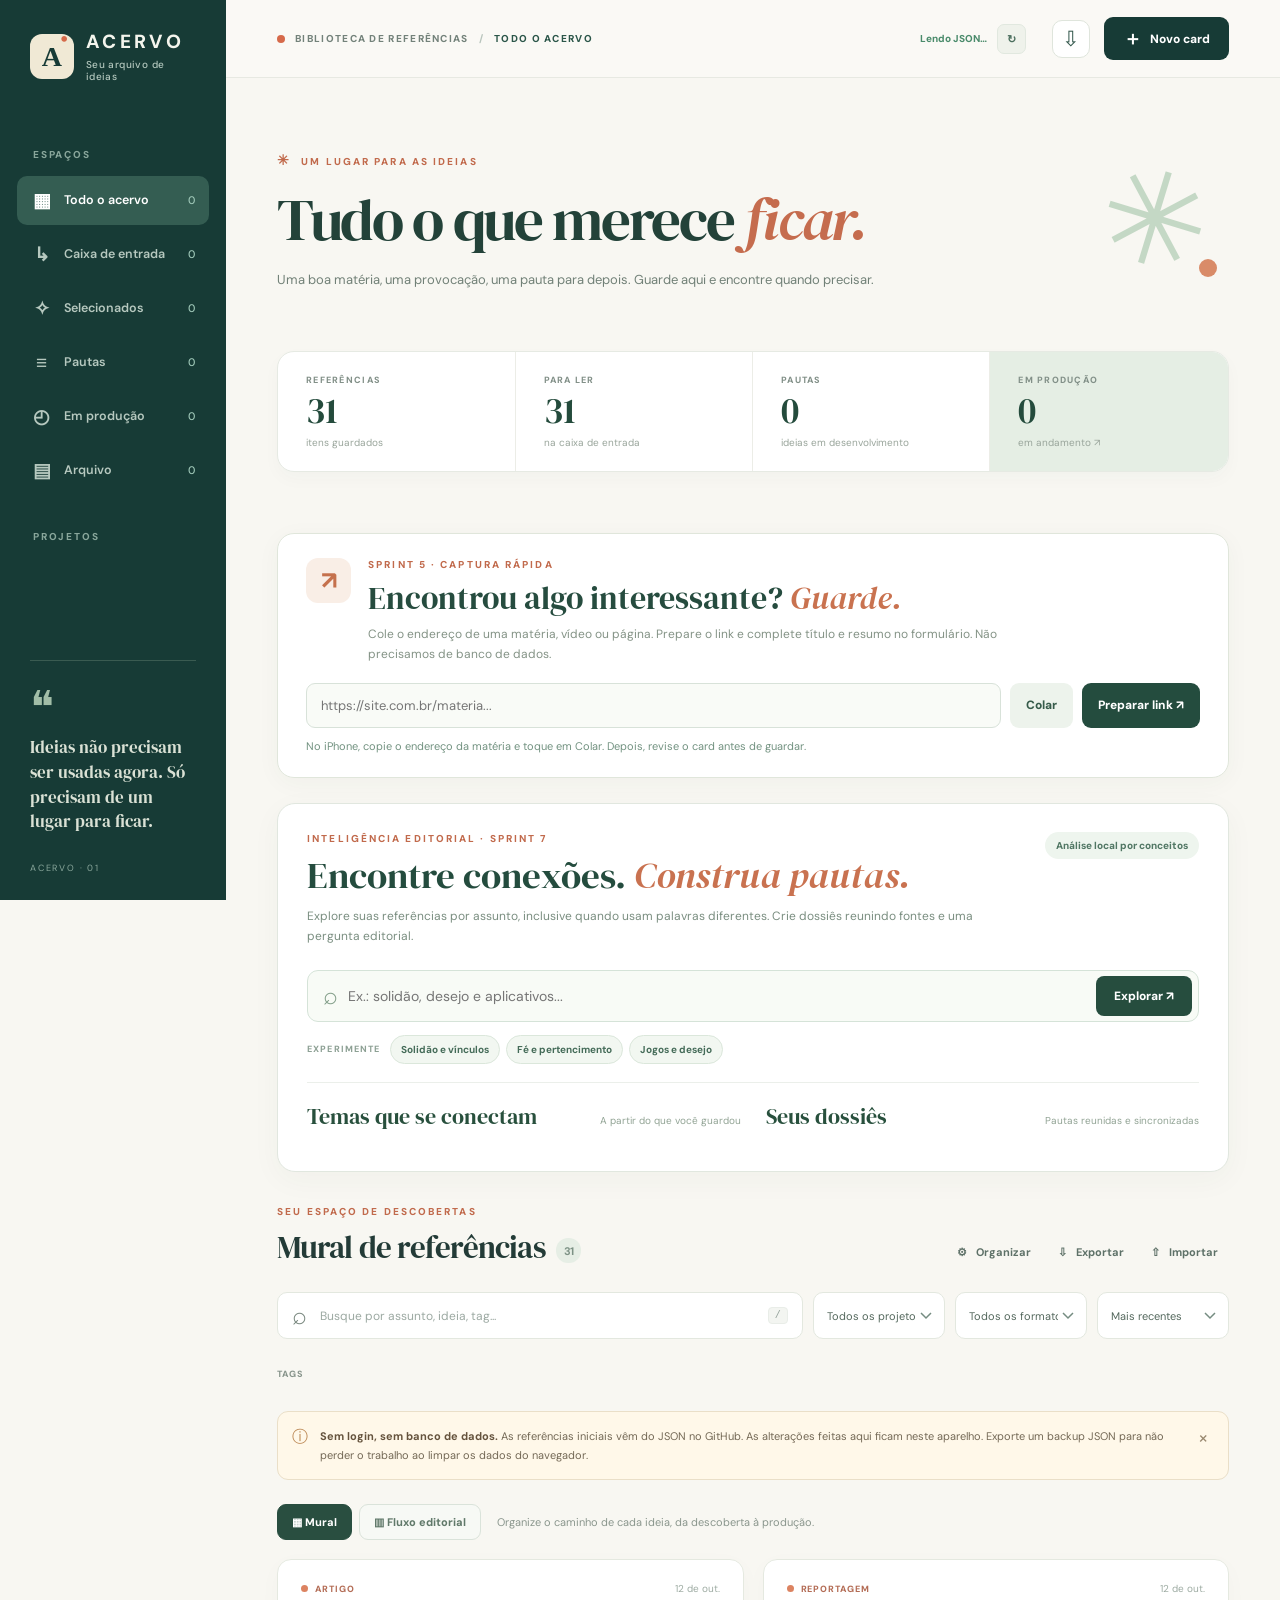
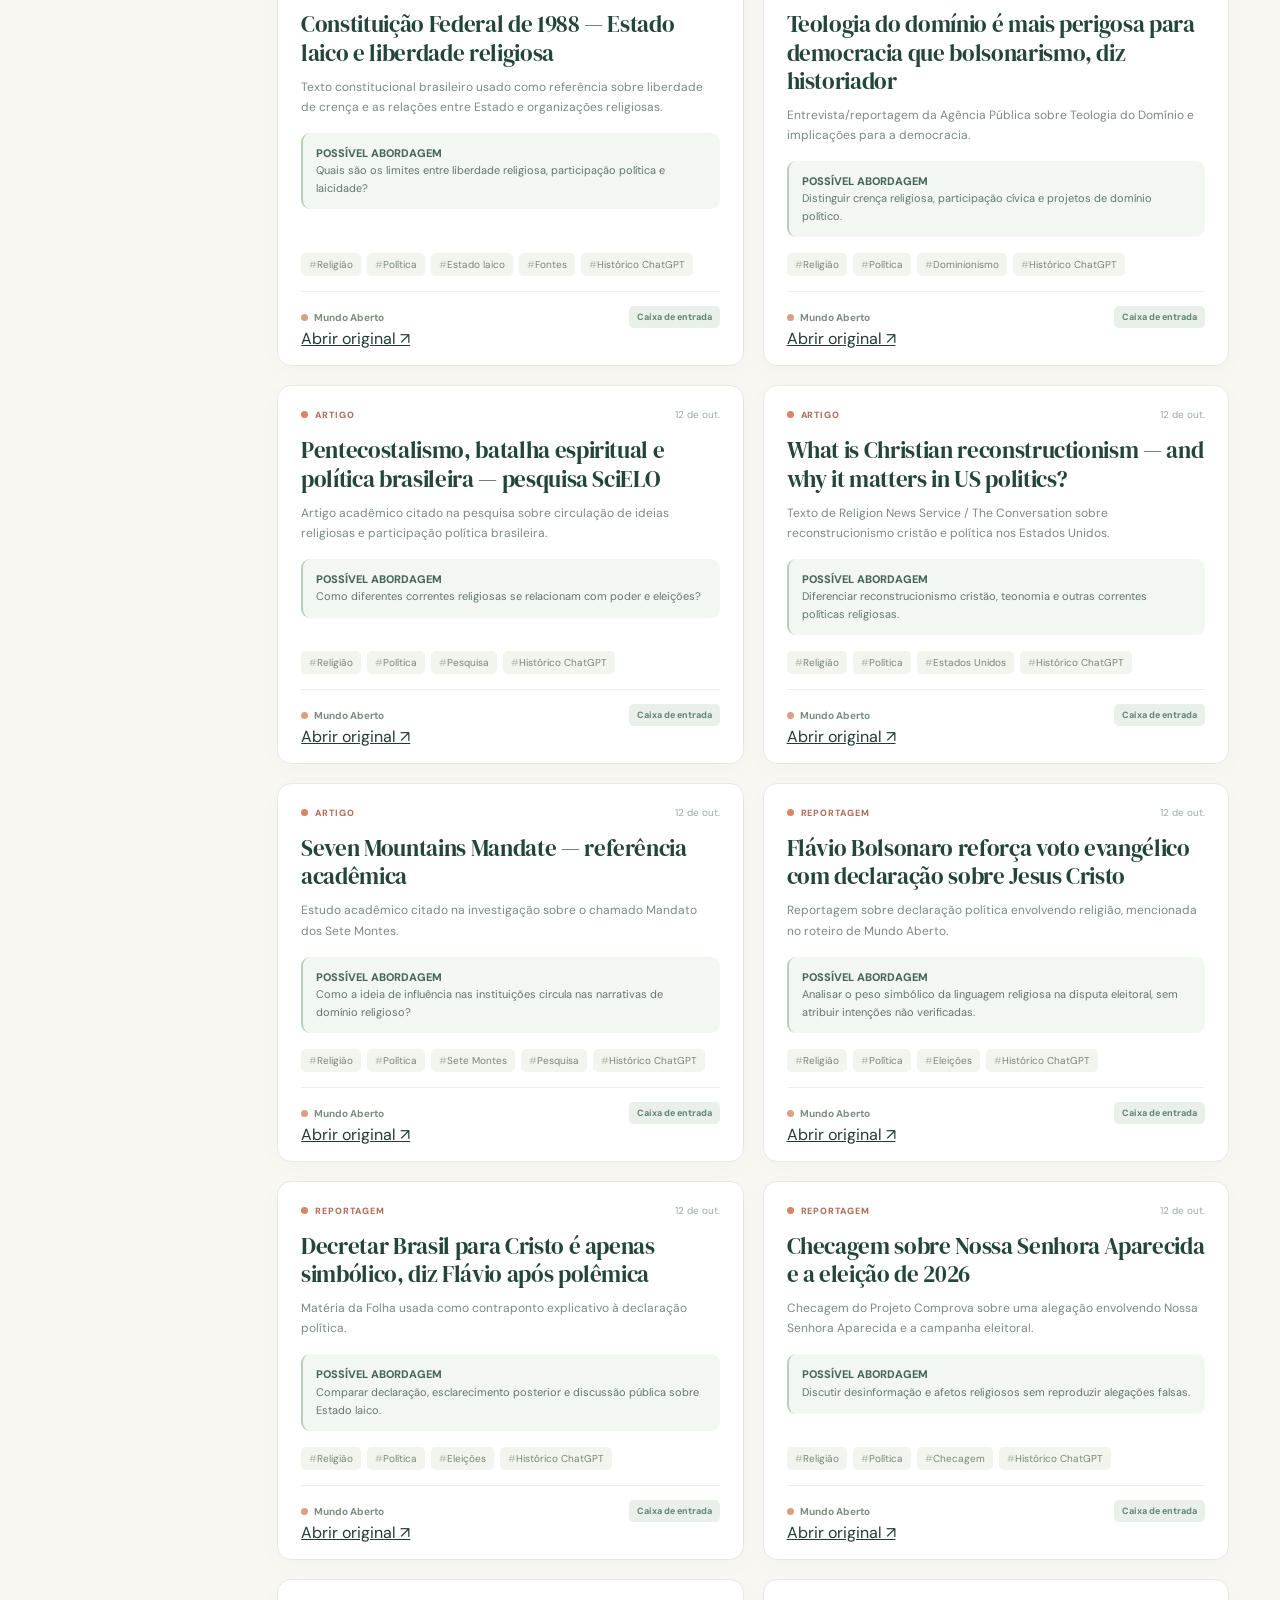
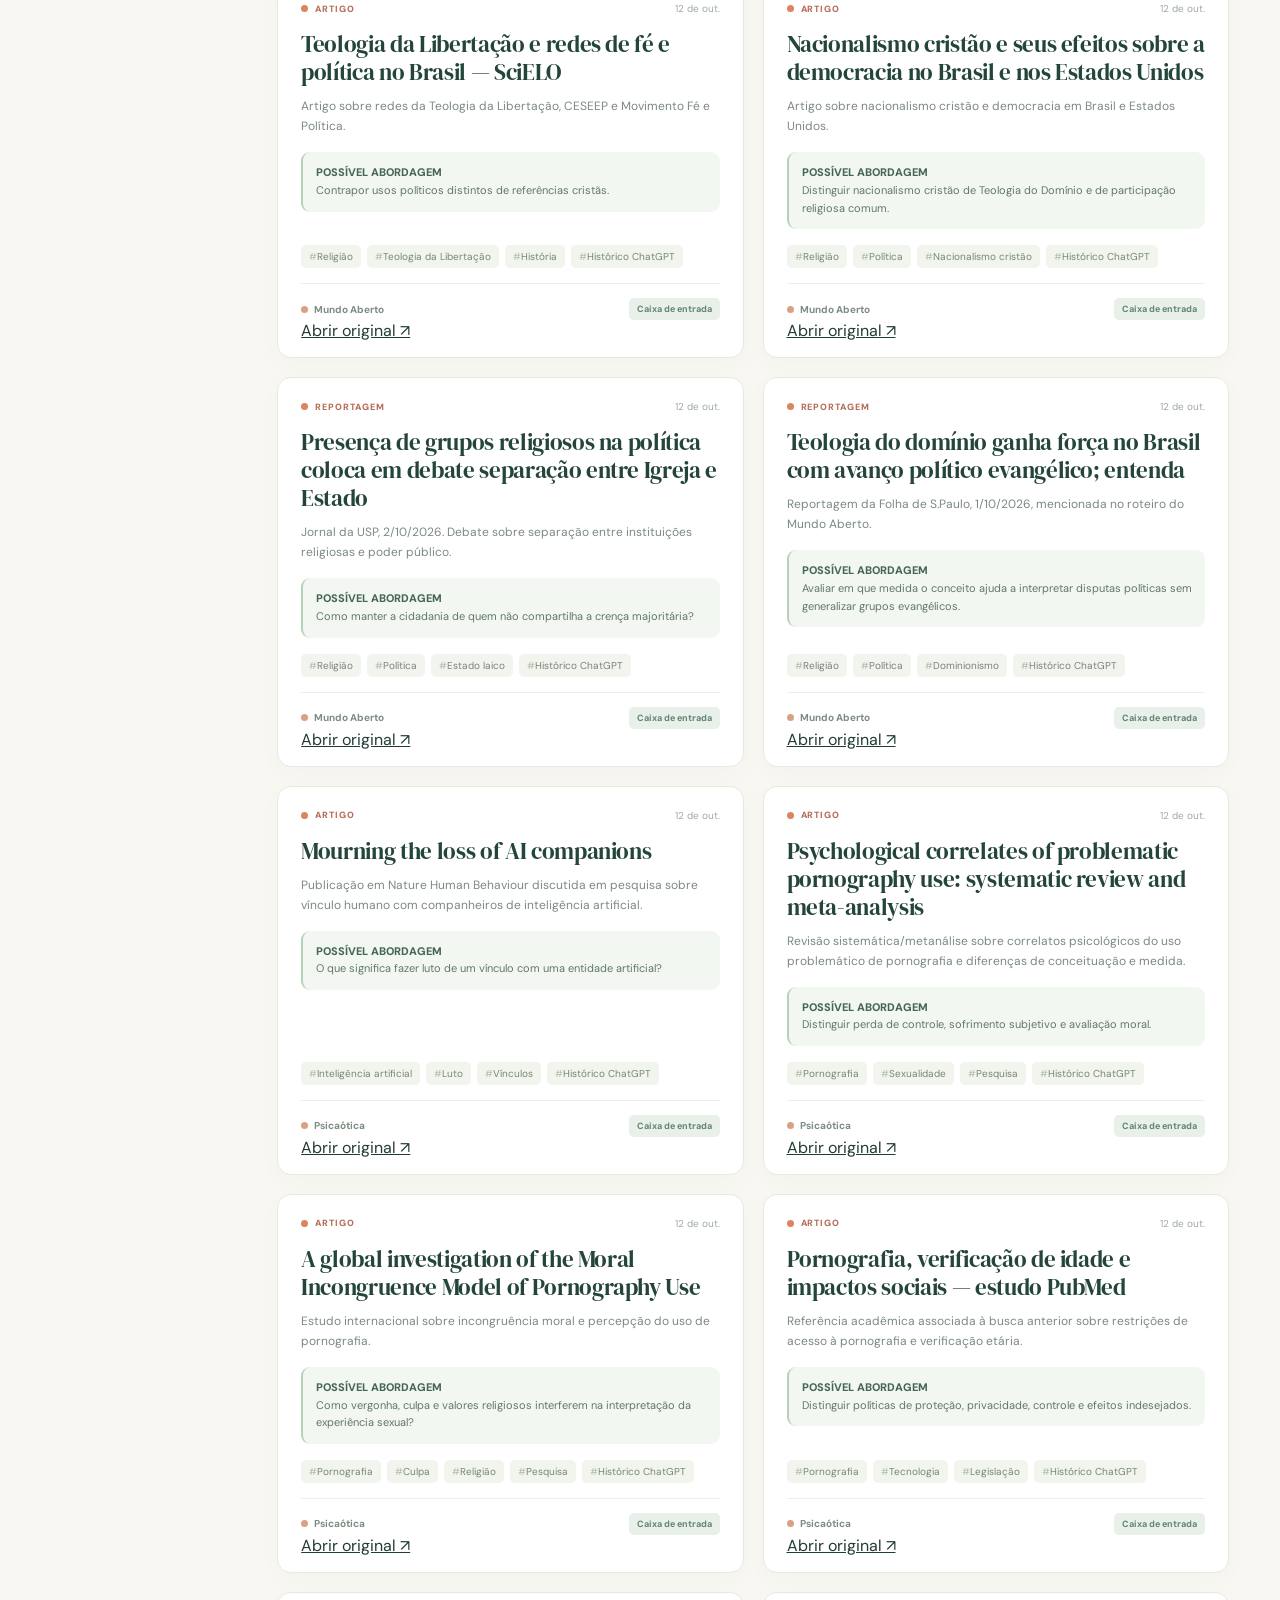
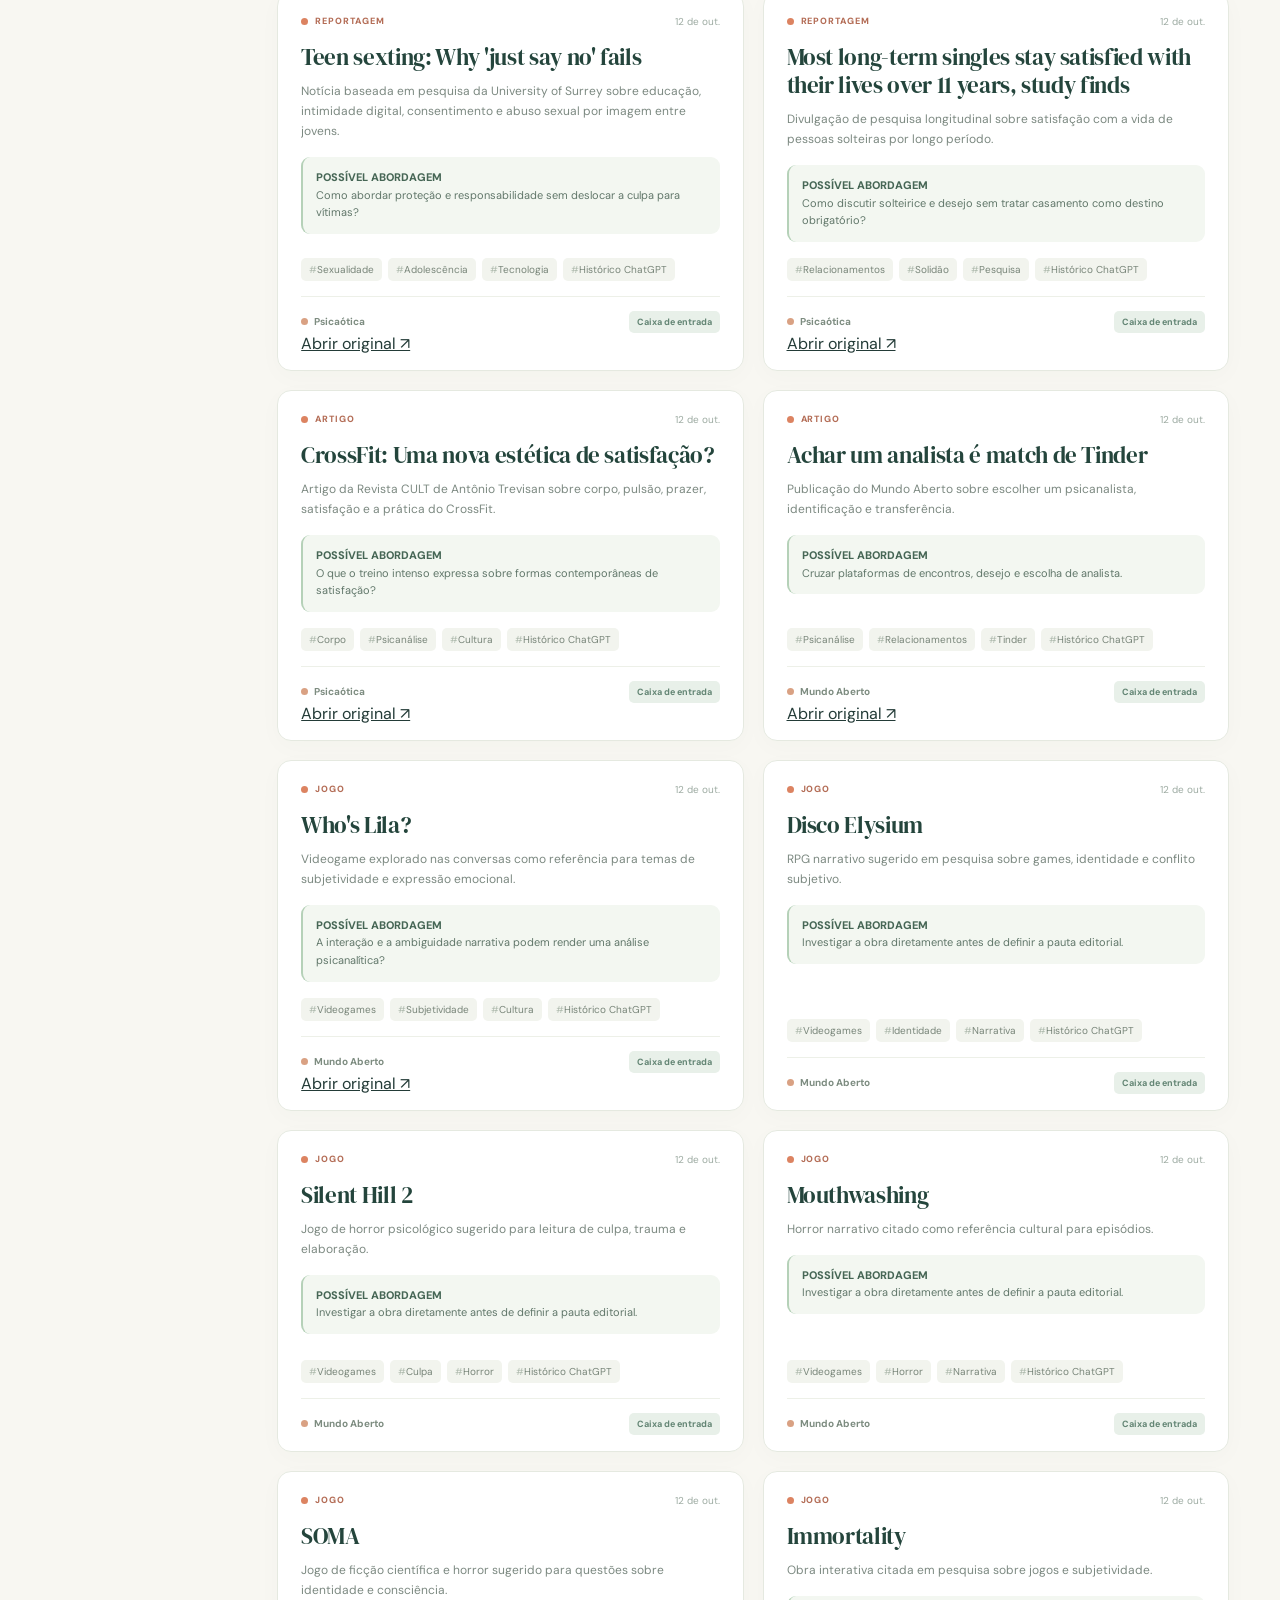
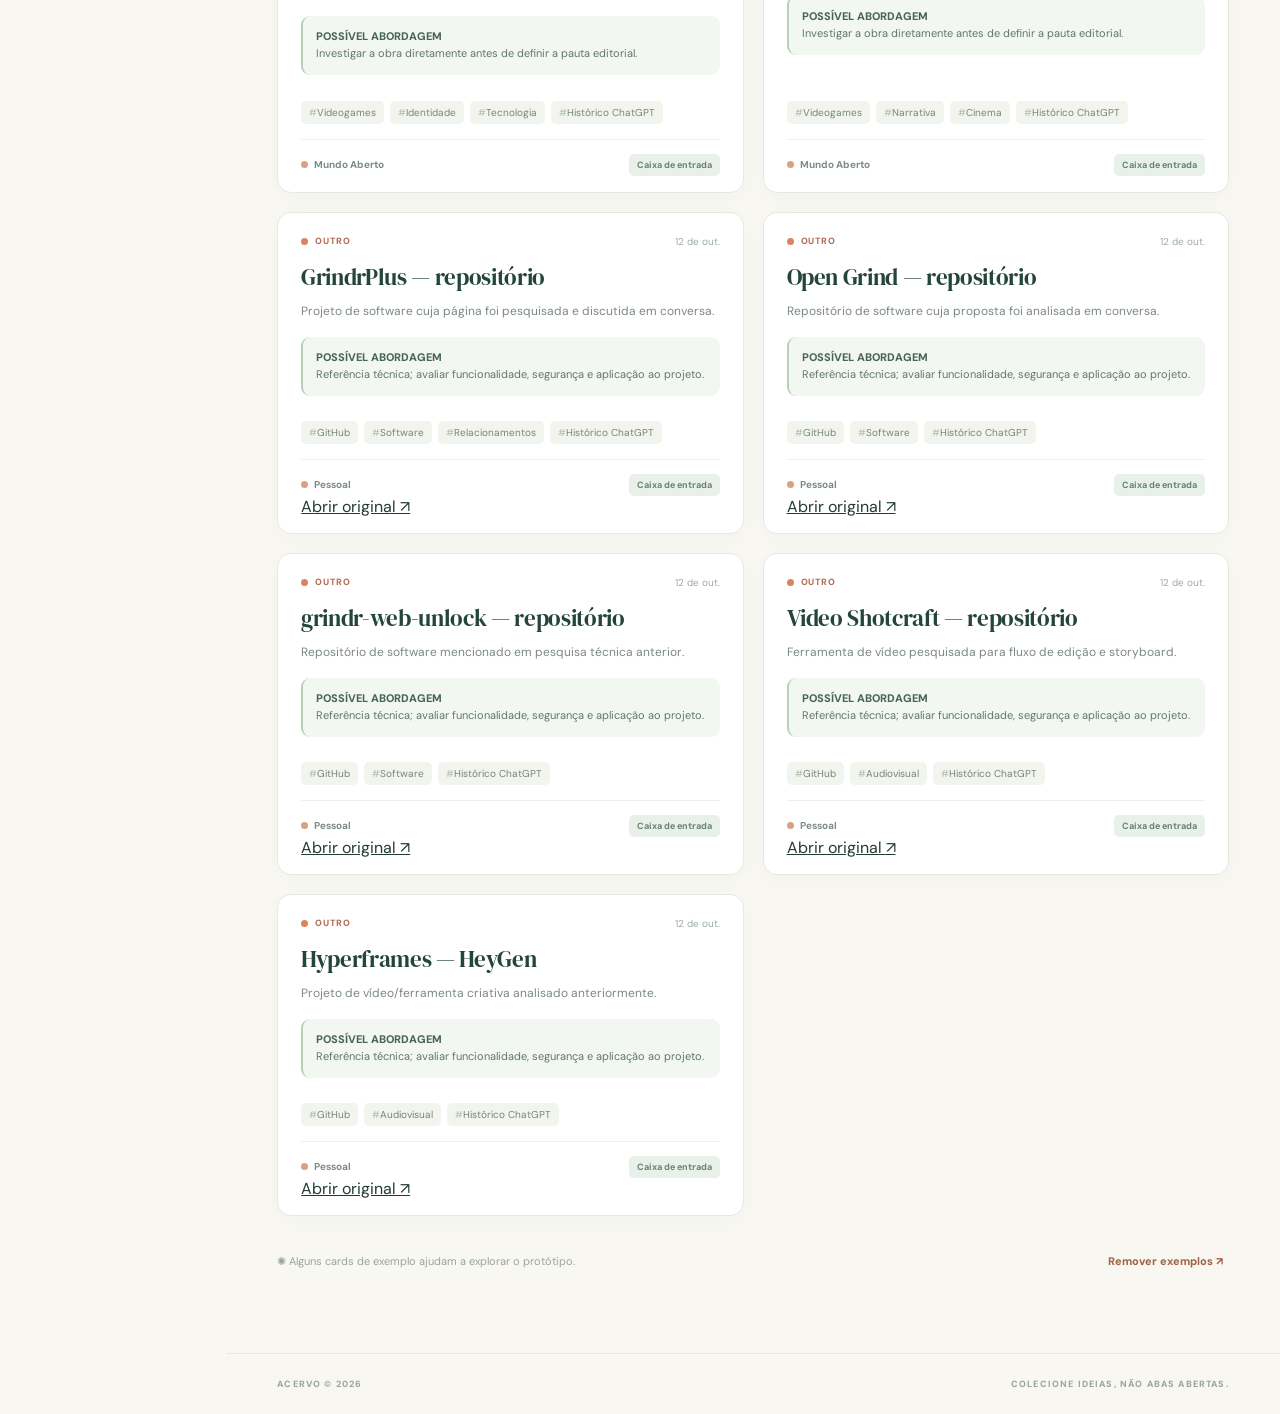
==== acervo-direto.html @ b4fad9f6 "fix: app standalone de página única com 31 cards pré-renderizados, sem login nem dependências extern" ====
<!doctype html>
<html lang="pt-BR">
<head>
  <meta charset="utf-8">
  <meta name="viewport" content="width=device-width,initial-scale=1,viewport-fit=cover">
  <meta name="theme-color" content="#173b36">
  <meta name="color-scheme" content="light">
  <meta name="apple-mobile-web-app-capable" content="yes">
  <meta name="apple-mobile-web-app-status-bar-style" content="default">
  <meta name="apple-mobile-web-app-title" content="ACERVO">
  <meta name="mobile-web-app-capable" content="yes">
  <link rel="icon" type="image/svg+xml" href="./icons/icon.svg">
  <link rel="apple-touch-icon" sizes="180x180" href="./icons/icon-180.png">
  <meta name="description" content="ACERVO — um lugar para guardar referências, organizar ideias e acompanhar pautas.">
  <title>ACERVO — Edição direta</title>
  <style>@import url('https://fonts.googleapis.com/css2?family=DM+Sans:wght@400;500;600;700;800&family=DM+Serif+Display:ital@0;1&display=swap');
:root{--dark:#173b36;--dark-2:#234840;--ink:#233b37;--muted:#75817d;--cream:#f8f7f2;--line:#e7e9e2;--terracotta:#d66a4a;--mint:#dfece4;--white:#fff;--radius:17px}*{box-sizing:border-box}html{scroll-behavior:smooth}body{margin:0;background:var(--cream);font-family:'DM Sans',Arial,sans-serif;color:var(--ink);-webkit-font-smoothing:antialiased}button,input,select,textarea{font:inherit}button{cursor:pointer}button:focus-visible,input:focus-visible,select:focus-visible,textarea:focus-visible{outline:3px solid #f1ae7e;outline-offset:3px}a{color:inherit}.app-shell{display:flex;min-height:100vh}.sidebar{width:250px;flex:0 0 250px;background:var(--dark);color:#f4f5ed;min-height:100vh;display:flex;flex-direction:column;padding:31px 17px 24px;position:sticky;top:0;height:100vh}.brand{display:flex;align-items:center;gap:12px;margin:0 13px 65px}.brand-symbol{height:45px;width:45px;display:grid;place-items:center;background:#f0e9d5;color:var(--dark);border-radius:12px;font-family:Georgia,serif;font-size:28px;position:relative;font-weight:bold}.brand-symbol span{position:absolute;font-size:21px;right:6px;top:-7px;color:var(--terracotta)}.brand-text{font-size:19px;font-weight:800;letter-spacing:.18em;line-height:1.2}.brand-text small{font-size:10px;letter-spacing:.04em;font-weight:500;display:block;color:#b5c9bf;margin-top:5px}.sidebar-label{font-size:10px;letter-spacing:.18em;font-weight:800;color:#89a69b;padding:0 16px;margin-bottom:15px}.sidebar-section{margin-bottom:35px}.side-nav{display:grid;gap:5px}.nav-item{width:100%;border:0;color:#b6c8bf;background:transparent;display:flex;align-items:center;gap:12px;text-align:left;padding:12px 14px;border-radius:10px;font-size:12.5px;font-weight:600;transition:background .2s}.nav-item:hover{background:#295049;color:#fff}.nav-item.is-active{background:#345d52;color:#fff}.nav-item .nav-icon{font-size:19px;display:inline-grid;place-items:center;width:21px;flex-shrink:0}.nav-item b{font-weight:500;margin-left:auto;color:#9fc8b8;font-size:11px}.project-list{padding:0 12px;display:grid;gap:7px}.project-link{background:transparent;border:0;padding:8px 4px;display:flex;align-items:center;gap:11px;text-align:left;color:#c5d3ce;font-size:12px}.project-link:hover,.project-link.selected{color:#fff}.project-dot{width:7px;height:7px;border-radius:50%;background:#df8e70;flex-shrink:0}.project-link:nth-child(2) .project-dot{background:#c5bd82}.project-link:nth-child(3) .project-dot{background:#9fbfa8}.project-link:nth-child(4) .project-dot{background:#a2aada}.sidebar-bottom{margin-top:auto;margin-inline:13px;border-top:1px solid #3a5b51;padding-top:25px}.bottom-decor{font-family:Georgia,serif;font-size:45px;line-height:1;color:#a1bda7}.sidebar-bottom p{font-family:'DM Serif Display',Georgia,serif;font-size:17px;font-weight:400;line-height:1.45;max-width:195px;margin:4px 0 21px;color:#dae1d5}.sidebar-bottom>span{font-size:9px;letter-spacing:.2em;color:#89a69b}.content-shell{flex:1;min-width:0;display:flex;flex-direction:column}.topbar{height:78px;border-bottom:1px solid var(--line);display:flex;align-items:center;justify-content:space-between;padding:0 clamp(22px,4vw,67px);background:#faf9f5;gap:20px}.topbar-path{display:flex;align-items:center;gap:10px;font-size:10px;font-weight:800;letter-spacing:.13em;color:#73827a}.topbar-dot{height:8px;width:8px;display:inline-block;border-radius:50%;background:var(--terracotta)}.topbar-path .divider{color:#b9c5bd}.topbar-path #breadcrumb{color:#2b5649}.topbar-actions{display:flex;align-items:center;gap:14px}.icon-button{height:38px;width:38px;border:1px solid #dfe5dc;background:#fff;border-radius:10px;font-size:21px;color:#33584c}.button{border:0;display:inline-flex;align-items:center;justify-content:center;gap:8px;padding:11px 19px;border-radius:9px;font-size:12px;font-weight:800;min-height:43px;white-space:nowrap;transition:transform .15s,filter .15s}.button:hover{filter:brightness(1.07);transform:translateY(-1px)}.button-primary{background:var(--dark);color:#fff}.button-primary span{font-size:19px;line-height:0}.button-light{background:#f4f5f0;color:#455a51;border:1px solid #dfe4dd}.main-content{width:100%;max-width:1550px;margin:auto;padding:0 clamp(22px,4vw,67px) 70px;flex:1}.hero{display:flex;align-items:center;justify-content:space-between;padding:65px 0 52px;min-height:273px}.eyebrow,.section-overline{font-size:10px;letter-spacing:.21em;color:#c16a4c;font-weight:800}.small-spark{font-size:14px;padding-right:6px}.hero h1{font-family:'DM Serif Display',Georgia,serif;font-size:clamp(38px,4.6vw,64px);font-weight:400;letter-spacing:-.04em;line-height:1.12;margin:18px 0 15px;color:#234239}.hero h1 em{color:#c56c4e;font-weight:400}.hero p{max-width:620px;font-size:13px;line-height:1.8;color:#718077;margin:0}.hero-mark{position:relative;flex:0 0 150px;height:135px;display:grid;place-items:center}.hero-mark span{font-size:130px;line-height:1;color:#c4d8c5;font-weight:400;transform:rotate(17deg)}.hero-mark i{position:absolute;width:18px;height:18px;border-radius:50%;background:#d98b68;right:12px;bottom:12px}.metrics{display:grid;grid-template-columns:repeat(4,minmax(0,1fr));background:#fff;border:1px solid #e6eae3;border-radius:17px;overflow:hidden;box-shadow:0 7px 18px #26413807;margin-bottom:61px}.metric{min-height:119px;display:flex;flex-direction:column;justify-content:center;padding:22px 28px;border-right:1px solid #ecede7}.metric:last-child{border:0}.metric>span{font-size:9px;letter-spacing:.14em;font-weight:800;color:#829088}.metric strong{font-family:'DM Serif Display',Georgia,serif;font-size:36px;font-weight:400;color:#244b3c;line-height:1.2;margin:3px 0}.metric small{font-size:10px;color:#99a59b}.metric-accent{background:#e5eee4}.board-heading{display:flex;justify-content:space-between;align-items:flex-end;gap:20px;margin-bottom:24px}.board-heading h2{font-family:'DM Serif Display',Georgia,serif;font-weight:400;font-size:31px;letter-spacing:-.03em;margin:8px 0 0}.board-heading h2 span{display:inline-flex;align-items:center;justify-content:center;font-family:'DM Sans',sans-serif;font-size:11px;color:#7d9285;background:#e6eee5;vertical-align:middle;height:25px;min-width:25px;padding:0 8px;border-radius:12px;margin-left:4px;font-weight:700}.board-header-actions{display:flex;gap:5px}.quiet-button{display:flex;align-items:center;gap:9px;background:transparent;border:1px solid transparent;border-radius:9px;padding:8px 10px;font-size:11px;font-weight:700;color:#5e7168}.quiet-button:hover{background:#e9eee8;border-color:#dce5dd}.toolbar{display:flex;gap:10px;margin-bottom:20px}.searchbox{height:47px;flex:1;min-width:120px;display:flex;align-items:center;gap:11px;padding:0 14px;background:#fff;border:1px solid #e3e8df;border-radius:10px;color:#78877e}.searchbox:focus-within{border-color:#a0bcae}.searchbox span{font-size:25px;line-height:1}.searchbox input{width:100%;border:0;outline:0!important;background:transparent;font-size:12px;color:#284336}.searchbox input::placeholder{color:#9ca9a2}.searchbox kbd{font-size:10px;background:#f3f5f1;border:1px solid #e9ede8;color:#92a199;min-width:20px;text-align:center;padding:2px 4px;border-radius:4px}.toolbar select{width:157px;flex-shrink:0;appearance:none;border:1px solid #e3e8df;color:#54685d;border-radius:10px;font-size:11px;padding:0 28px 0 13px;background:#fff url("data:image/svg+xml,%3Csvg xmlns='http://www.w3.org/2000/svg' width='12' height='8'%3E%3Cpath d='m1 1 5 5 5-5' fill='none' stroke='%23758c81' stroke-width='1.5'/%3E%3C/svg%3E") no-repeat right 12px center}.tag-strip{display:flex;align-items:center;gap:12px;margin-bottom:22px;min-height:30px}.tag-prefix{font-size:9px;font-weight:800;letter-spacing:.12em;color:#87948b}.tag-scroll{display:flex;gap:8px;overflow-x:auto;scrollbar-width:none;align-items:center;flex:1}.tag-scroll::-webkit-scrollbar{display:none}.tag-chip{white-space:nowrap;background:#eef0ea;color:#708176;border:1px solid #e4e9e1;border-radius:100px;font-size:10px;font-weight:700;padding:7px 11px}.tag-chip:hover,.tag-chip.active{background:#27493f;color:#fff;border-color:#27493f}.clear-filters{border:none;background:transparent;color:#b45f43;font-weight:700;font-size:11px;white-space:nowrap}.notice{display:flex;align-items:flex-start;gap:12px;background:#fff8e9;border:1px solid #eadfc8;padding:15px 14px;border-radius:11px;color:#746956;font-size:11px;line-height:1.7;margin:0 0 24px}.notice strong{color:#65533d}.notice-icon{font-size:16px;line-height:1.2;color:#ba8550}.notice button{border:0;background:none;font-size:19px;color:#99886f;line-height:1;margin-left:auto}.card-grid{display:grid;grid-template-columns:repeat(3,minmax(0,1fr));align-items:stretch;gap:19px}.reference-card{background:#fff;border:1px solid #e5e9e0;border-radius:14px;padding:22px 23px 16px;display:flex;flex-direction:column;min-height:322px;position:relative;transition:box-shadow .2s,transform .2s;box-shadow:0 6px 24px #26413806}.reference-card:hover{transform:translateY(-3px);box-shadow:0 12px 30px #26413813}.card-top{display:flex;align-items:center;gap:7px;margin-bottom:15px;flex-wrap:wrap}.category-dot{height:7px;width:7px;border-radius:50%;background:#dc8361}.format-label{font-size:9px;letter-spacing:.11em;font-weight:800;color:#b36c55;text-transform:uppercase}.card-date{font-size:10px;color:#9daba2;margin-left:auto}.favorite-button{border:0;background:transparent;font-size:20px;color:#c9d4cd;padding:0 0 0 3px;line-height:1}.favorite-button.on{color:#c97750}.reference-card h3{margin:0 0 10px;font-family:'DM Serif Display',Georgia,serif;font-size:23px;line-height:1.22;letter-spacing:-.015em;font-weight:400;color:#24453c}.card-description{font-size:12px;color:#7c8981;line-height:1.67;margin:0 0 16px;display:-webkit-box;-webkit-line-clamp:3;-webkit-box-orient:vertical;overflow:hidden}.angle{font-size:11px;line-height:1.6;background:#f3f7f1;border-radius:9px;padding:12px 13px;color:#61776a;border-left:2px solid #b5d1b8;margin:0 0 16px}.angle b{font-weight:800;color:#466655}.card-tags{display:flex;flex-wrap:wrap;gap:6px;margin-top:auto;margin-bottom:15px}.card-tags span{font-size:10px;background:#f2f4ee;border-radius:5px;color:#788579;padding:5px 8px}.card-tags span::before{content:'#';color:#b4bfb3}.card-divider{height:1px;width:100%;background:#edf0e8;margin-bottom:14px}.card-footer{display:flex;justify-content:space-between;align-items:center;gap:6px}.project-name{display:flex;align-items:center;gap:6px;color:#7d8c80;font-size:10px;font-weight:700;min-width:0}.project-name i{height:7px;width:7px;background:#d9a183;border-radius:50%;flex-shrink:0}.card-actions{display:flex;align-items:center;gap:7px}.card-actions button,.card-actions a{font-size:11px;font-weight:800;background:transparent;border:none;color:#3c735d;text-decoration:none;white-space:nowrap;padding:4px}.card-actions .edit-btn{color:#8b9a8d}.card-actions .delete-btn{color:#af978f}.stage-badge{font-size:9px;color:#638574;background:#e8f0e9;padding:5px 8px;border-radius:5px;font-weight:700;white-space:nowrap;margin-left:auto}.stage-badge.producao{background:#f8e9dc;color:#b47753}.stage-badge.pauta{background:#e9edf9;color:#6b7bb0}.stage-badge.arquivo{background:#eee;color:#777}.stage-badge.selecionado{background:#fbefd8;color:#ab8247}.demo-badge{position:absolute;right:18px;top:-9px;background:#f3e9d6;border-radius:4px;font-size:8px;font-weight:800;color:#b08545;padding:4px 7px;letter-spacing:.07em}.demo-toolbar{display:flex;justify-content:space-between;gap:15px;align-items:center;margin-top:23px;padding:14px 0;color:#99a59c;font-size:11px}.demo-toolbar button{border:0;background:transparent;color:#a26345;font-weight:800;font-size:11px}.empty-state{padding:68px 20px;text-align:center;background:#fff;border:1px dashed #d8e2d7;border-radius:16px}.empty-symbol{font-size:72px;color:#b8d1bd}.empty-state h3{font-family:'DM Serif Display',Georgia,serif;font-size:30px;font-weight:400;margin:5px 0}.empty-state p{font-size:12px;color:#8c9b91;line-height:1.7;margin-bottom:20px}.footer{max-width:1550px;width:100%;margin:0 auto;padding:24px clamp(22px,4vw,67px);border-top:1px solid var(--line);display:flex;justify-content:space-between;align-items:center;color:#98a69c;font-size:9px;font-weight:800;letter-spacing:.13em}.mobile-nav,.fab{display:none}dialog{border:0;border-radius:17px;width:min(570px,calc(100vw - 28px));max-height:min(90vh,850px);padding:0;box-shadow:0 25px 90px #10251b60;background:#fff;color:var(--ink)}dialog::backdrop{background:#071e18a6;backdrop-filter:blur(5px)}dialog[open]{animation:pop .18s ease-out}@keyframes pop{from{transform:translateY(10px);opacity:.5}to{transform:translateY(0);opacity:1}}.dialog-head{padding:25px 28px 18px;border-bottom:1px solid #e7ebe4;display:flex;justify-content:space-between;align-items:start}.dialog-head h2{font-family:'DM Serif Display',Georgia,serif;font-size:28px;font-weight:400;margin:7px 0}.dialog-head p{font-size:12px;color:#859187;margin:0}.dialog-close{background:#f3f5f0;border:0;border-radius:7px;color:#64776c;font-size:23px;width:32px;height:32px}.dialog-body{padding:24px 28px;display:grid;gap:17px;max-height:56vh;overflow:auto}.field{display:flex;flex-direction:column;gap:7px;min-width:0}.field label{font-size:11px;font-weight:800;color:#4b6659}.field label span{color:#ba6e4e}.field input,.field textarea,.field select{border:1px solid #dae3d9;background:#fbfcf9;border-radius:8px;padding:11px 12px;width:100%;font-size:12px;color:#35493f;outline:none}.field textarea{resize:vertical;min-height:67px;line-height:1.5}.field input:focus,.field textarea:focus,.field select:focus{border-color:#79a08b}.field small{font-size:10px;color:#91a094}.field-grid{display:grid;grid-template-columns:1fr 1fr;gap:15px}.dialog-actions{border-top:1px solid #e6eae3;padding:17px 28px;display:flex;justify-content:flex-end;gap:9px}.toast{position:fixed;bottom:25px;right:25px;z-index:100;padding:14px 19px;border-radius:10px;background:#1e483b;color:#fff;font-size:12px;font-weight:700;box-shadow:0 14px 30px #183c3247;opacity:0;transform:translateY(18px);pointer-events:none;transition:.2s}.toast.show{opacity:1;transform:translateY(0)}
@media(max-width:1290px){.card-grid{grid-template-columns:repeat(2,minmax(0,1fr))}.toolbar select{width:132px}.sidebar{width:226px;flex-basis:226px}}@media(max-width:980px){.sidebar{width:204px;flex-basis:204px}.brand{margin-left:6px;margin-right:0}.brand-text{font-size:16px}.topbar{padding:0 25px}.main-content{padding:0 25px 50px}.metrics{margin-bottom:45px}.metric{padding:18px}.toolbar{flex-wrap:wrap}.searchbox{flex-basis:100%}.toolbar select{flex:1}.hero-mark{display:none}}@media(max-width:720px){.sidebar{display:none}.content-shell{padding-bottom:77px}.topbar{height:59px;padding:0 18px}.topbar-path{font-size:9px;white-space:nowrap;overflow:hidden;text-overflow:ellipsis}.topbar-path .divider,.topbar-path #breadcrumb{display:none}.top-add{display:none}.icon-button{height:35px;width:35px}.main-content{padding:0 18px 40px}.hero{padding:35px 0 30px;min-height:0}.hero h1{font-size:43px;margin:11px 0}.hero p{font-size:12px;line-height:1.6}.metrics{grid-template-columns:repeat(2,minmax(0,1fr));margin-bottom:38px}.metric{min-height:92px;padding:15px 18px}.metric:nth-child(2){border-right:0}.metric:nth-child(-n+2){border-bottom:1px solid #ecede7}.metric strong{font-size:30px}.board-heading{align-items:flex-end;margin-bottom:19px}.board-heading h2{font-size:29px}.board-header-actions{gap:0}.quiet-button{padding:8px 5px;font-size:16px}.quiet-button span{display:none}.toolbar{gap:8px}.searchbox{height:45px}.toolbar select{height:43px;min-width:0;width:auto;font-size:10px;padding-left:11px}.toolbar select:last-child{display:none}.tag-strip{gap:8px}.card-grid{grid-template-columns:1fr;gap:13px}.reference-card{min-height:0;padding:20px}.reference-card h3{font-size:25px}.card-description{font-size:12px}.notice{font-size:10px}.demo-toolbar{font-size:10px;align-items:flex-start}.mobile-nav{display:flex;position:fixed;bottom:0;left:0;right:0;height:calc(65px + env(safe-area-inset-bottom));padding-bottom:env(safe-area-inset-bottom);border-top:1px solid #dae2d7;background:#fff;z-index:20;box-shadow:0 -6px 25px #26413811;align-items:stretch;justify-content:space-around}.mobile-item{display:flex;flex-direction:column;justify-content:center;align-items:center;flex:1;border:0;background:transparent;gap:2px;color:#8b9e92}.mobile-item span{font-size:23px;line-height:1}.mobile-item small{font-size:9px;font-weight:800}.mobile-item.is-active{color:#255d48}.fab{display:grid;place-items:center;position:fixed;right:20px;bottom:calc(77px + env(safe-area-inset-bottom));height:54px;width:54px;z-index:22;background:var(--dark);color:#fff;border:3px solid #fff;border-radius:50%;box-shadow:0 6px 20px #1d4d3b40;font-size:27px}.footer{padding:20px 18px;font-size:8px}.footer span:last-child{display:none}.toast{bottom:calc(139px + env(safe-area-inset-bottom));right:14px;left:14px;text-align:center}.dialog-body{padding:17px 19px;max-height:60vh}.dialog-head{padding:22px 19px 17px}.dialog-actions{padding:14px 19px}.field-grid{gap:9px}.dialog-head h2{font-size:25px}}
@media(max-width:360px){.hero h1{font-size:37px}.board-heading h2{font-size:25px}.toolbar select{font-size:9px}}
@media(prefers-reduced-motion:reduce){*,*:before,*:after{animation:none!important;transition:none!important;scroll-behavior:auto!important}}
[hidden]{display:none!important}

/* Sprint 2 — conta, autenticação e sincronização */
.cloud-controls{display:flex;align-items:center;gap:10px;margin-right:12px;min-width:0}
.sync-status{font-size:10px;color:#4a8b6b;font-weight:800;white-space:nowrap}
.user-email{font-size:10px;color:#85978b;max-width:165px;overflow:hidden;text-overflow:ellipsis;white-space:nowrap}
.cloud-action{padding:7px 9px;background:#eff2eb;border:1px solid #e1e8df;border-radius:7px;color:#4b6e5d;font-size:11px;font-weight:800}
.cloud-action:hover{background:#dfeae0}
.auth-gate{position:fixed;inset:0;z-index:1000;background:linear-gradient(140deg,#e9efe7,#f8f7f2 55%,#e7e8de);display:grid;place-items:center;padding:22px;overflow:auto}
.auth-gate[hidden]{display:none!important}
.auth-panel{width:min(100%,430px);background:#fff;border:1px solid #e5e9e0;border-radius:19px;box-shadow:0 20px 80px #1a46361e;padding:clamp(25px,5vw,43px)}
.auth-brand{font-family:Georgia,serif;font-size:35px;letter-spacing:-.1em;color:#173b36;line-height:1;margin:0 0 29px}
.auth-brand span{color:#d66a4a}.auth-brand small{font-family:'DM Sans',Arial,sans-serif;font-weight:800;font-size:12px;letter-spacing:.2em;vertical-align:middle;margin-left:12px}
.auth-overline{font-size:10px;letter-spacing:.16em;color:#c37556;font-weight:800}
.auth-panel h1{font-family:'DM Serif Display',Georgia,serif;font-size:clamp(34px,5vw,46px);font-weight:400;line-height:1.07;margin:13px 0 17px;color:#21453a}
.auth-panel h1 em{color:#c86e4d}
.auth-panel p{font-size:13px;line-height:1.7;color:#788b7e;margin-bottom:28px}
.auth-panel form{display:flex;flex-direction:column;gap:8px}
.auth-panel label{font-size:11px;color:#446251;font-weight:800;margin-top:7px}
.auth-panel input{width:100%;padding:13px 14px;border-radius:9px;background:#f9fbf8;border:1px solid #dbe6dc;color:#254739;font-size:14px;outline:none}
.auth-panel input:focus{border-color:#6e9a80;box-shadow:0 0 0 3px #b9d1c544}
.auth-submit{border:0;border-radius:9px;background:#173b36;color:#fff;font-size:13px;font-weight:800;padding:14px;margin-top:10px}
.auth-submit:disabled{opacity:.6;cursor:wait}
.auth-error{color:#a85943;min-height:18px;font-size:12px;line-height:1.5;margin-top:6px}
.auth-bottom{display:flex;gap:12px;justify-content:center;align-items:center;margin:22px 0}
.auth-bottom button{border:0;background:transparent;color:#466a57;font-weight:800;font-size:11px}
.auth-bottom span{color:#ccd5cc}
.auth-foot{display:block;text-align:center;font-size:10px;color:#97a59b;line-height:1.6}
@media(max-width:980px){.user-email{display:none}.cloud-controls{gap:6px;margin-right:4px}}
@media(max-width:720px){.topbar-path{font-size:0}.topbar-path::before{content:'ACERVO';font-size:10px;letter-spacing:.1em;font-weight:800}.topbar-actions{gap:6px}.cloud-controls{margin-right:0}.sync-status{font-size:9px}.cloud-action{font-size:10px;padding:7px}.auth-panel{padding:30px 24px}}


/* SPRINT 3 — organização editorial */
[hidden]{display:none!important}
.sr-only{position:absolute!important;clip:rect(0,0,0,0);width:1px;height:1px;overflow:hidden;white-space:nowrap}
.view-switch{display:flex;align-items:center;gap:7px;flex-wrap:wrap;margin:0 0 19px}
.view-switch .view-toggle{border:1px solid #dae3da;padding:10px 14px;border-radius:9px;background:#f7f9f5;color:#61796a;font-size:11px;font-weight:800;white-space:nowrap}
.view-switch .view-toggle.is-active{background:#294e40;color:#fff;border-color:#294e40}
.view-switch>span{font-size:11px;color:#8a968d;margin-left:9px}
.quick-stage{display:inline-flex;max-width:100%;align-items:center;position:relative}
.quick-stage select,.detail-stage select{font-size:11px;max-width:185px;background:#f0f4ed;border:1px solid #d5dfd6;border-radius:7px;color:#2c5e4b;padding:7px 22px 7px 9px;font-weight:700;cursor:pointer}
.reference-card .card-footer{flex-wrap:wrap;gap:8px}
.reference-card .card-footer>.quick-stage{margin-left:auto}
.pipeline-board{display:grid;grid-template-columns:repeat(5,minmax(215px,1fr));gap:12px;align-items:start;overflow-x:auto;padding:2px 2px 22px;scrollbar-color:#b6c4b8 transparent}
.pipeline-column{background:#eaf0e9;border-radius:13px;border:1px solid #dce6db;min-height:300px;overflow:hidden;transition:border .16s,background .16s}
.pipeline-column.drop-target{border:2px dashed #d66a4a;background:#f4e8dc}
.pipeline-column-head{height:60px;padding:16px 14px 12px;display:flex;justify-content:space-between;align-items:center;border-bottom:1px solid #dce6dc}
.pipeline-column-head h3{font-family:'DM Sans',Arial,sans-serif;margin:0;font-weight:800;font-size:12px;color:#294e42}
.pipeline-column-head span{border-radius:20px;background:#d7e4d7;color:#365e4a;padding:3px 8px;font-size:11px;font-weight:800}
.pipeline-column-body{padding:11px;display:grid;gap:10px}
.pipeline-card{background:#fff;border-radius:10px;border:1px solid #e1e8dd;box-shadow:0 2px 11px #24452a08;padding:14px;cursor:grab}
.pipeline-card:active{cursor:grabbing}
.pipeline-type{font-size:9px;font-weight:800;color:#c47857;letter-spacing:.09em;text-transform:uppercase}
.pipeline-card h3{font-family:'DM Serif Display',Georgia,serif;font-size:17px;font-weight:400;line-height:1.24;color:#253f35;margin:8px 0}
.pipeline-card p{color:#75847a;font-size:11px;line-height:1.55;margin:0 0 14px;display:-webkit-box;-webkit-line-clamp:3;-webkit-box-orient:vertical;overflow:hidden}
.pipeline-card-meta{display:flex;align-items:center;justify-content:space-between;padding-top:10px;border-top:1px solid #edf0ea;font-size:10px;color:#60786a}
.mini-star{color:#d58f45}
.pipeline-actions{display:flex;gap:7px;align-items:center;flex-wrap:wrap;margin-top:11px}
.pipeline-actions .quick-stage{flex:1}
.pipeline-actions .quick-stage select{width:100%;max-width:100%;font-size:10px}
.pipeline-detail-btn{background:transparent;border:0;padding:7px 0;color:#28614c;font-size:10px;font-weight:800;white-space:nowrap}
.pipeline-empty{margin:6px;color:#8b9c91;font-size:11px;line-height:1.5}
.editorial-dialog{border:1px solid #e1e8df;border-radius:19px;padding:0;width:min(95vw,650px);max-height:min(88dvh,900px);background:#fff;box-shadow:0 25px 90px #1a3b3538;overflow:auto;color:#263f35}
.editorial-dialog::backdrop{background:#102f2cc4;backdrop-filter:blur(4px)}
.editorial-dialog-head{padding:23px 27px 15px;display:flex;align-items:flex-start;justify-content:space-between;gap:15px}
.editorial-dialog-head h2{font-family:'DM Serif Display',Georgia,serif;font-size:29px;font-weight:400;margin:8px 0 0}
.editorial-close{height:35px;width:35px;display:grid;place-items:center;flex:none;border:1px solid #e0e7df;border-radius:9px;background:#f5f7f4;font-size:23px;color:#466357}
.editorial-dialog-actions{display:flex;justify-content:flex-end;gap:10px;padding:17px 27px 24px;border-top:1px solid #e8eee8}
#detailsContent{padding:7px 27px 22px}
.detail-meta{display:flex;gap:7px;flex-wrap:wrap}
.detail-meta span{background:#e8efe8;border-radius:50px;padding:6px 11px;font-size:10px;font-weight:800;color:#466756}
#detailTitle{font-family:'DM Serif Display',Georgia,serif;font-size:clamp(29px,4vw,39px);font-weight:400;line-height:1.13;margin:17px 0 9px;overflow-wrap:anywhere;color:#24463b}
.detail-dates{font-size:11px;color:#8b988e}
.detail-stage{display:flex;align-items:center;gap:12px;margin:21px 0;padding:14px;background:#f2f5ef;border-radius:11px}
.detail-stage label{font-size:11px;font-weight:800;color:#597266}
.detail-stage select{max-width:none;margin-left:auto}
.detail-block{margin:19px 0}
.detail-block h3{font-size:10px;text-transform:uppercase;letter-spacing:.12em;color:#ba785b;font-weight:800;margin:0 0 9px}
.detail-block p{margin:0;color:#3e5a4c;white-space:pre-wrap;overflow-wrap:anywhere;line-height:1.72;font-size:13px}
.detail-tags{display:flex;gap:7px;flex-wrap:wrap}
.detail-tags span{font-size:10px;border:1px solid #dce7dc;border-radius:30px;padding:5px 10px;color:#587363}
.detail-source{display:inline-flex;margin-top:12px;padding:12px 17px;background:#244d3e;color:#fff;border-radius:9px;text-decoration:none;font-weight:800;font-size:12px;overflow-wrap:anywhere}
.detail-no-link{font-size:11px;color:#8a988c;margin-top:14px}
.organize-tabs{margin:0 27px 12px;display:flex;gap:5px;border-bottom:1px solid #e4ebe3}
.organize-tabs button{padding:11px 17px;background:transparent;border:0;border-bottom:2px solid transparent;color:#71887a;font-weight:800;font-size:12px}
.organize-tabs button.is-active{border-bottom-color:#c67151;color:#2a5142}
.manage-intro{font-size:12px;line-height:1.6;color:#809084;margin:0 0 14px}
#projectsPanel,#tagsPanel{padding:13px 27px 26px;min-height:240px}
.manage-add{display:flex;gap:9px;margin-bottom:18px}
.manage-add input{flex:1;min-width:0;border:1px solid #dce7dd;background:#f8faf7;border-radius:9px;padding:11px 13px;font-size:12px}
.manage-add .button{min-width:88px}
.manage-list{display:grid;gap:7px;max-height:38dvh;overflow-y:auto}
.manage-row{border:1px solid #e4eae3;border-radius:10px;padding:12px 14px;display:flex;align-items:center;gap:10px;justify-content:space-between}
.manage-name{display:flex;align-items:center;gap:9px;flex-wrap:wrap;min-width:0;color:#365344;font-size:12px;font-weight:800;overflow-wrap:anywhere}
.manage-name small{font-size:10px;color:#8a9b8f;font-weight:500}
.manage-dot{background:#d28f70;height:8px;width:8px;border-radius:50%;flex:none}
.manage-tag{color:#bd775a;font-size:15px}
.manage-actions{display:flex;align-items:center;gap:8px;flex:none}
.manage-actions button{font-size:10px;color:#3e705a;background:#eff4ee;border:0;border-radius:6px;padding:7px 9px;font-weight:800}
.manage-actions button.danger-action{background:#f9efea;color:#af654d}
.manage-blank{color:#8b998c;font-size:12px;padding:25px;text-align:center}
@media(max-width:1210px){.pipeline-board{grid-template-columns:repeat(5,minmax(238px,238px));scroll-snap-type:x proximity}.pipeline-column{scroll-snap-align:start}}
@media(max-width:720px){
 .view-switch{gap:6px}.view-switch>span{width:100%;margin:4px 0 0;font-size:10px}
 .view-switch .view-toggle{padding:11px 13px}
 .pipeline-board{grid-template-columns:repeat(5,minmax(82vw,82vw));gap:12px;margin-right:-22px;padding-right:22px;scroll-snap-type:x mandatory}
 .pipeline-column{scroll-snap-align:start;min-height:260px}
 .editorial-dialog{width:calc(100vw - 20px);max-height:90dvh;border-radius:16px}
 .editorial-dialog-head{padding:19px 18px 12px}
 .editorial-dialog-actions{padding:15px 18px 18px;flex-wrap:wrap}
 #detailsContent{padding:7px 18px 20px}
 .organize-tabs{margin:0 18px 10px}
 #projectsPanel,#tagsPanel{padding:12px 18px 21px}
 .manage-row{align-items:flex-start;flex-direction:column}
 .manage-actions{align-self:flex-end}
 .manage-name{width:100%}
 .detail-stage{align-items:flex-start;flex-direction:column;gap:9px}
 .detail-stage select{margin-left:0;width:100%}
}


/* Sprint 4 — biblioteca de captura pelo ChatGPT */
.chatgpt-integration{display:flex;align-items:center;justify-content:space-between;gap:28px;margin:0 0 30px;background:#173b36;color:#f1f4ee;padding:25px 28px;border-radius:17px;box-shadow:0 15px 30px #233f3010}
.chatgpt-intro{display:flex;align-items:flex-start;gap:17px;min-width:0;flex:1}
.chatgpt-symbol{flex:none;display:grid;place-items:center;width:44px;height:44px;border-radius:13px;background:#2e594b;color:#e4b89b;font-size:29px}
.chatgpt-intro .section-overline{color:#b4cdbe}
.chatgpt-intro h2{font-family:'DM Serif Display',Georgia,serif;font-size:clamp(22px,2.8vw,29px);font-weight:400;margin:8px 0 8px;line-height:1.2;color:#f0f5ed}
.chatgpt-intro h2 em{color:#dfb299}
.chatgpt-intro p{max-width:610px;font-size:12px;color:#d0dfd6;line-height:1.75;margin:0 0 12px}
.chatgpt-example{display:inline-block;border:1px solid #517367;border-radius:9px;background:#224c3f;padding:9px 12px;margin:0 0 12px;font-size:11px;color:#edf5eb;font-weight:700}
.chatgpt-intro small{display:block;max-width:620px;font-size:10px;line-height:1.6;color:#9db8ab}
.chatgpt-connect{display:flex;flex-direction:column;align-items:flex-end;gap:12px;min-width:196px}
.chatgpt-status{display:inline-flex;font-size:10px;font-weight:800;color:#d6baa1;text-align:right;line-height:1.4}
.chatgpt-status.is-enabled{color:#b4edb8}
.chatgpt-connect-btn{background:#f2ede1;border:none;color:#274339;border-radius:9px;padding:13px 18px;min-height:43px;font-size:11px;font-weight:800;white-space:nowrap}
.chatgpt-connect-btn.is-enabled{background:#30574a;color:#e2f2e5;border:1px solid #638877}
.chatgpt-connect-btn:disabled{opacity:.65;cursor:wait}
.chat-origin{font-size:9px;font-weight:800;color:#527f65;letter-spacing:.08em;padding:4px 6px;background:#e6eee6;border-radius:5px;white-space:nowrap}
.detail-meta .detail-chat-origin{background:#e4f0e8;color:#3d7554}
@media (max-width:980px){.chatgpt-integration{align-items:stretch;flex-direction:column;gap:16px}.chatgpt-connect{align-items:flex-start}.chatgpt-status{text-align:left}}
@media (max-width:720px){.chatgpt-integration{padding:20px 17px;margin:0 0 25px;gap:15px;border-radius:13px}.chatgpt-intro{gap:12px}.chatgpt-symbol{width:37px;height:37px;font-size:23px}.chatgpt-intro h2{font-size:25px}.chatgpt-intro p{font-size:12px}.chatgpt-example{font-size:11px;line-height:1.5}.chatgpt-connect{width:100%;gap:9px}.chatgpt-connect-btn{width:100%}}


/* Sprint 5 — captura rápida e revisão antes de salvar */
.quick-capture{position:relative;margin:0 0 25px;padding:24px 28px 23px;background:#fff;border:1px solid #e0e6db;border-radius:17px;box-shadow:0 5px 25px #2947320a}
.quick-capture-head{display:flex;align-items:flex-start;gap:17px;margin-bottom:18px}
.quick-capture-symbol{flex:none;display:grid;place-items:center;width:45px;height:45px;border-radius:12px;background:#f9eee6;color:#c5714d;font-weight:800;font-size:25px}
.quick-capture-head h2{font-family:'DM Serif Display',Georgia,serif;font-size:clamp(23px,3vw,32px);font-weight:400;color:#264c3f;line-height:1.19;margin:8px 0}
.quick-capture-head h2 em{color:#c9724f}
.quick-capture-head p{font-size:12px;color:#849386;line-height:1.65;max-width:640px;margin:0}
.quick-capture-form{display:flex;gap:9px;align-items:stretch;max-width:100%}
.quick-capture-form input{min-width:0;flex:1;border:1px solid #d8e2d9;border-radius:9px;background:#f9fbf7;color:#304e43;padding:12px 14px;font-size:13px}
.quick-capture-form input:focus{outline:2px solid #bcd5c4;outline-offset:1px}
.quick-capture-form button{border:0;border-radius:9px;padding:12px 16px;font-size:12px;font-weight:800;white-space:nowrap;min-height:45px}
.quick-paste{color:#365b4a;background:#edf3ec}
.quick-fetch{color:#fff;background:#244c3e}
.quick-capture-form button:disabled{opacity:.58;cursor:wait}
.quick-capture-status{margin:10px 0 0;min-height:15px;color:#729280;font-size:11px;line-height:1.5}
.quick-capture-status.capture-error{color:#a55f43}
.quick-capture-result{margin-top:17px;background:#f1f6ef;border:1px solid #dceadd;border-radius:12px;padding:17px 19px;display:flex;align-items:center;justify-content:space-between;gap:20px}
.quick-site{font-weight:800;font-size:10px;letter-spacing:.06em;text-transform:uppercase;color:#b97856}
.quick-capture-result h3{font-family:'DM Serif Display',Georgia,serif;color:#2a5040;font-weight:400;line-height:1.23;margin:8px 0;font-size:clamp(19px,2.3vw,25px);overflow-wrap:anywhere}
.quick-capture-result p{color:#607a68;font-size:12px;line-height:1.55;max-height:65px;overflow:hidden;max-width:650px;margin:0 0 8px}
.quick-capture-result small{color:#8b9b8e;line-height:1.5;font-size:10px;display:block;max-width:620px}
.quick-capture-result .button{flex:none}
@media(max-width:840px){.quick-capture-result{align-items:flex-start;flex-direction:column}.quick-capture-result .button{align-self:flex-end}}
@media(max-width:720px){
 .quick-capture{padding:20px 16px;margin-bottom:22px;border-radius:13px}
 .quick-capture-head{gap:10px;margin-bottom:15px}
 .quick-capture-symbol{width:36px;height:36px;font-size:22px;border-radius:10px}
 .quick-capture-head h2{font-size:25px}
 .quick-capture-head p{font-size:11px}
 .quick-capture-form{display:grid;grid-template-columns:1fr auto;gap:8px}
 .quick-capture-form input{grid-column:1 / -1;width:100%;font-size:16px;padding:13px 12px}
 .quick-capture-form button{font-size:12px}
 .quick-fetch{grid-column:1 / 2;grid-row:2}
 .quick-paste{grid-column:2 / 3;grid-row:2}
 .quick-capture-result{padding:15px;gap:12px}
 .quick-capture-result .button{align-self:stretch}
}


/* Sprint 6 — app instalável no iPhone */
.pwa-offline-banner{position:sticky;top:0;z-index:70;padding:12px 18px;background:#f5e9df;border-bottom:1px solid #e4cdbb;color:#81583a;text-align:center;font-size:12px;font-weight:700;line-height:1.5}
.pwa-install-banner{display:flex;align-items:center;gap:15px;margin:-12px 0 28px;border-radius:14px;padding:15px 16px;background:#e9f1e8;border:1px solid #d9e6d9;position:relative}
.pwa-install-banner>img{height:53px;width:53px;flex-shrink:0;border-radius:12px;box-shadow:0 3px 12px #13392b21}
.pwa-install-copy{flex:1;min-width:0}
.pwa-install-copy strong{font-size:13px;color:#254e3e;font-weight:800;display:block}
.pwa-install-copy p{margin:5px 0 0;color:#607c69;font-size:11px;line-height:1.5}
.pwa-install-action{border:0;border-radius:9px;background:#254c3e;color:#fff;min-height:42px;padding:10px 13px;font-size:11px;font-weight:800;white-space:nowrap}
.pwa-dismiss{align-self:flex-start;border:0;background:transparent;font-size:22px;line-height:1;color:#799284;min-height:27px;min-width:27px}
.pwa-footer-link{border:0;background:transparent;color:#537763;font-size:11px;font-weight:800;white-space:nowrap;padding:8px}
.pwa-install-dialog{padding:25px;width:min(440px,calc(100vw - 30px));border:0;border-radius:18px;box-shadow:0 25px 80px #142f3065;color:#254738}
.pwa-dialog-top{display:flex;justify-content:space-between;align-items:flex-start}
.pwa-dialog-top img{border-radius:15px;box-shadow:0 6px 19px #13392b22}
.pwa-dialog-top button{border:0;background:#f0f3ed;border-radius:8px;font-size:22px;color:#587667;width:33px;height:33px}
.pwa-install-dialog h2{font:normal 30px/1.2 'DM Serif Display',Georgia,serif;margin:25px 0 15px;color:#254b3c}
.pwa-install-dialog>p{font-size:13px;line-height:1.8;color:#607768;margin:0 0 20px}
.pwa-steps{display:flex;align-items:center;flex-wrap:wrap;gap:8px;background:#ecf3ea;border:1px solid #dce8da;border-radius:11px;padding:11px 13px;color:#436c56;font-size:11px;font-weight:800;margin-bottom:17px}
.pwa-steps b{font-size:18px;color:#bb7659}
.pwa-install-dialog .pwa-install-note{font-size:11px;color:#849586}
.pwa-install-dialog>.button{width:100%;margin-top:8px}
.pwa-update-bar{position:fixed;left:50%;bottom:calc(16px + env(safe-area-inset-bottom));transform:translateX(-50%);z-index:94;display:flex;align-items:center;justify-content:space-between;gap:14px;width:min(440px,calc(100% - 25px));box-shadow:0 12px 40px #153b3270;background:#1f4539;color:#fff;border-radius:13px;padding:12px 14px;font-size:11px;font-weight:700;line-height:1.5}
.pwa-update-bar button{flex:none;background:#f2ecde;color:#1f4939;border:0;padding:10px 11px;border-radius:8px;font-weight:800;font-size:11px}
.pwa-offline-banner[hidden],.pwa-update-bar[hidden],.pwa-install-banner[hidden],.pwa-footer-link[hidden]{display:none!important}
@media (display-mode:standalone){
 .topbar{height:calc(78px + env(safe-area-inset-top));padding-top:env(safe-area-inset-top)}
 .app-shell{min-height:100dvh}
}
@media(max-width:720px){
 .pwa-install-banner{margin:0 0 21px;display:grid;grid-template-columns:42px minmax(0,1fr) 22px;gap:9px;padding:14px 12px}
 .pwa-install-banner>img{width:42px;height:42px;border-radius:10px}
 .pwa-install-copy strong{font-size:12px}
 .pwa-install-copy p{font-size:10px}
 .pwa-dismiss{grid-column:3;grid-row:1;min-width:22px;min-height:22px;font-size:19px}
 .pwa-install-action{grid-column:2;grid-row:2;width:max-content;min-height:37px;padding:8px 12px}
 .pwa-install-dialog{padding:20px;border-radius:16px;max-height:90dvh;overflow:auto}
 .pwa-install-dialog h2{font-size:28px}
 .pwa-update-bar{bottom:calc(81px + env(safe-area-inset-bottom))}
 .field input,.field textarea,.field select,.auth-panel input,.manage-add input{font-size:16px}
 .field textarea{min-height:96px}
 .mobile-item{min-height:44px}
 .mobile-item small{font-size:10px}
 .fab{width:56px;height:56px}
}


/* Sprint 7 — Laboratório de pautas / inteligência editorial */
.insights-lab{background:#fff;border:1px solid #e1e7df;border-radius:18px;box-shadow:0 8px 30px #27472f0a;padding:28px 29px;margin:0 0 33px;overflow:hidden}
.insights-heading{display:flex;align-items:flex-start;justify-content:space-between;gap:20px}
.insights-heading h2{font-family:'DM Serif Display',Georgia,serif;font-size:clamp(26px,3.3vw,37px);font-weight:400;color:#244c3e;line-height:1.15;margin:9px 0}
.insights-heading h2 em{color:#c97250}
.insights-heading p{font-size:12px;line-height:1.7;color:#7a8e80;margin:0 0 18px;max-width:690px}
.insights-method{background:#eef5ee;color:#517764;font-size:10px;font-weight:800;padding:7px 11px;border-radius:40px;flex:none}
.insights-search-form{display:flex;align-items:center;gap:10px;border:1px solid #d5e3d8;border-radius:11px;background:#f8fbf6;padding:5px 6px 5px 15px;margin-top:5px}
.insights-search-form span{font-size:25px;color:#829e89}
.insights-search-form input{background:transparent;border:0;outline:0;flex:1;min-width:0;color:#2e5544;font-size:14px;padding:10px 0}
.insights-search-form input:focus-visible{outline:none}
.insights-search-form:focus-within{outline:2px solid #b8d0bf;outline-offset:2px}
.insights-search-form button{background:#264d3e;border:0;color:#fff;font-size:12px;font-weight:800;border-radius:8px;padding:12px 18px;white-space:nowrap}
.insights-suggest{display:flex;align-items:center;gap:6px;flex-wrap:wrap;margin:13px 0 16px}
.insights-suggest span{font-size:9px;letter-spacing:.12em;color:#8da094;font-weight:800;margin-right:4px}
.insights-suggest button{border:1px solid #dbe7db;border-radius:50px;background:#f2f7f1;padding:7px 10px;font-size:10px;color:#446b58;font-weight:700}
.insights-results{margin:0 0 18px}
.insights-tip{background:#f6f8f4;border-radius:9px;padding:14px 16px;font-size:11px;line-height:1.6;color:#718878;margin:0}
.insights-results-head{display:flex;align-items:baseline;gap:11px;margin:0 0 11px}
.insights-results-head b{color:#365949;font-size:12px}
.insights-results-head small{color:#91a297;font-size:10px}
.insights-hits{display:grid;grid-template-columns:repeat(2,minmax(0,1fr));gap:10px;max-height:450px;overflow:auto}
.insight-hit{display:flex;gap:11px;padding:15px;background:#f8faf6;border-radius:11px;border:1px solid #e4eae1;min-width:0}
.insight-check{font-size:10px;color:#748f7a;font-weight:800;display:flex;gap:4px;align-items:flex-start;flex-direction:column}
.insight-check input{width:18px;height:18px;accent-color:#2b6548}
.insight-hit-main{min-width:0;flex:1}
.insight-hit-meta{display:flex;gap:8px;color:#b47c58;font-size:9px;font-weight:800;text-transform:uppercase;letter-spacing:.04em;flex-wrap:wrap}
.insight-hit h4{font-family:'DM Serif Display',Georgia,serif;font-weight:400;line-height:1.25;font-size:19px;margin:6px 0;color:#2c493c;overflow-wrap:anywhere}
.insight-hit p{font-size:11px;color:#62796b;line-height:1.55;margin:0 0 10px;overflow-wrap:anywhere}
.insight-reason{font-size:10px;color:#82998a;line-height:1.45}
.insight-hit-actions{display:flex;gap:12px;flex-wrap:wrap;margin-top:11px}
.insight-hit-actions button{background:transparent;border:0;color:#3b7257;font-size:10px;font-weight:800;padding:5px 0}
.insights-empty{background:#f5f8f3;border:1px dashed #d7e4d7;border-radius:11px;padding:20px;color:#4e705a}
.insights-empty b{font-size:12px}
.insights-empty p{font-size:11px;color:#8da091;line-height:1.55;margin:6px 0 0}
.insights-selection{display:flex;align-items:center;gap:11px;flex-wrap:wrap;background:#294f40;color:#e7f2e8;padding:11px 14px;border-radius:10px;margin-bottom:18px}
.insights-selection>span{font-size:11px;font-weight:800;margin-right:auto}
.insights-selection .insights-clear-btn{background:transparent;border:0;color:#bfdecc;font-size:11px;text-decoration:underline}
.insights-selection .button-primary{background:#f4ebdc;color:#29513c;min-height:38px;padding:8px 12px;font-size:11px}
.insights-selection button:disabled{opacity:.5;cursor:not-allowed}
.insights-two-col{display:grid;grid-template-columns:1fr 1fr;gap:25px;border-top:1px solid #ebefea;padding-top:19px}
.insights-subhead{display:flex;align-items:baseline;justify-content:space-between;gap:9px;margin-bottom:13px}
.insights-subhead h3{font-family:'DM Serif Display',Georgia,serif;font-weight:400;font-size:22px;color:#28503d;line-height:1.3;margin:0}
.insights-subhead small{font-size:10px;color:#91a394}
.insights-theme-list,.insights-dossier-list{display:grid;gap:9px;align-content:start}
.insights-theme,.insights-saved{display:flex;flex-direction:column;justify-content:space-between;gap:10px;background:#f9fbf7;border:1px solid #e3ebe2;border-radius:11px;padding:15px;min-width:0}
.insights-theme>div>span,.insights-saved-date{font-size:10px;font-weight:800;color:#c08762;line-height:1.4}
.insights-theme h4,.insights-saved h4{font-family:'DM Serif Display',Georgia,serif;font-weight:400;font-size:19px;color:#2b5141;margin:5px 0 5px;line-height:1.25;overflow-wrap:anywhere}
.insights-theme p,.insights-saved p{font-size:11px;line-height:1.55;color:#75887a;margin:0}
.insights-theme-actions,.insights-saved-actions{display:flex;align-items:center;gap:11px;margin-top:5px;flex-wrap:wrap}
.insights-theme-actions button,.insights-saved-actions button{border:0;background:#e7f0e5;color:#356c4d;font-weight:800;font-size:10px;padding:9px 12px;border-radius:7px}
.insights-theme-actions button:last-child{color:#fff;background:#356c4d}
.insights-saved-actions .insights-remove{color:#ae755d;background:#f8ebe5}
.insights-related{margin-top:19px;border-top:1px solid #ebefea;padding-top:17px}
.insights-related .insights-subhead h3{font-size:18px;overflow-wrap:anywhere}
#insightsCloseRelated{border:0;border-radius:7px;width:30px;height:30px;font-size:20px;background:#e9f0e8;color:#487258}
.insights-related-list{display:grid;gap:8px}
.insights-related-list article{display:flex;align-items:center;gap:9px;border:1px solid #e4ece3;background:#f9fbf9;border-radius:9px;padding:11px}
.insights-related-list article>div{flex:1;min-width:0}
.insights-related-list h4{font-size:12px;color:#305440;margin:0 0 4px;overflow-wrap:anywhere}
.insights-related-list p{font-size:10px;color:#8fa091;margin:0}
.insights-related-list button{flex:none;font-size:10px;border:0;background:#e6eee3;color:#366c4b;border-radius:7px;padding:8px;font-weight:800}
.insights-dossier-form{padding:6px 27px 24px;display:flex;flex-direction:column;gap:8px}
.insights-dossier-form label,.insights-source-label{font-size:10px;letter-spacing:.06em;text-transform:uppercase;font-weight:800;color:#617a68;margin-top:9px}
.insights-dossier-form input,.insights-dossier-form textarea{width:100%;padding:12px;border:1px solid #dce7dd;background:#fbfcf9;border-radius:9px;font-size:13px;color:#2f5141;resize:vertical}
.insights-source-list{display:grid;gap:7px;max-height:170px;overflow:auto}
.insights-source-item{padding:9px 12px;border-radius:7px;background:#f3f6f1;display:flex;flex-direction:column;gap:4px}
.insights-source-item b{font-size:11px;font-weight:700;color:#315444}
.insights-source-item small{font-size:10px;color:#9cae9d}
@media(max-width:980px){.insights-heading{flex-direction:column;gap:0}.insights-method{margin-bottom:15px}}
@media(max-width:760px){.insights-lab{padding:19px 16px;border-radius:13px;margin-bottom:24px}.insights-heading h2{font-size:27px}.insights-heading p{font-size:12px}.insights-method{font-size:9px}.insights-search-form{gap:7px}.insights-search-form input{font-size:16px}.insights-search-form button{padding:12px 11px;font-size:11px}.insights-hits{grid-template-columns:1fr;max-height:unset}.insights-two-col{grid-template-columns:1fr;gap:19px}.insights-selection{gap:8px}.insights-selection>span{width:100%}.insights-subhead h3{font-size:22px}.insights-subhead small{font-size:9px}.insights-results-head{flex-wrap:wrap}.insights-dossier-form{padding:5px 18px 19px}.insights-related-list article{flex-wrap:wrap}.insights-related-list article>div{width:100%;flex-basis:100%}}

/* Recuperação de sessão quando a consulta remota falhar */
.auth-retry{display:block;width:100%;margin:4px 0 12px;padding:12px;background:#eef4ef;color:#315f48;border:1px solid #cddfcf;border-radius:9px;font-size:12px;font-weight:800}
.auth-retry[hidden]{display:none!important}
 
#pwaInstallBanner,#pwaInstallFooter,#pwaUpdateBar{display:none!important}</style>
  <!-- Backup inicial embutido: garante os cards mesmo se o pedido a data/cards.json falhar. -->
  <script type="application/json" id="acervoSeedJSON">{"cards":[{"id":"db12b46f-18e7-5105-b100-9f3ef93a6cf5","title":"Constituição Federal de 1988 — Estado laico e liberdade religiosa","url":"https://www.planalto.gov.br/ccivil_03/constituicao/constituicao.htm","description":"Texto constitucional brasileiro usado como referência sobre liberdade de crença e as relações entre Estado e organizações religiosas.","angle":"Quais são os limites entre liberdade religiosa, participação política e laicidade?","tags":["Religião","Política","Estado laico","Fontes","Histórico ChatGPT"],"project":"Mundo Aberto","type":"Artigo","status":"entrada","favorite":false,"notes":"Fonte primária jurídica; não é uma reportagem.\nRecuperado de pesquisas anteriores no ChatGPT e de documentos de referência. Confira os dados editoriais e a acessibilidade do link antes de publicar.","demo":false,"origin":"chatgpt","createdAt":"2026-10-12T15:23:31.361697Z","updatedAt":"2026-10-12T15:23:31.361697Z"},{"id":"3ed19be5-a1c0-58fa-ae8d-ad678066ee63","title":"Teologia do domínio é mais perigosa para democracia que bolsonarismo, diz historiador","url":"https://apublica.org/2024/03/teologia-do-dominio-e-mais-perigosa-para-democracia-que-bolsonarismo-diz-historiador/","description":"Entrevista/reportagem da Agência Pública sobre Teologia do Domínio e implicações para a democracia.","angle":"Distinguir crença religiosa, participação cívica e projetos de domínio político.","tags":["Religião","Política","Dominionismo","Histórico ChatGPT"],"project":"Mundo Aberto","type":"Reportagem","status":"entrada","favorite":false,"notes":"Recuperado de pesquisas anteriores no ChatGPT e de documentos de referência. Confira os dados editoriais e a acessibilidade do link antes de publicar.","demo":false,"origin":"chatgpt","createdAt":"2026-10-12T15:23:31.361697Z","updatedAt":"2026-10-12T15:23:31.361697Z"},{"id":"c02f36cc-b275-5546-806e-c33138cb882d","title":"Pentecostalismo, batalha espiritual e política brasileira — pesquisa SciELO","url":"https://www.scielo.br/scielo.php?lng=pt&nrm=iso&pid=S2176-87572020000300607&script=sci_arttext&tlng=pt","description":"Artigo acadêmico citado na pesquisa sobre circulação de ideias religiosas e participação política brasileira.","angle":"Como diferentes correntes religiosas se relacionam com poder e eleições?","tags":["Religião","Política","Pesquisa","Histórico ChatGPT"],"project":"Mundo Aberto","type":"Artigo","status":"entrada","favorite":false,"notes":"Título de identificação provisório: conferir o título acadêmico original.\nRecuperado de pesquisas anteriores no ChatGPT e de documentos de referência. Confira os dados editoriais e a acessibilidade do link antes de publicar.","demo":false,"origin":"chatgpt","createdAt":"2026-10-12T15:23:31.361697Z","updatedAt":"2026-10-12T15:23:31.361697Z"},{"id":"3a9b58ac-9a5a-53ee-aa50-75508d0e4ba2","title":"What is Christian reconstructionism — and why it matters in US politics?","url":"https://religionnews.com/2026/01/13/what-is-christian-reconstructionism-%E2%88%92-and-why-it-matters-in-us-politics/","description":"Texto de Religion News Service / The Conversation sobre reconstrucionismo cristão e política nos Estados Unidos.","angle":"Diferenciar reconstrucionismo cristão, teonomia e outras correntes políticas religiosas.","tags":["Religião","Política","Estados Unidos","Histórico ChatGPT"],"project":"Mundo Aberto","type":"Artigo","status":"entrada","favorite":false,"notes":"Recuperado de pesquisas anteriores no ChatGPT e de documentos de referência. Confira os dados editoriais e a acessibilidade do link antes de publicar.","demo":false,"origin":"chatgpt","createdAt":"2026-10-12T15:23:31.361697Z","updatedAt":"2026-10-12T15:23:31.361697Z"},{"id":"d57f4cf5-111b-5365-a5d3-3c240c48df68","title":"Seven Mountains Mandate — referência acadêmica","url":"https://journals.sagepub.com/doi/10.1177/00084298251392087","description":"Estudo acadêmico citado na investigação sobre o chamado Mandato dos Sete Montes.","angle":"Como a ideia de influência nas instituições circula nas narrativas de domínio religioso?","tags":["Religião","Política","Sete Montes","Pesquisa","Histórico ChatGPT"],"project":"Mundo Aberto","type":"Artigo","status":"entrada","favorite":false,"notes":"Título de identificação provisório: conferir o título acadêmico original.\nRecuperado de pesquisas anteriores no ChatGPT e de documentos de referência. Confira os dados editoriais e a acessibilidade do link antes de publicar.","demo":false,"origin":"chatgpt","createdAt":"2026-10-12T15:23:31.361697Z","updatedAt":"2026-10-12T15:23:31.361697Z"},{"id":"7ac02d63-c8fd-553a-9a93-2085f47f7f5b","title":"Flávio Bolsonaro reforça voto evangélico com declaração sobre Jesus Cristo","url":"https://www.infomoney.com.br/politica/decretar-que-o-brasil-e-do-senhor-jesus-cristo-flavio-reforca-voto-evangelico/","description":"Reportagem sobre declaração política envolvendo religião, mencionada no roteiro de Mundo Aberto.","angle":"Analisar o peso simbólico da linguagem religiosa na disputa eleitoral, sem atribuir intenções não verificadas.","tags":["Religião","Política","Eleições","Histórico ChatGPT"],"project":"Mundo Aberto","type":"Reportagem","status":"entrada","favorite":false,"notes":"Recuperado de pesquisas anteriores no ChatGPT e de documentos de referência. Confira os dados editoriais e a acessibilidade do link antes de publicar.","demo":false,"origin":"chatgpt","createdAt":"2026-10-12T15:23:31.361697Z","updatedAt":"2026-10-12T15:23:31.361697Z"},{"id":"835246fb-9d52-51f9-a0ed-b918a53ed67f","title":"Decretar Brasil para Cristo é apenas simbólico, diz Flávio após polêmica","url":"https://www1.folha.uol.com.br/poder/2026/09/decretar-brasil-para-cristo-e-apenas-simbolico-diz-flavio-apos-polemica-de-nossa-senhora.shtml","description":"Matéria da Folha usada como contraponto explicativo à declaração política.","angle":"Comparar declaração, esclarecimento posterior e discussão pública sobre Estado laico.","tags":["Religião","Política","Eleições","Histórico ChatGPT"],"project":"Mundo Aberto","type":"Reportagem","status":"entrada","favorite":false,"notes":"Pode exigir assinatura/paywall.\nRecuperado de pesquisas anteriores no ChatGPT e de documentos de referência. Confira os dados editoriais e a acessibilidade do link antes de publicar.","demo":false,"origin":"chatgpt","createdAt":"2026-10-12T15:23:31.361697Z","updatedAt":"2026-10-12T15:23:31.361697Z"},{"id":"df3b0070-1c26-5c3f-9fec-1b928c69f579","title":"Checagem sobre Nossa Senhora Aparecida e a eleição de 2026","url":"https://noticias.uol.com.br/comprova/ultimas-noticias/2026/09/29/desinformacao-flavio-bolsonaro-padroeira-nossa-senhora-aparecida-eleicoes.ghtm","description":"Checagem do Projeto Comprova sobre uma alegação envolvendo Nossa Senhora Aparecida e a campanha eleitoral.","angle":"Discutir desinformação e afetos religiosos sem reproduzir alegações falsas.","tags":["Religião","Política","Checagem","Histórico ChatGPT"],"project":"Mundo Aberto","type":"Reportagem","status":"entrada","favorite":false,"notes":"Título resumido do item do roteiro; conferir a manchete original.\nRecuperado de pesquisas anteriores no ChatGPT e de documentos de referência. Confira os dados editoriais e a acessibilidade do link antes de publicar.","demo":false,"origin":"chatgpt","createdAt":"2026-10-12T15:23:31.361697Z","updatedAt":"2026-10-12T15:23:31.361697Z"},{"id":"485aeea3-fb96-50cf-9743-299c29bf49af","title":"Teologia da Libertação e redes de fé e política no Brasil — SciELO","url":"https://www.scielo.br/j/rh/a/hmwYFhFcpq8kSpg6yZ9TXvH/?format=html&lang=pt","description":"Artigo sobre redes da Teologia da Libertação, CESEEP e Movimento Fé e Política.","angle":"Contrapor usos políticos distintos de referências cristãs.","tags":["Religião","Teologia da Libertação","História","Histórico ChatGPT"],"project":"Mundo Aberto","type":"Artigo","status":"entrada","favorite":false,"notes":"Título de identificação provisório; conferir original.\nRecuperado de pesquisas anteriores no ChatGPT e de documentos de referência. Confira os dados editoriais e a acessibilidade do link antes de publicar.","demo":false,"origin":"chatgpt","createdAt":"2026-10-12T15:23:31.361697Z","updatedAt":"2026-10-12T15:23:31.361697Z"},{"id":"0eb8e013-e507-5f58-958c-613e65da7727","title":"Nacionalismo cristão e seus efeitos sobre a democracia no Brasil e nos Estados Unidos","url":"https://religiaoepoder.org.br/artigo/nacionalismo-cristao-e-seus-efeitos-sobre-a-democracia-no-brasil-e-nos-estados-unidos","description":"Artigo sobre nacionalismo cristão e democracia em Brasil e Estados Unidos.","angle":"Distinguir nacionalismo cristão de Teologia do Domínio e de participação religiosa comum.","tags":["Religião","Política","Nacionalismo cristão","Histórico ChatGPT"],"project":"Mundo Aberto","type":"Artigo","status":"entrada","favorite":false,"notes":"Recuperado de pesquisas anteriores no ChatGPT e de documentos de referência. Confira os dados editoriais e a acessibilidade do link antes de publicar.","demo":false,"origin":"chatgpt","createdAt":"2026-10-12T15:23:31.361697Z","updatedAt":"2026-10-12T15:23:31.361697Z"},{"id":"05a391df-fec4-5c37-9391-b5404f4c39fd","title":"Presença de grupos religiosos na política coloca em debate separação entre Igreja e Estado","url":"https://jornal.usp.br/noticias/presenca-de-grupos-religiosos-na-politica-coloca-em-debate-separacao-entre-igreja-e-estado/","description":"Jornal da USP, 2/10/2026. Debate sobre separação entre instituições religiosas e poder público.","angle":"Como manter a cidadania de quem não compartilha a crença majoritária?","tags":["Religião","Política","Estado laico","Histórico ChatGPT"],"project":"Mundo Aberto","type":"Reportagem","status":"entrada","favorite":false,"notes":"Recuperado de pesquisas anteriores no ChatGPT e de documentos de referência. Confira os dados editoriais e a acessibilidade do link antes de publicar.","demo":false,"origin":"chatgpt","createdAt":"2026-10-12T15:23:31.361697Z","updatedAt":"2026-10-12T15:23:31.361697Z"},{"id":"6648cd12-e318-5aa9-9fcf-c9ea82c7a69b","title":"Teologia do domínio ganha força no Brasil com avanço político evangélico; entenda","url":"https://www1.folha.uol.com.br/poder/2026/10/teologia-do-dominio-ganha-forca-no-brasil-com-avanco-politico-evangelico-entenda.shtml","description":"Reportagem da Folha de S.Paulo, 1/10/2026, mencionada no roteiro do Mundo Aberto.","angle":"Avaliar em que medida o conceito ajuda a interpretar disputas políticas sem generalizar grupos evangélicos.","tags":["Religião","Política","Dominionismo","Histórico ChatGPT"],"project":"Mundo Aberto","type":"Reportagem","status":"entrada","favorite":false,"notes":"Possível paywall.\nRecuperado de pesquisas anteriores no ChatGPT e de documentos de referência. Confira os dados editoriais e a acessibilidade do link antes de publicar.","demo":false,"origin":"chatgpt","createdAt":"2026-10-12T15:23:31.361697Z","updatedAt":"2026-10-12T15:23:31.361697Z"},{"id":"1b544fad-db81-56be-b166-cc9ee4114637","title":"Mourning the loss of AI companions","url":"https://www.nature.com/articles/s41562-026-02569-3","description":"Publicação em Nature Human Behaviour discutida em pesquisa sobre vínculo humano com companheiros de inteligência artificial.","angle":"O que significa fazer luto de um vínculo com uma entidade artificial?","tags":["Inteligência artificial","Luto","Vínculos","Histórico ChatGPT"],"project":"Psicaótica","type":"Artigo","status":"entrada","favorite":false,"notes":"Recuperado de pesquisas anteriores no ChatGPT e de documentos de referência. Confira os dados editoriais e a acessibilidade do link antes de publicar.","demo":false,"origin":"chatgpt","createdAt":"2026-10-12T15:23:31.361697Z","updatedAt":"2026-10-12T15:23:31.361697Z"},{"id":"698d45ec-6ca1-5e66-bdda-c74a150f32a1","title":"Psychological correlates of problematic pornography use: systematic review and meta-analysis","url":"https://pmc.ncbi.nlm.nih.gov/articles/PMC13546883/","description":"Revisão sistemática/metanálise sobre correlatos psicológicos do uso problemático de pornografia e diferenças de conceituação e medida.","angle":"Distinguir perda de controle, sofrimento subjetivo e avaliação moral.","tags":["Pornografia","Sexualidade","Pesquisa","Histórico ChatGPT"],"project":"Psicaótica","type":"Artigo","status":"entrada","favorite":false,"notes":"Recuperado de pesquisas anteriores no ChatGPT e de documentos de referência. Confira os dados editoriais e a acessibilidade do link antes de publicar.","demo":false,"origin":"chatgpt","createdAt":"2026-10-12T15:23:31.361697Z","updatedAt":"2026-10-12T15:23:31.361697Z"},{"id":"89cde36b-6ea7-5e06-956b-ec241d4482d1","title":"A global investigation of the Moral Incongruence Model of Pornography Use","url":"https://pmc.ncbi.nlm.nih.gov/articles/PMC13371739/","description":"Estudo internacional sobre incongruência moral e percepção do uso de pornografia.","angle":"Como vergonha, culpa e valores religiosos interferem na interpretação da experiência sexual?","tags":["Pornografia","Culpa","Religião","Pesquisa","Histórico ChatGPT"],"project":"Psicaótica","type":"Artigo","status":"entrada","favorite":false,"notes":"Recuperado de pesquisas anteriores no ChatGPT e de documentos de referência. Confira os dados editoriais e a acessibilidade do link antes de publicar.","demo":false,"origin":"chatgpt","createdAt":"2026-10-12T15:23:31.361697Z","updatedAt":"2026-10-12T15:23:31.361697Z"},{"id":"f73db9ab-ef1d-549d-9ceb-b7c9e31e6d9f","title":"Pornografia, verificação de idade e impactos sociais — estudo PubMed","url":"https://pubmed.ncbi.nlm.nih.gov/42545457/","description":"Referência acadêmica associada à busca anterior sobre restrições de acesso à pornografia e verificação etária.","angle":"Distinguir políticas de proteção, privacidade, controle e efeitos indesejados.","tags":["Pornografia","Tecnologia","Legislação","Histórico ChatGPT"],"project":"Psicaótica","type":"Artigo","status":"entrada","favorite":false,"notes":"Título provisório: consultar o registro PubMed para confirmar o objeto exato do estudo.\nRecuperado de pesquisas anteriores no ChatGPT e de documentos de referência. Confira os dados editoriais e a acessibilidade do link antes de publicar.","demo":false,"origin":"chatgpt","createdAt":"2026-10-12T15:23:31.361697Z","updatedAt":"2026-10-12T15:23:31.361697Z"},{"id":"c491d9be-c0fc-568a-80b1-779613fedaa5","title":"Teen sexting: Why 'just say no' fails","url":"https://phys.org/news/2026-10-teen-sexting.html","description":"Notícia baseada em pesquisa da University of Surrey sobre educação, intimidade digital, consentimento e abuso sexual por imagem entre jovens.","angle":"Como abordar proteção e responsabilidade sem deslocar a culpa para vítimas?","tags":["Sexualidade","Adolescência","Tecnologia","Histórico ChatGPT"],"project":"Psicaótica","type":"Reportagem","status":"entrada","favorite":false,"notes":"Recuperado de pesquisas anteriores no ChatGPT e de documentos de referência. Confira os dados editoriais e a acessibilidade do link antes de publicar.","demo":false,"origin":"chatgpt","createdAt":"2026-10-12T15:23:31.361697Z","updatedAt":"2026-10-12T15:23:31.361697Z"},{"id":"957d93e3-b3e6-55a3-a542-367b0777fdd7","title":"Most long-term singles stay satisfied with their lives over 11 years, study finds","url":"https://www.psypost.org/most-long-term-singles-stay-satisfied-with-their-lives-over-11-years-study-finds/","description":"Divulgação de pesquisa longitudinal sobre satisfação com a vida de pessoas solteiras por longo período.","angle":"Como discutir solteirice e desejo sem tratar casamento como destino obrigatório?","tags":["Relacionamentos","Solidão","Pesquisa","Histórico ChatGPT"],"project":"Psicaótica","type":"Reportagem","status":"entrada","favorite":false,"notes":"Recuperado de pesquisas anteriores no ChatGPT e de documentos de referência. Confira os dados editoriais e a acessibilidade do link antes de publicar.","demo":false,"origin":"chatgpt","createdAt":"2026-10-12T15:23:31.361697Z","updatedAt":"2026-10-12T15:23:31.361697Z"},{"id":"7940e9ac-1137-5681-a077-cc2598eec924","title":"CrossFit: Uma nova estética de satisfação?","url":"https://revistacult.uol.com.br/home/crossfit-uma-nova-estetica-de-satisfacao/","description":"Artigo da Revista CULT de Antônio Trevisan sobre corpo, pulsão, prazer, satisfação e a prática do CrossFit.","angle":"O que o treino intenso expressa sobre formas contemporâneas de satisfação?","tags":["Corpo","Psicanálise","Cultura","Histórico ChatGPT"],"project":"Psicaótica","type":"Artigo","status":"entrada","favorite":false,"notes":"Recuperado de pesquisas anteriores no ChatGPT e de documentos de referência. Confira os dados editoriais e a acessibilidade do link antes de publicar.","demo":false,"origin":"chatgpt","createdAt":"2026-10-12T15:23:31.361697Z","updatedAt":"2026-10-12T15:23:31.361697Z"},{"id":"256fb7d4-5381-567e-9473-50ffc7cbb871","title":"Achar um analista é match de Tinder","url":"https://mundoaberto.substack.com/p/achar-um-analista-e-match-de-tinder","description":"Publicação do Mundo Aberto sobre escolher um psicanalista, identificação e transferência.","angle":"Cruzar plataformas de encontros, desejo e escolha de analista.","tags":["Psicanálise","Relacionamentos","Tinder","Histórico ChatGPT"],"project":"Mundo Aberto","type":"Artigo","status":"entrada","favorite":false,"notes":"Publicação autoral recuperada de pesquisa anterior; já pode estar publicada.\nRecuperado de pesquisas anteriores no ChatGPT e de documentos de referência. Confira os dados editoriais e a acessibilidade do link antes de publicar.","demo":false,"origin":"chatgpt","createdAt":"2026-10-12T15:23:31.361697Z","updatedAt":"2026-10-12T15:23:31.361697Z"},{"id":"118b5942-e1a8-595a-b0ad-4765ca07eb8e","title":"Who's Lila?","url":"https://store.steampowered.com/app/1697700/Whos_Lila/","description":"Videogame explorado nas conversas como referência para temas de subjetividade e expressão emocional.","angle":"A interação e a ambiguidade narrativa podem render uma análise psicanalítica?","tags":["Videogames","Subjetividade","Cultura","Histórico ChatGPT"],"project":"Mundo Aberto","type":"Jogo","status":"entrada","favorite":false,"notes":"Recuperado de pesquisas anteriores no ChatGPT e de documentos de referência. Confira os dados editoriais e a acessibilidade do link antes de publicar.","demo":false,"origin":"chatgpt","createdAt":"2026-10-12T15:23:31.361697Z","updatedAt":"2026-10-12T15:23:31.361697Z"},{"id":"e17bfa01-b282-5ebe-897f-16a6b9e2577f","title":"Disco Elysium","url":"","description":"RPG narrativo sugerido em pesquisa sobre games, identidade e conflito subjetivo.","angle":"Investigar a obra diretamente antes de definir a pauta editorial.","tags":["Videogames","Identidade","Narrativa","Histórico ChatGPT"],"project":"Mundo Aberto","type":"Jogo","status":"entrada","favorite":false,"notes":"Título recuperado de recomendações em conversa; link específico não foi preservado.\nRecuperado de pesquisas anteriores no ChatGPT e de documentos de referência. Confira os dados editoriais e a acessibilidade do link antes de publicar.","demo":false,"origin":"chatgpt","createdAt":"2026-10-12T15:23:31.361697Z","updatedAt":"2026-10-12T15:23:31.361697Z"},{"id":"1ee6b4bc-2229-57d3-a1b3-927ef49d20b0","title":"Silent Hill 2","url":"","description":"Jogo de horror psicológico sugerido para leitura de culpa, trauma e elaboração.","angle":"Investigar a obra diretamente antes de definir a pauta editorial.","tags":["Videogames","Culpa","Horror","Histórico ChatGPT"],"project":"Mundo Aberto","type":"Jogo","status":"entrada","favorite":false,"notes":"Título recuperado de recomendações em conversa; link específico não foi preservado.\nRecuperado de pesquisas anteriores no ChatGPT e de documentos de referência. Confira os dados editoriais e a acessibilidade do link antes de publicar.","demo":false,"origin":"chatgpt","createdAt":"2026-10-12T15:23:31.361697Z","updatedAt":"2026-10-12T15:23:31.361697Z"},{"id":"1cf40435-9278-559e-ae56-5dd78c8d783a","title":"Mouthwashing","url":"","description":"Horror narrativo citado como referência cultural para episódios.","angle":"Investigar a obra diretamente antes de definir a pauta editorial.","tags":["Videogames","Horror","Narrativa","Histórico ChatGPT"],"project":"Mundo Aberto","type":"Jogo","status":"entrada","favorite":false,"notes":"Título recuperado de recomendações em conversa; link específico não foi preservado.\nRecuperado de pesquisas anteriores no ChatGPT e de documentos de referência. Confira os dados editoriais e a acessibilidade do link antes de publicar.","demo":false,"origin":"chatgpt","createdAt":"2026-10-12T15:23:31.361697Z","updatedAt":"2026-10-12T15:23:31.361697Z"},{"id":"2525da1e-c323-511d-9d22-0d29d44dddea","title":"SOMA","url":"","description":"Jogo de ficção científica e horror sugerido para questões sobre identidade e consciência.","angle":"Investigar a obra diretamente antes de definir a pauta editorial.","tags":["Videogames","Identidade","Tecnologia","Histórico ChatGPT"],"project":"Mundo Aberto","type":"Jogo","status":"entrada","favorite":false,"notes":"Título recuperado de recomendações em conversa; link específico não foi preservado.\nRecuperado de pesquisas anteriores no ChatGPT e de documentos de referência. Confira os dados editoriais e a acessibilidade do link antes de publicar.","demo":false,"origin":"chatgpt","createdAt":"2026-10-12T15:23:31.361697Z","updatedAt":"2026-10-12T15:23:31.361697Z"},{"id":"6be476ba-83fe-5908-8d5b-270cedb9af88","title":"Immortality","url":"","description":"Obra interativa citada em pesquisa sobre jogos e subjetividade.","angle":"Investigar a obra diretamente antes de definir a pauta editorial.","tags":["Videogames","Narrativa","Cinema","Histórico ChatGPT"],"project":"Mundo Aberto","type":"Jogo","status":"entrada","favorite":false,"notes":"Título recuperado de recomendações em conversa; link específico não foi preservado.\nRecuperado de pesquisas anteriores no ChatGPT e de documentos de referência. Confira os dados editoriais e a acessibilidade do link antes de publicar.","demo":false,"origin":"chatgpt","createdAt":"2026-10-12T15:23:31.361697Z","updatedAt":"2026-10-12T15:23:31.361697Z"},{"id":"d3c5183f-768d-52a2-aa3f-341e1e3ef263","title":"GrindrPlus — repositório","url":"https://github.com/ElJaviLuki/GrindrPlus","description":"Projeto de software cuja página foi pesquisada e discutida em conversa.","angle":"Referência técnica; avaliar funcionalidade, segurança e aplicação ao projeto.","tags":["GitHub","Software","Relacionamentos","Histórico ChatGPT"],"project":"Pessoal","type":"Outro","status":"entrada","favorite":false,"notes":"Registro de pesquisa técnica anterior, não é endosso ao software.\nRecuperado de pesquisas anteriores no ChatGPT e de documentos de referência. Confira os dados editoriais e a acessibilidade do link antes de publicar.","demo":false,"origin":"chatgpt","createdAt":"2026-10-12T15:23:31.361697Z","updatedAt":"2026-10-12T15:23:31.361697Z"},{"id":"a014076d-c6e9-5fc2-9660-85b821938482","title":"Open Grind — repositório","url":"https://git.opengrind.org/open-grind/open-grind","description":"Repositório de software cuja proposta foi analisada em conversa.","angle":"Referência técnica; avaliar funcionalidade, segurança e aplicação ao projeto.","tags":["GitHub","Software","Histórico ChatGPT"],"project":"Pessoal","type":"Outro","status":"entrada","favorite":false,"notes":"Registro de pesquisa técnica anterior, não é endosso ao software.\nRecuperado de pesquisas anteriores no ChatGPT e de documentos de referência. Confira os dados editoriais e a acessibilidade do link antes de publicar.","demo":false,"origin":"chatgpt","createdAt":"2026-10-12T15:23:31.361697Z","updatedAt":"2026-10-12T15:23:31.361697Z"},{"id":"b8bc0f88-4c83-5df9-9987-addb80339e03","title":"grindr-web-unlock — repositório","url":"https://github.com/VityaSchel/grindr-web-unlock","description":"Repositório de software mencionado em pesquisa técnica anterior.","angle":"Referência técnica; avaliar funcionalidade, segurança e aplicação ao projeto.","tags":["GitHub","Software","Histórico ChatGPT"],"project":"Pessoal","type":"Outro","status":"entrada","favorite":false,"notes":"Registro de pesquisa técnica anterior, não é endosso ao software.\nRecuperado de pesquisas anteriores no ChatGPT e de documentos de referência. Confira os dados editoriais e a acessibilidade do link antes de publicar.","demo":false,"origin":"chatgpt","createdAt":"2026-10-12T15:23:31.361697Z","updatedAt":"2026-10-12T15:23:31.361697Z"},{"id":"f953be4d-81cc-5d8c-b792-25586d2f34fe","title":"Video Shotcraft — repositório","url":"https://github.com/Vincentwei1021/video-shotcraft","description":"Ferramenta de vídeo pesquisada para fluxo de edição e storyboard.","angle":"Referência técnica; avaliar funcionalidade, segurança e aplicação ao projeto.","tags":["GitHub","Audiovisual","Histórico ChatGPT"],"project":"Pessoal","type":"Outro","status":"entrada","favorite":false,"notes":"Registro de pesquisa técnica anterior, não é endosso ao software.\nRecuperado de pesquisas anteriores no ChatGPT e de documentos de referência. Confira os dados editoriais e a acessibilidade do link antes de publicar.","demo":false,"origin":"chatgpt","createdAt":"2026-10-12T15:23:31.361697Z","updatedAt":"2026-10-12T15:23:31.361697Z"},{"id":"417a4baf-3944-548f-9efc-7df86681a7e5","title":"Hyperframes — HeyGen","url":"https://github.com/heygen-com/hyperframes","description":"Projeto de vídeo/ferramenta criativa analisado anteriormente.","angle":"Referência técnica; avaliar funcionalidade, segurança e aplicação ao projeto.","tags":["GitHub","Audiovisual","Histórico ChatGPT"],"project":"Pessoal","type":"Outro","status":"entrada","favorite":false,"notes":"Registro de pesquisa técnica anterior, não é endosso ao software.\nRecuperado de pesquisas anteriores no ChatGPT e de documentos de referência. Confira os dados editoriais e a acessibilidade do link antes de publicar.","demo":false,"origin":"chatgpt","createdAt":"2026-10-12T15:23:31.361697Z","updatedAt":"2026-10-12T15:23:31.361697Z"}]}</script>







</head>
<body>
  <div id="offlineIndicator" class="pwa-offline-banner" role="status" hidden>Sem conexão. Sem internet: você pode usar dados já carregados neste aparelho. Para buscar o JSON mais recente, conecte-se.</div>
  <div class="app-shell">
    <aside class="sidebar" aria-label="Navegação principal">
      <div class="brand"><div class="brand-symbol" aria-hidden="true">A<span>•</span></div><div class="brand-text">ACERVO <small>Seu arquivo de ideias</small></div></div>
      <div class="sidebar-section"><div class="sidebar-label">ESPAÇOS</div><nav id="sideNav" class="side-nav">
        <button class="nav-item is-active" data-view="todos"><span class="nav-icon">▦</span><span>Todo o acervo</span><b data-count="todos">0</b></button>
        <button class="nav-item" data-view="entrada"><span class="nav-icon">↳</span><span>Caixa de entrada</span><b data-count="entrada">0</b></button>
        <button class="nav-item" data-view="selecionado"><span class="nav-icon">✧</span><span>Selecionados</span><b data-count="selecionado">0</b></button>
        <button class="nav-item" data-view="pauta"><span class="nav-icon">≡</span><span>Pautas</span><b data-count="pauta">0</b></button>
        <button class="nav-item" data-view="producao"><span class="nav-icon">◴</span><span>Em produção</span><b data-count="producao">0</b></button>
        <button class="nav-item" data-view="arquivo"><span class="nav-icon">▤</span><span>Arquivo</span><b data-count="arquivo">0</b></button>
      </nav></div>
      <div class="sidebar-section projects"><div class="sidebar-label">PROJETOS</div><div id="projectList" class="project-list"></div></div>
      <div class="sidebar-bottom"><div class="bottom-decor">❝</div><p>Ideias não precisam ser usadas agora. Só precisam de um lugar para ficar.</p><span>ACERVO · 01</span></div>
    </aside>
    <div class="content-shell">
      <header class="topbar"><div class="topbar-path"><span class="topbar-dot"></span> BIBLIOTECA DE REFERÊNCIAS <span class="divider">/</span> <span id="breadcrumb">TODO O ACERVO</span></div><div class="topbar-actions">
        <div class="cloud-controls" aria-label="Armazenamento local">
          <span id="syncStatus" class="sync-status">Lendo JSON…</span>
          <span id="userEmail" class="user-email" hidden></span>
          <button id="refreshBtn" class="cloud-action" type="button" title="Recarregar o JSON inicial" aria-label="Recarregar referências">↻</button>
        </div>
        <button type="button" class="icon-button" id="backupBtn" aria-label="Exportar dados" title="Exportar backup JSON">⇩</button><button type="button" class="button button-primary top-add" id="addBtn"><span>＋</span> Novo card</button></div></header>
      <main class="main-content">
        <section class="hero"><div><div class="eyebrow"><span class="small-spark">✳</span> UM LUGAR PARA AS IDEIAS</div><h1 id="pageTitle">Tudo o que merece <em>ficar.</em></h1><p id="pageSubtitle">Uma boa matéria, uma provocação, uma pauta para depois. Guarde aqui e encontre quando precisar.</p></div><div class="hero-mark" aria-hidden="true"><span>✳</span><i></i></div></section>
        <section id="pwaInstallBanner" class="pwa-install-banner" aria-label="Instalar aplicativo" hidden>
          <img src="icons/icon-192.png" width="53" height="53" alt="">
          <div class="pwa-install-copy">
            <strong>Seu ACERVO na tela inicial.</strong>
            <p>Abra com um toque, em uma experiência de aplicativo no iPhone.</p>
          </div>
          <button type="button" id="pwaInstallBtn" class="pwa-install-action">Como instalar ↗</button>
          <button type="button" id="pwaDismissBtn" class="pwa-dismiss" aria-label="Dispensar sugestão de instalação">×</button>
        </section>
        <section class="metrics" aria-label="Resumo do acervo"><div class="metric"><span>REFERÊNCIAS</span><strong id="metricTotal">31</strong><small>itens guardados</small></div><div class="metric"><span>PARA LER</span><strong id="metricInbox">31</strong><small>na caixa de entrada</small></div><div class="metric"><span>PAUTAS</span><strong id="metricPautas">0</strong><small>ideias em desenvolvimento</small></div><div class="metric metric-accent"><span>EM PRODUÇÃO</span><strong id="metricProducao">0</strong><small>em andamento ↗</small></div></section>
        <section class="quick-capture" id="quickCapture" aria-labelledby="quickCaptureTitle">
          <div class="quick-capture-head">
            <div class="quick-capture-symbol" aria-hidden="true">↗</div>
            <div><div class="section-overline">SPRINT 5 · CAPTURA RÁPIDA</div>
              <h2 id="quickCaptureTitle">Encontrou algo interessante? <em>Guarde.</em></h2>
              <p>Cole o endereço de uma matéria, vídeo ou página. Prepare o link e complete título e resumo no formulário. Não precisamos de banco de dados.</p>
            </div>
          </div>
          <form id="quickCaptureForm" class="quick-capture-form">
            <label for="quickCaptureUrl" class="sr-only">Endereço da matéria</label>
            <input id="quickCaptureUrl" type="text" inputmode="url" autocomplete="url" autocapitalize="off"
              spellcheck="false" placeholder="https://site.com.br/materia..." maxlength="3000" required>
            <button id="quickPasteBtn" class="quick-paste" type="button">Colar</button>
            <button id="quickFetchBtn" type="submit" class="quick-fetch">Preparar link ↗</button>
          </form>
          <div id="quickCaptureStatus" role="status" aria-live="polite" class="quick-capture-status">No iPhone, copie o endereço da matéria e toque em Colar. Depois, revise o card antes de guardar.</div>
          <div id="quickCaptureResult" class="quick-capture-result" hidden>
            <div><span id="quickResultSite" class="quick-site"></span><h3 id="quickResultTitle"></h3><p id="quickResultDescription"></p>
              <small id="quickResultHint"></small></div>
            <button id="quickReviewBtn" type="button" class="button button-primary">Revisar card ↗</button>
          </div>
        </section>
        <section class="insights-lab" id="insightsLab" aria-labelledby="insightsTitle">
          <div class="insights-heading">
            <div><div class="section-overline">INTELIGÊNCIA EDITORIAL · SPRINT 7</div>
              <h2 id="insightsTitle">Encontre conexões. <em>Construa pautas.</em></h2>
              <p>Explore suas referências por assunto, inclusive quando usam palavras diferentes. Crie dossiês reunindo fontes e uma pergunta editorial.</p>
            </div>
            <span class="insights-method" title="Organização temática por vocabulário e tags — sem enviar suas referências para uma IA externa">Análise local por conceitos</span>
          </div>
          <form id="insightsSearchForm" class="insights-search-form">
            <label for="insightsQuery" class="sr-only">Pesquisar no acervo por contexto</label>
            <span aria-hidden="true">⌕</span>
            <input id="insightsQuery" type="search" maxlength="180" placeholder="Ex.: solidão, desejo e aplicativos..." autocomplete="off">
            <button type="submit">Explorar ↗</button>
          </form>
          <div class="insights-suggest">
            <span>EXPERIMENTE</span>
            <button type="button" data-insights-prompt="solidão e vínculos">Solidão e vínculos</button>
            <button type="button" data-insights-prompt="religião e pertencimento">Fé e pertencimento</button>
            <button type="button" data-insights-prompt="jogos desejo cultura">Jogos e desejo</button>
          </div>
          <div id="insightsResults" class="insights-results" aria-live="polite"></div>
          <div id="insightsSelection" class="insights-selection" hidden>
            <span id="insightsSelectedCount">0 referências selecionadas</span>
            <button type="button" id="insightsClearSelected" class="insights-clear-btn">Limpar</button>
            <button type="button" id="insightsCreateDossier" class="button button-primary">Criar dossiê ↗</button>
          </div>
          <div class="insights-two-col">
            <div><div class="insights-subhead"><h3>Temas que se conectam</h3><small>A partir do que você guardou</small></div>
              <div id="insightsThemes" class="insights-theme-list"></div>
            </div>
            <div><div class="insights-subhead"><h3>Seus dossiês</h3><small>Pautas reunidas e sincronizadas</small></div>
              <div id="insightsDossiers" class="insights-dossier-list"></div>
            </div>
          </div>
          <div id="insightsRelated" class="insights-related" hidden></div>
        </section>
        <section class="board-section" aria-label="Mural de referências"><div class="board-heading"><div><div class="section-overline">SEU ESPAÇO DE DESCOBERTAS</div><h2 id="boardTitle">Mural de referências <span id="resultCount">31</span></h2></div><div class="board-header-actions"><button class="quiet-button organize-open" id="manageBtn" type="button">⚙ <span>Organizar</span></button><button class="quiet-button" id="exportBtn" type="button">⇩ <span>Exportar</span></button><button class="quiet-button" id="importBtn" type="button">⇧ <span>Importar</span></button><input type="file" id="fileInput" accept=".json,application/json" hidden></div></div>
          <div class="toolbar"><label class="searchbox"><span aria-hidden="true">⌕</span><input id="searchInput" type="search" placeholder="Busque por assunto, ideia, tag..." autocomplete="off" aria-label="Pesquisar referências"><kbd>/</kbd></label><select id="projectFilter" aria-label="Filtrar por projeto"><option value="">Todos os projetos</option></select><select id="typeFilter" aria-label="Filtrar por formato"><option value="">Todos os formatos</option></select><select id="sortSelect" aria-label="Ordenar itens"><option value="recent">Mais recentes</option><option value="oldest">Mais antigos</option><option value="az">Título A–Z</option></select></div>
          <div class="tag-strip"><span class="tag-prefix">TAGS</span><div id="tagFilters" class="tag-scroll"></div><button class="clear-filters" type="button" id="clearFilters" hidden>Limpar filtros ×</button></div>
          <div class="notice" id="localNotice"><div class="notice-icon">ⓘ</div><div><strong>Sem login, sem banco de dados.</strong> As referências iniciais vêm do JSON no GitHub. As alterações feitas aqui ficam neste aparelho. Exporte um backup JSON para não perder o trabalho ao limpar os dados do navegador.</div><button id="noticeClose" type="button" aria-label="Fechar aviso">×</button></div>
          <div class="view-switch" aria-label="Visualização do acervo">
            <button type="button" class="view-toggle is-active" id="muralToggle" aria-pressed="true">▦ Mural</button>
            <button type="button" class="view-toggle" id="flowToggle" aria-pressed="false">▥ Fluxo editorial</button>
            <span>Organize o caminho de cada ideia, da descoberta à produção.</span>
          </div>
          <div id="board" class="card-grid"><article class="reference-card" data-id="db12b46f-18e7-5105-b100-9f3ef93a6cf5">
 <div class="card-top"><span class="category-dot"></span><span class="format-label">Artigo</span><span class="card-date">12 de out.</span></div>
 <h3>Constituição Federal de 1988 — Estado laico e liberdade religiosa</h3><p class="card-description">Texto constitucional brasileiro usado como referência sobre liberdade de crença e as relações entre Estado e organizações religiosas.</p>
 <div class="angle"><b>POSSÍVEL ABORDAGEM</b><br>Quais são os limites entre liberdade religiosa, participação política e laicidade?</div>
 <div class="card-tags"><span>Religião</span><span>Política</span><span>Estado laico</span><span>Fontes</span><span>Histórico ChatGPT</span></div>
 <div class="card-divider"></div><div class="card-footer"><span class="project-name"><i></i>Mundo Aberto</span><span class="stage-badge entrada">Caixa de entrada</span></div>
 <div class="card-footer"><a href="https://www.planalto.gov.br/ccivil_03/constituicao/constituicao.htm" target="_blank" rel="noopener noreferrer">Abrir original ↗</a></div>
 </article>
<article class="reference-card" data-id="3ed19be5-a1c0-58fa-ae8d-ad678066ee63">
 <div class="card-top"><span class="category-dot"></span><span class="format-label">Reportagem</span><span class="card-date">12 de out.</span></div>
 <h3>Teologia do domínio é mais perigosa para democracia que bolsonarismo, diz historiador</h3><p class="card-description">Entrevista/reportagem da Agência Pública sobre Teologia do Domínio e implicações para a democracia.</p>
 <div class="angle"><b>POSSÍVEL ABORDAGEM</b><br>Distinguir crença religiosa, participação cívica e projetos de domínio político.</div>
 <div class="card-tags"><span>Religião</span><span>Política</span><span>Dominionismo</span><span>Histórico ChatGPT</span></div>
 <div class="card-divider"></div><div class="card-footer"><span class="project-name"><i></i>Mundo Aberto</span><span class="stage-badge entrada">Caixa de entrada</span></div>
 <div class="card-footer"><a href="https://apublica.org/2024/03/teologia-do-dominio-e-mais-perigosa-para-democracia-que-bolsonarismo-diz-historiador/" target="_blank" rel="noopener noreferrer">Abrir original ↗</a></div>
 </article>
<article class="reference-card" data-id="c02f36cc-b275-5546-806e-c33138cb882d">
 <div class="card-top"><span class="category-dot"></span><span class="format-label">Artigo</span><span class="card-date">12 de out.</span></div>
 <h3>Pentecostalismo, batalha espiritual e política brasileira — pesquisa SciELO</h3><p class="card-description">Artigo acadêmico citado na pesquisa sobre circulação de ideias religiosas e participação política brasileira.</p>
 <div class="angle"><b>POSSÍVEL ABORDAGEM</b><br>Como diferentes correntes religiosas se relacionam com poder e eleições?</div>
 <div class="card-tags"><span>Religião</span><span>Política</span><span>Pesquisa</span><span>Histórico ChatGPT</span></div>
 <div class="card-divider"></div><div class="card-footer"><span class="project-name"><i></i>Mundo Aberto</span><span class="stage-badge entrada">Caixa de entrada</span></div>
 <div class="card-footer"><a href="https://www.scielo.br/scielo.php?lng=pt&amp;nrm=iso&amp;pid=S2176-87572020000300607&amp;script=sci_arttext&amp;tlng=pt" target="_blank" rel="noopener noreferrer">Abrir original ↗</a></div>
 </article>
<article class="reference-card" data-id="3a9b58ac-9a5a-53ee-aa50-75508d0e4ba2">
 <div class="card-top"><span class="category-dot"></span><span class="format-label">Artigo</span><span class="card-date">12 de out.</span></div>
 <h3>What is Christian reconstructionism — and why it matters in US politics?</h3><p class="card-description">Texto de Religion News Service / The Conversation sobre reconstrucionismo cristão e política nos Estados Unidos.</p>
 <div class="angle"><b>POSSÍVEL ABORDAGEM</b><br>Diferenciar reconstrucionismo cristão, teonomia e outras correntes políticas religiosas.</div>
 <div class="card-tags"><span>Religião</span><span>Política</span><span>Estados Unidos</span><span>Histórico ChatGPT</span></div>
 <div class="card-divider"></div><div class="card-footer"><span class="project-name"><i></i>Mundo Aberto</span><span class="stage-badge entrada">Caixa de entrada</span></div>
 <div class="card-footer"><a href="https://religionnews.com/2026/01/13/what-is-christian-reconstructionism-%E2%88%92-and-why-it-matters-in-us-politics/" target="_blank" rel="noopener noreferrer">Abrir original ↗</a></div>
 </article>
<article class="reference-card" data-id="d57f4cf5-111b-5365-a5d3-3c240c48df68">
 <div class="card-top"><span class="category-dot"></span><span class="format-label">Artigo</span><span class="card-date">12 de out.</span></div>
 <h3>Seven Mountains Mandate — referência acadêmica</h3><p class="card-description">Estudo acadêmico citado na investigação sobre o chamado Mandato dos Sete Montes.</p>
 <div class="angle"><b>POSSÍVEL ABORDAGEM</b><br>Como a ideia de influência nas instituições circula nas narrativas de domínio religioso?</div>
 <div class="card-tags"><span>Religião</span><span>Política</span><span>Sete Montes</span><span>Pesquisa</span><span>Histórico ChatGPT</span></div>
 <div class="card-divider"></div><div class="card-footer"><span class="project-name"><i></i>Mundo Aberto</span><span class="stage-badge entrada">Caixa de entrada</span></div>
 <div class="card-footer"><a href="https://journals.sagepub.com/doi/10.1177/00084298251392087" target="_blank" rel="noopener noreferrer">Abrir original ↗</a></div>
 </article>
<article class="reference-card" data-id="7ac02d63-c8fd-553a-9a93-2085f47f7f5b">
 <div class="card-top"><span class="category-dot"></span><span class="format-label">Reportagem</span><span class="card-date">12 de out.</span></div>
 <h3>Flávio Bolsonaro reforça voto evangélico com declaração sobre Jesus Cristo</h3><p class="card-description">Reportagem sobre declaração política envolvendo religião, mencionada no roteiro de Mundo Aberto.</p>
 <div class="angle"><b>POSSÍVEL ABORDAGEM</b><br>Analisar o peso simbólico da linguagem religiosa na disputa eleitoral, sem atribuir intenções não verificadas.</div>
 <div class="card-tags"><span>Religião</span><span>Política</span><span>Eleições</span><span>Histórico ChatGPT</span></div>
 <div class="card-divider"></div><div class="card-footer"><span class="project-name"><i></i>Mundo Aberto</span><span class="stage-badge entrada">Caixa de entrada</span></div>
 <div class="card-footer"><a href="https://www.infomoney.com.br/politica/decretar-que-o-brasil-e-do-senhor-jesus-cristo-flavio-reforca-voto-evangelico/" target="_blank" rel="noopener noreferrer">Abrir original ↗</a></div>
 </article>
<article class="reference-card" data-id="835246fb-9d52-51f9-a0ed-b918a53ed67f">
 <div class="card-top"><span class="category-dot"></span><span class="format-label">Reportagem</span><span class="card-date">12 de out.</span></div>
 <h3>Decretar Brasil para Cristo é apenas simbólico, diz Flávio após polêmica</h3><p class="card-description">Matéria da Folha usada como contraponto explicativo à declaração política.</p>
 <div class="angle"><b>POSSÍVEL ABORDAGEM</b><br>Comparar declaração, esclarecimento posterior e discussão pública sobre Estado laico.</div>
 <div class="card-tags"><span>Religião</span><span>Política</span><span>Eleições</span><span>Histórico ChatGPT</span></div>
 <div class="card-divider"></div><div class="card-footer"><span class="project-name"><i></i>Mundo Aberto</span><span class="stage-badge entrada">Caixa de entrada</span></div>
 <div class="card-footer"><a href="https://www1.folha.uol.com.br/poder/2026/09/decretar-brasil-para-cristo-e-apenas-simbolico-diz-flavio-apos-polemica-de-nossa-senhora.shtml" target="_blank" rel="noopener noreferrer">Abrir original ↗</a></div>
 </article>
<article class="reference-card" data-id="df3b0070-1c26-5c3f-9fec-1b928c69f579">
 <div class="card-top"><span class="category-dot"></span><span class="format-label">Reportagem</span><span class="card-date">12 de out.</span></div>
 <h3>Checagem sobre Nossa Senhora Aparecida e a eleição de 2026</h3><p class="card-description">Checagem do Projeto Comprova sobre uma alegação envolvendo Nossa Senhora Aparecida e a campanha eleitoral.</p>
 <div class="angle"><b>POSSÍVEL ABORDAGEM</b><br>Discutir desinformação e afetos religiosos sem reproduzir alegações falsas.</div>
 <div class="card-tags"><span>Religião</span><span>Política</span><span>Checagem</span><span>Histórico ChatGPT</span></div>
 <div class="card-divider"></div><div class="card-footer"><span class="project-name"><i></i>Mundo Aberto</span><span class="stage-badge entrada">Caixa de entrada</span></div>
 <div class="card-footer"><a href="https://noticias.uol.com.br/comprova/ultimas-noticias/2026/09/29/desinformacao-flavio-bolsonaro-padroeira-nossa-senhora-aparecida-eleicoes.ghtm" target="_blank" rel="noopener noreferrer">Abrir original ↗</a></div>
 </article>
<article class="reference-card" data-id="485aeea3-fb96-50cf-9743-299c29bf49af">
 <div class="card-top"><span class="category-dot"></span><span class="format-label">Artigo</span><span class="card-date">12 de out.</span></div>
 <h3>Teologia da Libertação e redes de fé e política no Brasil — SciELO</h3><p class="card-description">Artigo sobre redes da Teologia da Libertação, CESEEP e Movimento Fé e Política.</p>
 <div class="angle"><b>POSSÍVEL ABORDAGEM</b><br>Contrapor usos políticos distintos de referências cristãs.</div>
 <div class="card-tags"><span>Religião</span><span>Teologia da Libertação</span><span>História</span><span>Histórico ChatGPT</span></div>
 <div class="card-divider"></div><div class="card-footer"><span class="project-name"><i></i>Mundo Aberto</span><span class="stage-badge entrada">Caixa de entrada</span></div>
 <div class="card-footer"><a href="https://www.scielo.br/j/rh/a/hmwYFhFcpq8kSpg6yZ9TXvH/?format=html&amp;lang=pt" target="_blank" rel="noopener noreferrer">Abrir original ↗</a></div>
 </article>
<article class="reference-card" data-id="0eb8e013-e507-5f58-958c-613e65da7727">
 <div class="card-top"><span class="category-dot"></span><span class="format-label">Artigo</span><span class="card-date">12 de out.</span></div>
 <h3>Nacionalismo cristão e seus efeitos sobre a democracia no Brasil e nos Estados Unidos</h3><p class="card-description">Artigo sobre nacionalismo cristão e democracia em Brasil e Estados Unidos.</p>
 <div class="angle"><b>POSSÍVEL ABORDAGEM</b><br>Distinguir nacionalismo cristão de Teologia do Domínio e de participação religiosa comum.</div>
 <div class="card-tags"><span>Religião</span><span>Política</span><span>Nacionalismo cristão</span><span>Histórico ChatGPT</span></div>
 <div class="card-divider"></div><div class="card-footer"><span class="project-name"><i></i>Mundo Aberto</span><span class="stage-badge entrada">Caixa de entrada</span></div>
 <div class="card-footer"><a href="https://religiaoepoder.org.br/artigo/nacionalismo-cristao-e-seus-efeitos-sobre-a-democracia-no-brasil-e-nos-estados-unidos" target="_blank" rel="noopener noreferrer">Abrir original ↗</a></div>
 </article>
<article class="reference-card" data-id="05a391df-fec4-5c37-9391-b5404f4c39fd">
 <div class="card-top"><span class="category-dot"></span><span class="format-label">Reportagem</span><span class="card-date">12 de out.</span></div>
 <h3>Presença de grupos religiosos na política coloca em debate separação entre Igreja e Estado</h3><p class="card-description">Jornal da USP, 2/10/2026. Debate sobre separação entre instituições religiosas e poder público.</p>
 <div class="angle"><b>POSSÍVEL ABORDAGEM</b><br>Como manter a cidadania de quem não compartilha a crença majoritária?</div>
 <div class="card-tags"><span>Religião</span><span>Política</span><span>Estado laico</span><span>Histórico ChatGPT</span></div>
 <div class="card-divider"></div><div class="card-footer"><span class="project-name"><i></i>Mundo Aberto</span><span class="stage-badge entrada">Caixa de entrada</span></div>
 <div class="card-footer"><a href="https://jornal.usp.br/noticias/presenca-de-grupos-religiosos-na-politica-coloca-em-debate-separacao-entre-igreja-e-estado/" target="_blank" rel="noopener noreferrer">Abrir original ↗</a></div>
 </article>
<article class="reference-card" data-id="6648cd12-e318-5aa9-9fcf-c9ea82c7a69b">
 <div class="card-top"><span class="category-dot"></span><span class="format-label">Reportagem</span><span class="card-date">12 de out.</span></div>
 <h3>Teologia do domínio ganha força no Brasil com avanço político evangélico; entenda</h3><p class="card-description">Reportagem da Folha de S.Paulo, 1/10/2026, mencionada no roteiro do Mundo Aberto.</p>
 <div class="angle"><b>POSSÍVEL ABORDAGEM</b><br>Avaliar em que medida o conceito ajuda a interpretar disputas políticas sem generalizar grupos evangélicos.</div>
 <div class="card-tags"><span>Religião</span><span>Política</span><span>Dominionismo</span><span>Histórico ChatGPT</span></div>
 <div class="card-divider"></div><div class="card-footer"><span class="project-name"><i></i>Mundo Aberto</span><span class="stage-badge entrada">Caixa de entrada</span></div>
 <div class="card-footer"><a href="https://www1.folha.uol.com.br/poder/2026/10/teologia-do-dominio-ganha-forca-no-brasil-com-avanco-politico-evangelico-entenda.shtml" target="_blank" rel="noopener noreferrer">Abrir original ↗</a></div>
 </article>
<article class="reference-card" data-id="1b544fad-db81-56be-b166-cc9ee4114637">
 <div class="card-top"><span class="category-dot"></span><span class="format-label">Artigo</span><span class="card-date">12 de out.</span></div>
 <h3>Mourning the loss of AI companions</h3><p class="card-description">Publicação em Nature Human Behaviour discutida em pesquisa sobre vínculo humano com companheiros de inteligência artificial.</p>
 <div class="angle"><b>POSSÍVEL ABORDAGEM</b><br>O que significa fazer luto de um vínculo com uma entidade artificial?</div>
 <div class="card-tags"><span>Inteligência artificial</span><span>Luto</span><span>Vínculos</span><span>Histórico ChatGPT</span></div>
 <div class="card-divider"></div><div class="card-footer"><span class="project-name"><i></i>Psicaótica</span><span class="stage-badge entrada">Caixa de entrada</span></div>
 <div class="card-footer"><a href="https://www.nature.com/articles/s41562-026-02569-3" target="_blank" rel="noopener noreferrer">Abrir original ↗</a></div>
 </article>
<article class="reference-card" data-id="698d45ec-6ca1-5e66-bdda-c74a150f32a1">
 <div class="card-top"><span class="category-dot"></span><span class="format-label">Artigo</span><span class="card-date">12 de out.</span></div>
 <h3>Psychological correlates of problematic pornography use: systematic review and meta-analysis</h3><p class="card-description">Revisão sistemática/metanálise sobre correlatos psicológicos do uso problemático de pornografia e diferenças de conceituação e medida.</p>
 <div class="angle"><b>POSSÍVEL ABORDAGEM</b><br>Distinguir perda de controle, sofrimento subjetivo e avaliação moral.</div>
 <div class="card-tags"><span>Pornografia</span><span>Sexualidade</span><span>Pesquisa</span><span>Histórico ChatGPT</span></div>
 <div class="card-divider"></div><div class="card-footer"><span class="project-name"><i></i>Psicaótica</span><span class="stage-badge entrada">Caixa de entrada</span></div>
 <div class="card-footer"><a href="https://pmc.ncbi.nlm.nih.gov/articles/PMC13546883/" target="_blank" rel="noopener noreferrer">Abrir original ↗</a></div>
 </article>
<article class="reference-card" data-id="89cde36b-6ea7-5e06-956b-ec241d4482d1">
 <div class="card-top"><span class="category-dot"></span><span class="format-label">Artigo</span><span class="card-date">12 de out.</span></div>
 <h3>A global investigation of the Moral Incongruence Model of Pornography Use</h3><p class="card-description">Estudo internacional sobre incongruência moral e percepção do uso de pornografia.</p>
 <div class="angle"><b>POSSÍVEL ABORDAGEM</b><br>Como vergonha, culpa e valores religiosos interferem na interpretação da experiência sexual?</div>
 <div class="card-tags"><span>Pornografia</span><span>Culpa</span><span>Religião</span><span>Pesquisa</span><span>Histórico ChatGPT</span></div>
 <div class="card-divider"></div><div class="card-footer"><span class="project-name"><i></i>Psicaótica</span><span class="stage-badge entrada">Caixa de entrada</span></div>
 <div class="card-footer"><a href="https://pmc.ncbi.nlm.nih.gov/articles/PMC13371739/" target="_blank" rel="noopener noreferrer">Abrir original ↗</a></div>
 </article>
<article class="reference-card" data-id="f73db9ab-ef1d-549d-9ceb-b7c9e31e6d9f">
 <div class="card-top"><span class="category-dot"></span><span class="format-label">Artigo</span><span class="card-date">12 de out.</span></div>
 <h3>Pornografia, verificação de idade e impactos sociais — estudo PubMed</h3><p class="card-description">Referência acadêmica associada à busca anterior sobre restrições de acesso à pornografia e verificação etária.</p>
 <div class="angle"><b>POSSÍVEL ABORDAGEM</b><br>Distinguir políticas de proteção, privacidade, controle e efeitos indesejados.</div>
 <div class="card-tags"><span>Pornografia</span><span>Tecnologia</span><span>Legislação</span><span>Histórico ChatGPT</span></div>
 <div class="card-divider"></div><div class="card-footer"><span class="project-name"><i></i>Psicaótica</span><span class="stage-badge entrada">Caixa de entrada</span></div>
 <div class="card-footer"><a href="https://pubmed.ncbi.nlm.nih.gov/42545457/" target="_blank" rel="noopener noreferrer">Abrir original ↗</a></div>
 </article>
<article class="reference-card" data-id="c491d9be-c0fc-568a-80b1-779613fedaa5">
 <div class="card-top"><span class="category-dot"></span><span class="format-label">Reportagem</span><span class="card-date">12 de out.</span></div>
 <h3>Teen sexting: Why &#39;just say no&#39; fails</h3><p class="card-description">Notícia baseada em pesquisa da University of Surrey sobre educação, intimidade digital, consentimento e abuso sexual por imagem entre jovens.</p>
 <div class="angle"><b>POSSÍVEL ABORDAGEM</b><br>Como abordar proteção e responsabilidade sem deslocar a culpa para vítimas?</div>
 <div class="card-tags"><span>Sexualidade</span><span>Adolescência</span><span>Tecnologia</span><span>Histórico ChatGPT</span></div>
 <div class="card-divider"></div><div class="card-footer"><span class="project-name"><i></i>Psicaótica</span><span class="stage-badge entrada">Caixa de entrada</span></div>
 <div class="card-footer"><a href="https://phys.org/news/2026-10-teen-sexting.html" target="_blank" rel="noopener noreferrer">Abrir original ↗</a></div>
 </article>
<article class="reference-card" data-id="957d93e3-b3e6-55a3-a542-367b0777fdd7">
 <div class="card-top"><span class="category-dot"></span><span class="format-label">Reportagem</span><span class="card-date">12 de out.</span></div>
 <h3>Most long-term singles stay satisfied with their lives over 11 years, study finds</h3><p class="card-description">Divulgação de pesquisa longitudinal sobre satisfação com a vida de pessoas solteiras por longo período.</p>
 <div class="angle"><b>POSSÍVEL ABORDAGEM</b><br>Como discutir solteirice e desejo sem tratar casamento como destino obrigatório?</div>
 <div class="card-tags"><span>Relacionamentos</span><span>Solidão</span><span>Pesquisa</span><span>Histórico ChatGPT</span></div>
 <div class="card-divider"></div><div class="card-footer"><span class="project-name"><i></i>Psicaótica</span><span class="stage-badge entrada">Caixa de entrada</span></div>
 <div class="card-footer"><a href="https://www.psypost.org/most-long-term-singles-stay-satisfied-with-their-lives-over-11-years-study-finds/" target="_blank" rel="noopener noreferrer">Abrir original ↗</a></div>
 </article>
<article class="reference-card" data-id="7940e9ac-1137-5681-a077-cc2598eec924">
 <div class="card-top"><span class="category-dot"></span><span class="format-label">Artigo</span><span class="card-date">12 de out.</span></div>
 <h3>CrossFit: Uma nova estética de satisfação?</h3><p class="card-description">Artigo da Revista CULT de Antônio Trevisan sobre corpo, pulsão, prazer, satisfação e a prática do CrossFit.</p>
 <div class="angle"><b>POSSÍVEL ABORDAGEM</b><br>O que o treino intenso expressa sobre formas contemporâneas de satisfação?</div>
 <div class="card-tags"><span>Corpo</span><span>Psicanálise</span><span>Cultura</span><span>Histórico ChatGPT</span></div>
 <div class="card-divider"></div><div class="card-footer"><span class="project-name"><i></i>Psicaótica</span><span class="stage-badge entrada">Caixa de entrada</span></div>
 <div class="card-footer"><a href="https://revistacult.uol.com.br/home/crossfit-uma-nova-estetica-de-satisfacao/" target="_blank" rel="noopener noreferrer">Abrir original ↗</a></div>
 </article>
<article class="reference-card" data-id="256fb7d4-5381-567e-9473-50ffc7cbb871">
 <div class="card-top"><span class="category-dot"></span><span class="format-label">Artigo</span><span class="card-date">12 de out.</span></div>
 <h3>Achar um analista é match de Tinder</h3><p class="card-description">Publicação do Mundo Aberto sobre escolher um psicanalista, identificação e transferência.</p>
 <div class="angle"><b>POSSÍVEL ABORDAGEM</b><br>Cruzar plataformas de encontros, desejo e escolha de analista.</div>
 <div class="card-tags"><span>Psicanálise</span><span>Relacionamentos</span><span>Tinder</span><span>Histórico ChatGPT</span></div>
 <div class="card-divider"></div><div class="card-footer"><span class="project-name"><i></i>Mundo Aberto</span><span class="stage-badge entrada">Caixa de entrada</span></div>
 <div class="card-footer"><a href="https://mundoaberto.substack.com/p/achar-um-analista-e-match-de-tinder" target="_blank" rel="noopener noreferrer">Abrir original ↗</a></div>
 </article>
<article class="reference-card" data-id="118b5942-e1a8-595a-b0ad-4765ca07eb8e">
 <div class="card-top"><span class="category-dot"></span><span class="format-label">Jogo</span><span class="card-date">12 de out.</span></div>
 <h3>Who&#39;s Lila?</h3><p class="card-description">Videogame explorado nas conversas como referência para temas de subjetividade e expressão emocional.</p>
 <div class="angle"><b>POSSÍVEL ABORDAGEM</b><br>A interação e a ambiguidade narrativa podem render uma análise psicanalítica?</div>
 <div class="card-tags"><span>Videogames</span><span>Subjetividade</span><span>Cultura</span><span>Histórico ChatGPT</span></div>
 <div class="card-divider"></div><div class="card-footer"><span class="project-name"><i></i>Mundo Aberto</span><span class="stage-badge entrada">Caixa de entrada</span></div>
 <div class="card-footer"><a href="https://store.steampowered.com/app/1697700/Whos_Lila/" target="_blank" rel="noopener noreferrer">Abrir original ↗</a></div>
 </article>
<article class="reference-card" data-id="e17bfa01-b282-5ebe-897f-16a6b9e2577f">
 <div class="card-top"><span class="category-dot"></span><span class="format-label">Jogo</span><span class="card-date">12 de out.</span></div>
 <h3>Disco Elysium</h3><p class="card-description">RPG narrativo sugerido em pesquisa sobre games, identidade e conflito subjetivo.</p>
 <div class="angle"><b>POSSÍVEL ABORDAGEM</b><br>Investigar a obra diretamente antes de definir a pauta editorial.</div>
 <div class="card-tags"><span>Videogames</span><span>Identidade</span><span>Narrativa</span><span>Histórico ChatGPT</span></div>
 <div class="card-divider"></div><div class="card-footer"><span class="project-name"><i></i>Mundo Aberto</span><span class="stage-badge entrada">Caixa de entrada</span></div>
 
 </article>
<article class="reference-card" data-id="1ee6b4bc-2229-57d3-a1b3-927ef49d20b0">
 <div class="card-top"><span class="category-dot"></span><span class="format-label">Jogo</span><span class="card-date">12 de out.</span></div>
 <h3>Silent Hill 2</h3><p class="card-description">Jogo de horror psicológico sugerido para leitura de culpa, trauma e elaboração.</p>
 <div class="angle"><b>POSSÍVEL ABORDAGEM</b><br>Investigar a obra diretamente antes de definir a pauta editorial.</div>
 <div class="card-tags"><span>Videogames</span><span>Culpa</span><span>Horror</span><span>Histórico ChatGPT</span></div>
 <div class="card-divider"></div><div class="card-footer"><span class="project-name"><i></i>Mundo Aberto</span><span class="stage-badge entrada">Caixa de entrada</span></div>
 
 </article>
<article class="reference-card" data-id="1cf40435-9278-559e-ae56-5dd78c8d783a">
 <div class="card-top"><span class="category-dot"></span><span class="format-label">Jogo</span><span class="card-date">12 de out.</span></div>
 <h3>Mouthwashing</h3><p class="card-description">Horror narrativo citado como referência cultural para episódios.</p>
 <div class="angle"><b>POSSÍVEL ABORDAGEM</b><br>Investigar a obra diretamente antes de definir a pauta editorial.</div>
 <div class="card-tags"><span>Videogames</span><span>Horror</span><span>Narrativa</span><span>Histórico ChatGPT</span></div>
 <div class="card-divider"></div><div class="card-footer"><span class="project-name"><i></i>Mundo Aberto</span><span class="stage-badge entrada">Caixa de entrada</span></div>
 
 </article>
<article class="reference-card" data-id="2525da1e-c323-511d-9d22-0d29d44dddea">
 <div class="card-top"><span class="category-dot"></span><span class="format-label">Jogo</span><span class="card-date">12 de out.</span></div>
 <h3>SOMA</h3><p class="card-description">Jogo de ficção científica e horror sugerido para questões sobre identidade e consciência.</p>
 <div class="angle"><b>POSSÍVEL ABORDAGEM</b><br>Investigar a obra diretamente antes de definir a pauta editorial.</div>
 <div class="card-tags"><span>Videogames</span><span>Identidade</span><span>Tecnologia</span><span>Histórico ChatGPT</span></div>
 <div class="card-divider"></div><div class="card-footer"><span class="project-name"><i></i>Mundo Aberto</span><span class="stage-badge entrada">Caixa de entrada</span></div>
 
 </article>
<article class="reference-card" data-id="6be476ba-83fe-5908-8d5b-270cedb9af88">
 <div class="card-top"><span class="category-dot"></span><span class="format-label">Jogo</span><span class="card-date">12 de out.</span></div>
 <h3>Immortality</h3><p class="card-description">Obra interativa citada em pesquisa sobre jogos e subjetividade.</p>
 <div class="angle"><b>POSSÍVEL ABORDAGEM</b><br>Investigar a obra diretamente antes de definir a pauta editorial.</div>
 <div class="card-tags"><span>Videogames</span><span>Narrativa</span><span>Cinema</span><span>Histórico ChatGPT</span></div>
 <div class="card-divider"></div><div class="card-footer"><span class="project-name"><i></i>Mundo Aberto</span><span class="stage-badge entrada">Caixa de entrada</span></div>
 
 </article>
<article class="reference-card" data-id="d3c5183f-768d-52a2-aa3f-341e1e3ef263">
 <div class="card-top"><span class="category-dot"></span><span class="format-label">Outro</span><span class="card-date">12 de out.</span></div>
 <h3>GrindrPlus — repositório</h3><p class="card-description">Projeto de software cuja página foi pesquisada e discutida em conversa.</p>
 <div class="angle"><b>POSSÍVEL ABORDAGEM</b><br>Referência técnica; avaliar funcionalidade, segurança e aplicação ao projeto.</div>
 <div class="card-tags"><span>GitHub</span><span>Software</span><span>Relacionamentos</span><span>Histórico ChatGPT</span></div>
 <div class="card-divider"></div><div class="card-footer"><span class="project-name"><i></i>Pessoal</span><span class="stage-badge entrada">Caixa de entrada</span></div>
 <div class="card-footer"><a href="https://github.com/ElJaviLuki/GrindrPlus" target="_blank" rel="noopener noreferrer">Abrir original ↗</a></div>
 </article>
<article class="reference-card" data-id="a014076d-c6e9-5fc2-9660-85b821938482">
 <div class="card-top"><span class="category-dot"></span><span class="format-label">Outro</span><span class="card-date">12 de out.</span></div>
 <h3>Open Grind — repositório</h3><p class="card-description">Repositório de software cuja proposta foi analisada em conversa.</p>
 <div class="angle"><b>POSSÍVEL ABORDAGEM</b><br>Referência técnica; avaliar funcionalidade, segurança e aplicação ao projeto.</div>
 <div class="card-tags"><span>GitHub</span><span>Software</span><span>Histórico ChatGPT</span></div>
 <div class="card-divider"></div><div class="card-footer"><span class="project-name"><i></i>Pessoal</span><span class="stage-badge entrada">Caixa de entrada</span></div>
 <div class="card-footer"><a href="https://git.opengrind.org/open-grind/open-grind" target="_blank" rel="noopener noreferrer">Abrir original ↗</a></div>
 </article>
<article class="reference-card" data-id="b8bc0f88-4c83-5df9-9987-addb80339e03">
 <div class="card-top"><span class="category-dot"></span><span class="format-label">Outro</span><span class="card-date">12 de out.</span></div>
 <h3>grindr-web-unlock — repositório</h3><p class="card-description">Repositório de software mencionado em pesquisa técnica anterior.</p>
 <div class="angle"><b>POSSÍVEL ABORDAGEM</b><br>Referência técnica; avaliar funcionalidade, segurança e aplicação ao projeto.</div>
 <div class="card-tags"><span>GitHub</span><span>Software</span><span>Histórico ChatGPT</span></div>
 <div class="card-divider"></div><div class="card-footer"><span class="project-name"><i></i>Pessoal</span><span class="stage-badge entrada">Caixa de entrada</span></div>
 <div class="card-footer"><a href="https://github.com/VityaSchel/grindr-web-unlock" target="_blank" rel="noopener noreferrer">Abrir original ↗</a></div>
 </article>
<article class="reference-card" data-id="f953be4d-81cc-5d8c-b792-25586d2f34fe">
 <div class="card-top"><span class="category-dot"></span><span class="format-label">Outro</span><span class="card-date">12 de out.</span></div>
 <h3>Video Shotcraft — repositório</h3><p class="card-description">Ferramenta de vídeo pesquisada para fluxo de edição e storyboard.</p>
 <div class="angle"><b>POSSÍVEL ABORDAGEM</b><br>Referência técnica; avaliar funcionalidade, segurança e aplicação ao projeto.</div>
 <div class="card-tags"><span>GitHub</span><span>Audiovisual</span><span>Histórico ChatGPT</span></div>
 <div class="card-divider"></div><div class="card-footer"><span class="project-name"><i></i>Pessoal</span><span class="stage-badge entrada">Caixa de entrada</span></div>
 <div class="card-footer"><a href="https://github.com/Vincentwei1021/video-shotcraft" target="_blank" rel="noopener noreferrer">Abrir original ↗</a></div>
 </article>
<article class="reference-card" data-id="417a4baf-3944-548f-9efc-7df86681a7e5">
 <div class="card-top"><span class="category-dot"></span><span class="format-label">Outro</span><span class="card-date">12 de out.</span></div>
 <h3>Hyperframes — HeyGen</h3><p class="card-description">Projeto de vídeo/ferramenta criativa analisado anteriormente.</p>
 <div class="angle"><b>POSSÍVEL ABORDAGEM</b><br>Referência técnica; avaliar funcionalidade, segurança e aplicação ao projeto.</div>
 <div class="card-tags"><span>GitHub</span><span>Audiovisual</span><span>Histórico ChatGPT</span></div>
 <div class="card-divider"></div><div class="card-footer"><span class="project-name"><i></i>Pessoal</span><span class="stage-badge entrada">Caixa de entrada</span></div>
 <div class="card-footer"><a href="https://github.com/heygen-com/hyperframes" target="_blank" rel="noopener noreferrer">Abrir original ↗</a></div>
 </article></div>
          <div id="pipelineBoard" class="pipeline-board" hidden aria-label="Etapas editoriais"></div>
          <div id="emptyState" class="empty-state" hidden><div class="empty-symbol">✳</div><h3>Nenhuma referência por aqui.</h3><p id="emptyMessage">Quando você salvar uma ideia, ela aparecerá neste espaço.</p><button type="button" class="button button-primary" id="emptyAdd">＋ Adicionar referência</button></div>
          <div class="demo-toolbar" id="demoToolbar"><span>✺ Alguns cards de exemplo ajudam a explorar o protótipo.</span><button id="clearDemos" type="button">Remover exemplos ↗</button></div>
        </section>
      </main>
      <footer class="footer"><span>ACERVO © 2026</span><span>COLECIONE IDEIAS, NÃO ABAS ABERTAS.</span><button type="button" id="pwaInstallFooter" class="pwa-footer-link" hidden>Instalar aplicativo ↗</button></footer>
    </div>
  </div>
  <div id="pwaUpdateBar" class="pwa-update-bar" hidden role="status">
    <span>Nova versão do ACERVO disponível.</span>
    <button type="button" id="pwaUpdateBtn">Atualizar agora</button>
  </div>
  <nav class="mobile-nav" aria-label="Navegação no celular"><button class="mobile-item is-active" data-view="todos"><span>▦</span><small>Mural</small></button><button class="mobile-item" data-view="entrada"><span>↳</span><small>Entrada</small></button><button class="mobile-item" data-view="pauta"><span>≡</span><small>Pautas</small></button><button class="mobile-item" data-view="arquivo"><span>▤</span><small>Arquivo</small></button><button class="mobile-item" type="button" id="mobileCaptureJump"><span>↗</span><small>Capturar</small></button></nav>
  <button type="button" class="fab" id="mobileAdd" aria-label="Novo card">＋</button>
  <dialog id="cardDialog" aria-labelledby="dialogTitle"><form id="cardForm" method="dialog" novalidate><div class="dialog-head"><div><div class="section-overline">ACERVO / REFERÊNCIAS</div><h2 id="dialogTitle">Guardar nova referência</h2><p>O essencial agora. Você pode completar depois.</p></div><button type="button" id="closeDialog" class="dialog-close" aria-label="Fechar">×</button></div><div class="dialog-body"><div class="field"><label for="fieldTitle">Título da referência <span>*</span></label><input id="fieldTitle" maxlength="180" required placeholder="O que você encontrou?"></div><div class="field"><label for="fieldUrl">Link de origem</label><input id="fieldUrl" type="url" inputmode="url" placeholder="https://..." autocomplete="url"><small>Opcional. Se houver, guardamos para você abrir depois.</small></div><div class="field"><label for="fieldDescription">Resumo</label><textarea id="fieldDescription" rows="3" maxlength="1500" placeholder="Sobre o que é este material?"></textarea></div><div class="field"><label for="fieldAngle">Possível abordagem / ideia de pauta</label><textarea id="fieldAngle" rows="2" maxlength="1200" placeholder="Qual o gancho interessante aqui?"></textarea></div><div class="field-grid"><div class="field"><label for="fieldProject">Projeto</label><select id="fieldProject"><option>Psicaótica</option><option>Mundo Aberto</option><option>Formação</option><option>Pessoal</option><option>Outros</option></select></div><div class="field"><label for="fieldType">Formato</label><select id="fieldType"><option>Reportagem</option><option>Artigo</option><option>Vídeo</option><option>Podcast</option><option>Livro</option><option>Jogo</option><option>Filme</option><option>Música</option><option>Outro</option></select></div></div><div class="field-grid"><div class="field"><label for="fieldStatus">Etapa</label><select id="fieldStatus"><option value="entrada">Caixa de entrada</option><option value="selecionado">Selecionados</option><option value="pauta">Pautas</option><option value="producao">Em produção</option><option value="arquivo">Arquivo</option></select></div><div class="field"><label for="fieldTags">Tags</label><input id="fieldTags" placeholder="Freud, Cultura, Religião"><small>Separe por vírgulas.</small></div></div><div class="field"><label for="fieldNotes">Anotações pessoais</label><textarea id="fieldNotes" rows="2" maxlength="2500" placeholder="Uma frase, um lembrete, uma conexão..."></textarea></div></div><div class="dialog-actions"><button type="button" class="button button-light" id="cancelDialog">Cancelar</button><button type="submit" class="button button-primary" id="saveCard">Guardar referência ↗</button></div></form></dialog>
  <dialog id="cardDetailsDialog" class="editorial-dialog" aria-labelledby="detailTitle">
    <div class="editorial-dialog-head"><span class="section-overline">FICHA DA REFERÊNCIA</span><button class="editorial-close" type="button" id="detailClose" aria-label="Fechar detalhes">×</button></div>
    <div id="detailsContent"></div>
    <div class="editorial-dialog-actions"><button class="button button-light" type="button" id="detailEdit">Editar referência</button><button class="button button-primary" id="detailDone" type="button">Concluir</button></div>
  </dialog>
  <dialog id="organizeDialog" class="editorial-dialog" aria-labelledby="organizeTitle">
    <div class="editorial-dialog-head"><div><span class="section-overline">ESTRUTURE SEU ACERVO</span><h2 id="organizeTitle">Organizar referências</h2></div><button class="editorial-close" type="button" id="organizeClose" aria-label="Fechar organização">×</button></div>
    <div class="organize-tabs" role="tablist" aria-label="Gerenciar categorias">
      <button type="button" id="projectsTab" class="is-active" role="tab" aria-selected="true">Projetos</button>
      <button type="button" id="tagsTab" role="tab" aria-selected="false">Tags</button>
    </div>
    <section id="projectsPanel" aria-label="Gerenciar projetos">
      <p class="manage-intro">Separe suas ideias por programa, curso ou tema. Projetos vazios também permanecem disponíveis.</p>
      <form id="projectCreateForm" class="manage-add"><input id="projectNameInput" placeholder="Nome do novo projeto" maxlength="70" aria-label="Novo projeto" required><button type="submit" class="button button-primary">＋ Criar</button></form>
      <div id="projectsManageList" class="manage-list"></div>
    </section>
    <section id="tagsPanel" aria-label="Gerenciar tags" hidden>
      <p class="manage-intro">Renomeie ou una tags semelhantes em todas as referências. Tags são criadas ao preencher os cards.</p>
      <div id="tagsManageList" class="manage-list"></div>
    </section>
    <div class="editorial-dialog-actions"><button type="button" class="button button-primary" id="organizeDone">Pronto</button></div>
  </dialog>
  <dialog id="pwaInstructions" class="pwa-install-dialog" aria-labelledby="pwaGuideTitle">
    <div class="pwa-dialog-top">
      <img src="icons/icon-192.png" width="60" height="60" alt="">
      <button type="button" id="pwaCloseDialog" aria-label="Fechar instruções">×</button>
    </div>
    <h2 id="pwaGuideTitle">ACERVO no seu iPhone</h2>
    <p id="pwaInstructionText"></p>
    <div class="pwa-steps" aria-label="Etapas de instalação"><span>Compartilhar</span><b>›</b><span>Adicionar à Tela de Início</span></div>
    <p class="pwa-install-note">Depois de adicionar o ícone, abra o ACERVO pela tela inicial e entre na mesma conta de sempre.</p>
    <button class="button button-primary" type="button" id="pwaGotIt">Entendi</button>
  </dialog>
  <dialog id="insightsDossierDialog" class="editorial-dialog insights-dossier-dialog" aria-labelledby="insightsDossierTitle">
    <form id="insightsDossierForm">
      <div class="editorial-dialog-head"><div><div class="section-overline">NOVO DOSSIÊ EDITORIAL</div>
        <h2 id="insightsDossierTitle">Organizar uma pauta</h2></div>
        <button type="button" class="editorial-close" id="insightsDossierClose" aria-label="Fechar">×</button>
      </div>
      <div class="insights-dossier-form">
        <label for="dossierTitleInput">Título da pauta</label>
        <input id="dossierTitleInput" required maxlength="160" placeholder="Que assunto conecta estas referências?">
        <label for="dossierAngleInput">Pergunta editorial / possível gancho</label>
        <textarea id="dossierAngleInput" maxlength="1400" rows="3" placeholder="O que vale a pena investigar?"></textarea>
        <label for="dossierNotesInput">Notas de desenvolvimento</label>
        <textarea id="dossierNotesInput" maxlength="3500" rows="3" placeholder="Possíveis caminhos, entrevistas, referências..."></textarea>
        <span class="insights-source-label">REFERÊNCIAS VINCULADAS</span>
        <div id="dossierSourceList" class="insights-source-list"></div>
      </div>
      <div class="editorial-dialog-actions">
        <button type="button" class="button button-light" id="insightsDossierCancel">Cancelar</button>
        <button type="submit" class="button button-primary" id="insightsDossierSave">Salvar dossiê ↗</button>
      </div>
    </form>
  </dialog>
  <div id="toast" class="toast" role="status" aria-live="polite"></div>
<script>

/* assets/local-store-v11.js */
(() => {
  'use strict';
  // ACERVO v10: JSON no GitHub + alterações no armazenamento deste aparelho.
  // Não há login, Supabase nem banco de dados.
  const KEY='acervo.local.edits.v10';
  const SEED_CACHE='acervo.local.seed-cache.v10';
  const PROJECTS_KEY='acervo.local.projects.v10';
  const DOSSIERS_KEY='acervo.local.dossiers.v10';
  const DEFAULT_PROJECTS=['Psicaótica','Mundo Aberto','Formação','Pessoal','Outros'];
  const clone=x=>JSON.parse(JSON.stringify(x));
  const user={id:'local',email:'Neste aparelho'};
  let seed=[];
  let loaded=false;
  let warning='';
  let overrides={cards:{},deleted:[]};
  function read(key,fallback) {
    try{
      const raw=localStorage.getItem(key);
      return raw===null?fallback:JSON.parse(raw);
    }catch(error){console.warn('ACERVO: dados locais indisponíveis',error);return fallback;}
  }
  function write(key,value){
    try{localStorage.setItem(key,JSON.stringify(value));}
    catch(error){throw Error('Não foi possível salvar neste aparelho. Verifique o armazenamento e exporte um backup JSON.');}
  }
  function sanitized(raw){
    if(!raw||typeof raw!=='object')return {cards:{},deleted:[]};
    return {
      cards:raw.cards&&typeof raw.cards==='object'&&!Array.isArray(raw.cards)?raw.cards:{},
      deleted:Array.isArray(raw.deleted)?raw.deleted.filter(x=>typeof x==='string'):[]
    };
  }
  function embeddedCards(){
    const node=document.getElementById('acervoSeedJSON');
    if(!node)return [];
    try {
      const parsed=JSON.parse(node.textContent);
      return Array.isArray(parsed.cards)?parsed.cards.filter(x=>x?.id&&x?.title):[];
    }catch(error){console.warn('Falha no JSON incorporado ao aplicativo.',error);return [];}
  }
  async function boot(callbacks={}){
    overrides=sanitized(read(KEY,null));
    const embedded=embeddedCards();
    const cached=read(SEED_CACHE,null);
    // Exibe o mural ANTES de consultar a rede. Os 31 cards já acompanham o HTML.
    seed=embedded.length?embedded:(Array.isArray(cached?.cards)?cached.cards:[]);
    loaded=true;
    try {
      await callbacks.onReady?.(user);
    }catch(error){
      console.error('Erro na abertura do mural do ACERVO',error);
      const status=document.getElementById('syncStatus');
      if(status)status.textContent='Falha no mural: '+(error?.message||error);
      return;
    }
    // Em segundo plano, confere se o JSON do GitHub foi alterado. Uma falha
    // de conexão jamais impede a exibição dos cards incorporados.
    fetch('./data/cards.json',{cache:'no-store'}).then(async response=>{
      if(!response.ok)throw Error('HTTP '+response.status);
      const json=await response.json();
      if(!Array.isArray(json.cards))throw Error('Arquivo JSON inválido.');
      const remote=json.cards.filter(x=>x?.id&&x?.title);
      if(!remote.length)return;
      const changed=JSON.stringify(remote)!==JSON.stringify(seed);
      seed=remote;
      try{write(SEED_CACHE,{cards:seed});}catch(error){console.warn(error);}
      if(changed)await callbacks.onReady?.(user);
    }).catch(error=>{
      console.warn('JSON remoto indisponível; mantendo dados incorporados no app.',error);
      if(!seed.length){
        warning='Não foi possível obter as referências. Verifique o arquivo JSON.';
        document.getElementById('syncStatus').textContent=warning;
      }
    });
  }
  function currentCards(){
    const map=new Map();
    for(const card of seed)if(card?.id&&card?.title)map.set(card.id,clone(card));
    for(const [id,card] of Object.entries(overrides.cards))if(card?.title)map.set(id,clone(card));
    for(const id of overrides.deleted)map.delete(id);
    return [...map.values()].sort((a,b)=>Date.parse(b.createdAt||0)-Date.parse(a.createdAt||0));
  }
  async function fetchCards(){return currentCards();}
  async function save(card) {
    if(!card?.id||!card?.title)throw Error('Card incompleto.');
    const next=clone(overrides);
    next.cards[card.id]=clone(card);
    next.deleted=next.deleted.filter(id=>id!==card.id);
    write(KEY,next);overrides=next;
  }
  async function saveMany(cards){
    if(!Array.isArray(cards)||cards.some(c=>!c?.id||!c?.title))throw Error('Referências inválidas.');
    const next=clone(overrides);
    const ids=new Set(cards.map(c=>c.id));
    for(const card of cards)next.cards[card.id]=clone(card);
    next.deleted=next.deleted.filter(id=>!ids.has(id));
    write(KEY,next);overrides=next;
  }
  async function remove(id){
    const next=clone(overrides);
    delete next.cards[id];
    if(!next.deleted.includes(id))next.deleted.push(id);
    write(KEY,next);overrides=next;
  }
  async function restoreSnapshot(input){
    if(!input||!Array.isArray(input.cards)||input.cards.some(x=>!x?.id||!x?.title))
      throw Error('O arquivo não contém um backup válido de cards.');
    const ids=new Set(input.cards.map(c=>c.id));
    const next={cards:{},deleted:seed.filter(x=>!ids.has(x.id)).map(x=>x.id)};
    for(const card of input.cards)next.cards[card.id]=clone(card);
    write(KEY,next);
    overrides=next;
    if(Array.isArray(input.projects)&&input.projects.length)write(PROJECTS_KEY,input.projects);
    if(Array.isArray(input.dossiers))write(DOSSIERS_KEY,input.dossiers);
  }
  async function fetchProjects(){
    const projects=read(PROJECTS_KEY,null);
    if(Array.isArray(projects)&&projects.length)return projects;
    return [...new Set([...DEFAULT_PROJECTS,...currentCards().map(c=>c.project).filter(Boolean)])];
  }
  async function saveProjects(projects){
    if(!Array.isArray(projects)||!projects.length||projects.length>60)throw Error('Lista de projetos inválida.');
    write(PROJECTS_KEY,clone(projects));
  }
  async function fetchDossiers(){
    const dossiers=read(DOSSIERS_KEY,[]);
    return Array.isArray(dossiers)?clone(dossiers):[];
  }
  async function saveDossier(input){
    const cardIds=[...new Set(input.cardIds||[])].filter(id=>currentCards().some(c=>c.id===id));
    if(!input.title?.trim()||cardIds.length<2||cardIds.length>24)throw Error('Dê um título e escolha de 2 a 24 referências.');
    const dossiers=await fetchDossiers();
    const current=dossiers.find(x=>x.id===input.id);
    const now=new Date().toISOString();
    const item={id:current?.id||crypto.randomUUID(),title:String(input.title).trim().slice(0,160),
      angle:String(input.angle||'').slice(0,1400),notes:String(input.notes||'').slice(0,3500),
      cardIds,createdAt:current?.createdAt||now,updatedAt:now};
    write(DOSSIERS_KEY,[item,...dossiers.filter(x=>x.id!==item.id)]);
    return item;
  }
  async function removeDossier(id){
    const dossiers=await fetchDossiers();
    write(DOSSIERS_KEY,dossiers.filter(x=>x.id!==id));
  }
  async function lookupMetadata(raw){
    // Um site estático não consegue consultar metadados de outros domínios
    // de maneira confiável (CORS). Oferecer formulário preenchido com URL.
    const url=new URL(raw);
    if(!['http:','https:'].includes(url.protocol))throw Error('Use um link http ou https.');
    return {url:url.href,title:'',description:'',site:url.hostname,contentType:''};
  }
  window.AcervoCloud={
    boot,fetchCards,save,saveMany,remove,restoreSnapshot,fetchProjects,saveProjects,
    fetchDossiers,saveDossier,removeDossier,lookupMetadata,
    get user(){return user;},
    get warning(){return warning;}
  };
})();

/* assets/mural-v11.js */
(() => {
  'use strict';
  const KEY = 'acervo.cards.v1';
  const NOTICE_KEY = 'acervo.notice.v1';
  const Cloud = window.AcervoCloud;
  const STAGES = {todos:'Todo o acervo',entrada:'Caixa de entrada',selecionado:'Selecionados',pauta:'Pautas',producao:'Em produção',arquivo:'Arquivo'};
  const DEFAULT_PROJECTS = ['Psicaótica','Mundo Aberto','Formação','Pessoal','Outros'];
  const DEFAULT_TYPES = ['Reportagem','Artigo','Vídeo','Podcast','Livro','Jogo','Filme','Música','Outro'];
  const SAMPLE = [
    {id:'demo-1', title:'O retorno da religião como fenômeno cultural',url:'',description:'Exemplo de referência sobre pertencimento, espiritualidade e mudanças nas relações sociais.',angle:'Que lugar o desamparo ocupa nas novas buscas por comunidade?',tags:['Religião','Cultura','Freud'],project:'Psicaótica',type:'Reportagem',status:'entrada',favorite:false,notes:'Card ilustrativo — substitua por uma matéria real.',demo:true,createdAt:'2026-10-12T09:00:00-03:00'},
    {id:'demo-2',title:'O que os videogames podem nos ensinar sobre desejo?',url:'',description:'Um ponto de partida fictício para aproximar experiências nos jogos e questões subjetivas.',angle:'A repetição no jogo como prazer, insistência e tentativa.',tags:['Games','Desejo','Cultura'],project:'Mundo Aberto',type:'Jogo',status:'pauta',favorite:true,notes:'Card ilustrativo — substitua por uma referência real.',demo:true,createdAt:'2026-10-11T17:00:00-03:00'},
    {id:'demo-3',title:'Solidão, conexões e vida nas plataformas',url:'',description:'Exemplo de anotação para uma futura investigação sobre vínculos e a vida digital.',angle:'Estar sempre disponível significa estar acompanhado?',tags:['Comportamento','Tecnologia','Sociedade'],project:'Psicaótica',type:'Artigo',status:'selecionado',favorite:false,notes:'Card ilustrativo — substitua por uma matéria real.',demo:true,createdAt:'2026-10-10T16:00:00-03:00'}
  ];
  const $ = selector => document.querySelector(selector);
  const $ = selector => [...document.querySelectorAll(selector)];
  const state = {cards:[],projects:[...DEFAULT_PROJECTS],view:'todos',project:'',type:'',tag:'',q:'',sort:'recent',editingId:null};
  function load(){
    try {const saved=localStorage.getItem(KEY);if(saved!==null){const data=JSON.parse(saved);if(Array.isArray(data))return data.filter(validCard).map(normalizeCard);}}
    catch(e){console.error('Não foi possível ler o acervo salvo.',e);toast('Erro ao abrir dados locais. Não foram sobrescritos.');}
    return SAMPLE.map(x=>({...x}));
  }
  // Dados iniciais no JSON do GitHub; alterações deste aparelho no localStorage.
  function store(){return true;}
  function uid(){return (crypto.randomUUID?.() || `c-${Date.now()}-${Math.random().toString(36).slice(2)}`)}
  function validCard(x){return x && typeof x==='object' && typeof x.title==='string' && x.title.trim().length>0 && x.title.length<2000;}
  function normalizeCard(x){return {id:String(x.id || uid()),title:String(x.title).slice(0,180),url:secureUrl(x.url) || '',description:String(x.description||'').slice(0,1500),angle:String(x.angle||'').slice(0,1200),tags:Array.isArray(x.tags)?x.tags.map(x=>String(x).trim().slice(0,45)).filter(Boolean).slice(0,25):[],project:String(x.project||'Outros').slice(0,70),type:String(x.type||'Outro').slice(0,50),status:STAGES[x.status]&&x.status!=='todos'?x.status:'entrada',favorite:!!x.favorite,notes:String(x.notes||'').slice(0,2500),demo:!!x.demo,origin:x.origin==='chatgpt'?'chatgpt':'manual',createdAt:validDate(x.createdAt),updatedAt:validDate(x.updatedAt||x.createdAt)};}
  function validDate(s){return s && !Number.isNaN(Date.parse(s))?String(s):new Date().toISOString()}
  function secureUrl(raw){if(!raw)return '';try{const u=new URL(String(raw).trim());return (u.protocol==='http:'||u.protocol==='https:')?u.href:''}catch{return ''}}
  function esc(v){return String(v??'').replaceAll('&','&amp;').replaceAll('<','&lt;').replaceAll('>','&gt;').replaceAll('"','&quot;').replaceAll("'",'&#39;')}
  function toast(msg){const t=$('#toast');t.textContent=msg;t.classList.add('show');clearTimeout(toast._id);toast._id=setTimeout(()=>t.classList.remove('show'),3300)}
  function fmtDate(s){return new Intl.DateTimeFormat('pt-BR',{day:'2-digit',month:'short'}).format(new Date(validDate(s))).replace('.','')}
  function counts(){const result={todos:state.cards.length,entrada:0,selecionado:0,pauta:0,producao:0,arquivo:0};state.cards.forEach(x=>result[x.status]++);return result}
  function updateNav(){const c=counts();$('[data-count]').forEach(n=>n.textContent=c[n.dataset.count]??0);$('[data-view]').forEach(n=>{n.classList.toggle('is-active',n.dataset.view===state.view);n.setAttribute('aria-current',n.dataset.view===state.view?'page':'false')});$('#metricTotal').textContent=c.todos;$('#metricInbox').textContent=c.entrada;$('#metricPautas').textContent=c.pauta;$('#metricProducao').textContent=c.producao;$('#breadcrumb').textContent=STAGES[state.view].toUpperCase();
    $('#pageTitle').innerHTML=state.view==='todos'?'Tudo o que merece <em>ficar.</em>':({entrada:'Primeiro guarde. <em>Depois explore.</em>',selecionado:'O que chamou sua <em>atenção.</em>',pauta:'Boas ideias viram <em>histórias.</em>',producao:'Ideias em <em>movimento.</em>',arquivo:'O que vale a pena <em>guardar.</em>'}[state.view]);
    $('#boardTitle').textContent=state.view==='todos'?'Mural de referências':STAGES[state.view];$('#pageSubtitle').textContent=state.view==='todos'?'Uma boa matéria, uma provocação, uma pauta para depois. Guarde aqui e encontre quando precisar.':'Filtre, organize e retome suas referências quando chegar a hora.';
  }
  function updateFilters(){const prevP=state.project,prevT=state.type;
    const projects=[...new Set([...state.projects,...state.cards.map(x=>x.project)])].filter(Boolean);
    $('#projectFilter').innerHTML='<option value="">Todos os projetos</option>'+projects.map(x=>`<option value="${esc(x)}">${esc(x)}</option>`).join('');$('#projectFilter').value=projects.includes(prevP)?prevP:'';state.project=$('#projectFilter').value;
    const types=[...new Set([...DEFAULT_TYPES,...state.cards.map(x=>x.type)])].filter(Boolean);
    $('#typeFilter').innerHTML='<option value="">Todos os formatos</option>'+types.map(x=>`<option value="${esc(x)}">${esc(x)}</option>`).join('');$('#typeFilter').value=types.includes(prevT)?prevT:'';state.type=$('#typeFilter').value;
    $('#projectList').innerHTML=projects.map(x=>`<button class="project-link ${state.project===x?'selected':''}" type="button" data-project="${esc(x)}"><i class="project-dot"></i>${esc(x)}</button>`).join('');
    const popular=new Map();state.cards.forEach(c=>c.tags.forEach(t=>popular.set(t,(popular.get(t)||0)+1)));const sorted=[...popular].sort((a,b)=>b[1]-a[1]||a[0].localeCompare(b[0],'pt-BR')).map(x=>x[0]);if(state.tag&&!sorted.includes(state.tag))state.tag='';
    $('#tagFilters').innerHTML=(sorted.slice(0,10).length?sorted.slice(0,10).map(t=>`<button type="button" class="tag-chip ${state.tag===t?'active':''}" data-tag="${esc(t)}">${esc(t)}</button>`).join(''):'<span style="font-size:11px;color:#9ca69c">As tags aparecerão aqui.</span>');
  }
  function visibleCards(){const q=state.q.trim().toLocaleLowerCase('pt-BR');let items=state.cards.filter(x=>{
    if(state.view!=='todos'&&x.status!==state.view)return false;
    if(state.project&&x.project!==state.project)return false;
    if(state.type&&x.type!==state.type)return false;
    if(state.tag&&!x.tags.includes(state.tag))return false;
    if(q&&!([x.title,x.url,x.description,x.angle,x.project,x.type,x.notes,...x.tags].join(' ').toLocaleLowerCase('pt-BR').includes(q)))return false;
    return true;
  });return items.sort((a,b)=>state.sort==='oldest'?new Date(a.createdAt)-new Date(b.createdAt):state.sort==='az'?a.title.localeCompare(b.title,'pt-BR'):new Date(b.createdAt)-new Date(a.createdAt))}
  function makeCard(x){const safeUrl=secureUrl(x.url);return `<article class="reference-card" data-id="${esc(x.id)}">${x.demo?'<span class="demo-badge">EXEMPLO</span>':''}<div class="card-top"><span class="category-dot"></span><span class="format-label">${esc(x.type)}</span>${x.origin==="chatgpt"?'<span class="chat-origin">CHATGPT</span>':""}<span class="card-date">${fmtDate(x.createdAt)}</span><button class="favorite-button ${x.favorite?'on':''}" title="${x.favorite?'Retirar dos favoritos':'Marcar favorito'}" aria-label="${x.favorite?'Retirar dos favoritos':'Marcar favorito'}" data-action="favorite">${x.favorite?'★':'☆'}</button></div><h3>${esc(x.title)}</h3>${x.description?`<p class="card-description">${esc(x.description)}</p>`:''}${x.angle?`<div class="angle"><b>POSSÍVEL ABORDAGEM</b><br>${esc(x.angle)}</div>`:''}<div class="card-tags">${x.tags.map(t=>`<span>${esc(t)}</span>`).join('')}</div><div class="card-divider"></div><div class="card-footer"><span class="project-name"><i></i>${esc(x.project)}</span><span class="stage-badge ${esc(x.status)}">${esc(STAGES[x.status])}</span></div><div class="card-footer" style="margin-top:10px"><span></span><div class="card-actions">${safeUrl?`<a href="${esc(safeUrl)}" target="_blank" rel="noopener noreferrer">Abrir ↗</a>`:''}<button class="edit-btn" data-action="details" title="Abrir ficha completa">Detalhes</button><button class="edit-btn" data-action="edit" title="Editar card">Editar</button><button class="delete-btn" data-action="delete" title="Excluir card">Excluir</button></div></div></article>`}
  function render(){updateNav();updateFilters();const items=visibleCards();$('#board').innerHTML=items.map(makeCard).join('');$('#resultCount').textContent=items.length;$('#emptyState').hidden=items.length!==0;$('#board').hidden=items.length===0;$('#emptyMessage').textContent=state.cards.length?'Não encontramos cards com os filtros escolhidos.':'Quando você salvar uma ideia, ela aparecerá neste espaço.';$('#clearFilters').hidden=!(state.q||state.tag||state.project||state.type);$('#demoToolbar').hidden=!state.cards.some(c=>c.demo);window.AcervoInsights?.onCardsChanged?.();
    window.AcervoEditorial?.afterRender?.(items,state);}
  function openForm(id=null){state.editingId=id;const x=state.cards.find(c=>c.id===id);
    const projects=[...new Set([...state.projects,...state.cards.map(c=>c.project)])].filter(Boolean);
    $('#fieldProject').innerHTML=projects.map(p=>`<option value="${esc(p)}">${esc(p)}</option>`).join('');
    $('#cardForm').reset();$('#dialogTitle').textContent=x?'Editar referência':'Guardar nova referência';$('#saveCard').textContent=x?'Salvar alterações ↗':'Guardar referência ↗';$('#fieldTitle').value=x?.title||'';$('#fieldUrl').value=x?.url||'';$('#fieldDescription').value=x?.description||'';$('#fieldAngle').value=x?.angle||'';$('#fieldProject').value=x?.project&&projects.includes(x.project)?x.project:(projects.includes('Psicaótica')?'Psicaótica':projects[0]);$('#fieldType').value=DEFAULT_TYPES.includes(x?.type)?x.type:'Outro';$('#fieldStatus').value=x?.status||'entrada';$('#fieldTags').value=x?.tags.join(', ')||'';$('#fieldNotes').value=x?.notes||'';$('#cardDialog').showModal();setTimeout(()=>$('#fieldTitle').focus(),50)}
  function prepareCapturedCard(meta){
    const original=String(meta.url||'');
    const href=secureUrl(original);
    if(!href)throw Error('O link não é válido.');
    openForm();
    $('#fieldUrl').value=href;
    $('#fieldTitle').value=String(meta.title||'').slice(0,180);
    $('#fieldDescription').value=String(meta.description||'').slice(0,1500);
    $('#fieldStatus').value='entrada';
    $('#fieldType').value=meta.contentType==='article'?'Reportagem':'Outro';
    $('#dialogTitle').textContent='Revisar referência capturada';
    $('#saveCard').textContent='Guardar no ACERVO ↗';
    if(!meta.title)$('#fieldTitle').focus();
    return true;
  }
  function closeForm(){if($('#cardDialog').open)$('#cardDialog').close();state.editingId=null}
  async function saveForm(e){e.preventDefault();const title=$('#fieldTitle').value.trim();if(!title){toast('Escreva um título para guardar a referência.');$('#fieldTitle').focus();return;}let url=$('#fieldUrl').value.trim();if(url&&!/^https?:\/\//i.test(url)){url='https://'+url;}if(url&&!secureUrl(url)){toast('Confira o link: use um endereço http ou https válido.');$('#fieldUrl').focus();return;}url=secureUrl(url);
    const duplicate=url&&state.cards.find(x=>x.id!==state.editingId&&x.url&&x.url===url);if(duplicate&&!confirm('Já existe uma referência com este link. Deseja guardar mesmo assim?'))return;
    const prior=state.cards.find(x=>x.id===state.editingId);const data=normalizeCard({id:prior?.id||uid(),title,url,description:$('#fieldDescription').value.trim(),angle:$('#fieldAngle').value.trim(),project:$('#fieldProject').value,type:$('#fieldType').value,status:$('#fieldStatus').value,tags:[...new Set($('#fieldTags').value.split(',').map(t=>t.trim()).filter(Boolean))],notes:$('#fieldNotes').value.trim(),favorite:prior?.favorite||false,demo:false,origin:prior?.origin||'manual',createdAt:prior?.createdAt||new Date().toISOString(),updatedAt:new Date().toISOString()});
    const button=$('#saveCard');button.disabled=true;
    try{await Cloud.save(data);
      if(prior)state.cards=state.cards.map(x=>x.id===prior.id?data:x);else state.cards.unshift(data);
      closeForm();render();toast(prior?'Referência alterada neste aparelho.':'Referência guardada neste aparelho.');
    }catch(error){toast('Não foi possível salvar: '+error.message);}
    finally{button.disabled=false;}
  }
  async function exportData(){const out={app:'ACERVO',version:10,exportedAt:new Date().toISOString(),cards:state.cards,projects:state.projects,dossiers:await Cloud.fetchDossiers()};const blob=new Blob([JSON.stringify(out,null,2)],{type:'application/json'});const href=URL.createObjectURL(blob);const a=document.createElement('a');a.href=href;a.download=`acervo-backup-${new Date().toISOString().slice(0,10)}.json`;document.body.appendChild(a);a.click();a.remove();setTimeout(()=>URL.revokeObjectURL(href),3000);toast('Backup JSON exportado. Guarde o arquivo em local seguro.');}
  async function importData(file){
    if(!file)return;
    try{
      if(file.size>10_000_000)throw Error('Arquivo maior que 10 MB.');
      const data=JSON.parse(await file.text());
      const arr=Array.isArray(data)?data:data.cards;
      if(!Array.isArray(arr)||arr.length>10000||!arr.every(validCard))
        throw Error('Arquivo sem cards válidos.');
      if(!confirm('Importar referências deste arquivo JSON?'))return;
      const replace=confirm('Deseja RESTAURAR o arquivo inteiro (inclusive cards excluídos)?\n\nOK = SUBSTITUIR o acervo deste aparelho pelo backup\nCancelar = MESCLAR novos cards com os atuais');
      if(replace){
        await Cloud.restoreSnapshot({
          cards:arr.map(normalizeCard),
          projects:Array.isArray(data.projects)?data.projects:state.projects,
          dossiers:Array.isArray(data.dossiers)?data.dossiers:[]
        });
        state.cards=(await Cloud.fetchCards()).map(normalizeCard);
        state.projects=await Cloud.fetchProjects();
        render();toast('Backup restaurado neste aparelho.');
      }else{
        const ids=new Set(state.cards.map(x=>x.id));
        const pending=[];
        for(const raw of arr){
          const card=normalizeCard(raw);
          if(!ids.has(card.id)&&!card.demo){pending.push(card);ids.add(card.id);}
        }
        await Cloud.saveMany(pending);
        state.cards.push(...pending);render();
        toast(pending.length+' novas referências importadas neste aparelho.');
      }
      window.AcervoInsights?.onReady?.();
    }catch(error){toast('Falha na importação: '+error.message);}
    finally{$('#fileInput').value='';}
  }
  function resetFilters(){state.project='';state.type='';state.tag='';state.q='';$('#searchInput').value='';state.sort='recent';$('#sortSelect').value='recent';render()}
  function changeView(v){if(!(v in STAGES))return;state.view=v;render();if(innerWidth<721)window.scrollTo({top:0,behavior:'smooth'})}
  async function syncFromCloud(){
    $('#syncStatus').textContent='Lendo JSON…';
    try{
      const [cards,projects]=await Promise.all([Cloud.fetchCards(),Cloud.fetchProjects()]);
      state.cards=cards.map(normalizeCard);
      state.projects=projects||[...new Set([...DEFAULT_PROJECTS,...state.cards.map(c=>c.project)])];
      render();$('#syncStatus').textContent='● JSON + aparelho';
    }
    catch(error){$('#syncStatus').textContent='Falha na conexão';toast('Erro ao ler o JSON local: '+error.message);}
  }
  async function readyForUser(user){
    $('#syncStatus').textContent='Lendo referências do GitHub…';
    // JSON inicial + alterações salvas neste navegador.
    const initialCards=await Cloud.fetchCards();
    console.info('ACERVO: referências lidas do arquivo JSON',initialCards.length);
    let savedProjects=null;
    try{savedProjects=await Cloud.fetchProjects();}
    catch(error){console.warn('Falha ao carregar projetos; usando lista dos cards.',error);}
    state.cards=initialCards.map(normalizeCard);
    state.projects=savedProjects||[...new Set([...DEFAULT_PROJECTS,...state.cards.map(c=>c.project)])];
    let localRaw=null;
    try{localRaw=localStorage.getItem(KEY);}
    catch(error){console.warn('Backup local inacessível; sincronização pela nuvem mantida.',error);}
    const migrationFlag='acervo.cloud.imported.v1.'+user.id;
    let alreadyImported=false;
    try{alreadyImported=!!localStorage.getItem(migrationFlag);}catch{}
    if(localRaw!==null&&!alreadyImported){
      let oldCards=[];
      try{const parsed=JSON.parse(localRaw);if(Array.isArray(parsed))oldCards=parsed.filter(validCard).map(normalizeCard).filter(c=>!c.demo);}
      catch(error){console.warn('Backup anterior inválido e preservado',error);}
      const existing=new Set(state.cards.map(c=>c.id));
      const pending=oldCards.filter(c=>!existing.has(c.id));
      if(!pending.length){try{localStorage.setItem(migrationFlag,'1');}catch{}}
      else if(confirm(`Encontramos ${pending.length} card(s) que estavam salvos somente neste navegador.\n\nDeseja importar esses cards para este aparelho? Os dados originais serão preservados.`)){
        await Cloud.saveMany(pending);try{localStorage.setItem(migrationFlag,'1');}catch{}
        state.cards=(await Cloud.fetchCards()).map(normalizeCard);
        toast(`${pending.length} referência(s) recuperada(s) neste aparelho.`);
      }
    }
    $('#userEmail').textContent='';
    $('#syncStatus').textContent=state.cards.length+' referências · sem login';
    render();
    window.AcervoChat?.refresh?.();
    window.AcervoCapture?.onReady?.();
    window.AcervoInsights?.onReady?.();
  }
  function init(){state.cards=[];$('#localNotice').hidden=false;/* Manter 31 cards pré-renderizados até que o JSON carregue. */
    Cloud.boot({onReady:readyForUser}).catch(error=>{
      console.error('ACERVO: erro ao iniciar',error);
      $('#syncStatus').textContent='Falha ao carregar cards';
      $('#emptyMessage').textContent='Erro ao abrir as referências: '+error.message;
      toast('Não foi possível abrir o ACERVO: '+error.message);
    });
    $('#refreshBtn').addEventListener('click',()=>location.reload());
    document.addEventListener('visibilitychange',()=>{if(!document.hidden&&Cloud.user)syncFromCloud()});
    $('[data-view]').forEach(b=>b.addEventListener('click',()=>changeView(b.dataset.view)));
    [$('#addBtn'),$('#mobileAdd'),$('#emptyAdd')].forEach(b=>b.addEventListener('click',()=>openForm()));
    [$('#exportBtn'),$('#backupBtn')].forEach(b=>b.addEventListener('click',exportData));$('#importBtn').addEventListener('click',()=>$('#fileInput').click());$('#fileInput').addEventListener('change',e=>importData(e.target.files[0]));
    $('#searchInput').addEventListener('input',e=>{state.q=e.target.value;render()});$('#projectFilter').addEventListener('change',e=>{state.project=e.target.value;render()});$('#typeFilter').addEventListener('change',e=>{state.type=e.target.value;render()});$('#sortSelect').addEventListener('change',e=>{state.sort=e.target.value;render()});$('#clearFilters').addEventListener('click',resetFilters);
    $('#projectList').addEventListener('click',e=>{const b=e.target.closest('[data-project]');if(b){state.project=state.project===b.dataset.project?'':b.dataset.project;render()}});
    $('#tagFilters').addEventListener('click',e=>{const b=e.target.closest('[data-tag]');if(b){state.tag=state.tag===b.dataset.tag?'':b.dataset.tag;render()}});
    $('#board').addEventListener('click',async e=>{const b=e.target.closest('[data-action]');const card=e.target.closest('[data-id]');if(!b||!card)return;const x=state.cards.find(c=>c.id===card.dataset.id);if(!x)return;if(b.dataset.action==='edit')openForm(x.id);if(b.dataset.action==='details')window.AcervoEditorial?.showDetails?.(x.id);if(b.dataset.action==='favorite'){const next={...x,favorite:!x.favorite,updatedAt:new Date().toISOString()};
      try{await Cloud.save(next);Object.assign(x,next);render();toast(x.favorite?'Referência favoritada.':'Favorito removido.');}
      catch(error){toast('Erro ao atualizar: '+error.message);}
    }if(b.dataset.action==='delete'&&confirm(`Excluir "${x.title}"?\n\nEssa ação não poderá ser desfeita.`)){try{await Cloud.remove(x.id);state.cards=state.cards.filter(c=>c.id!==x.id);render();toast('Referência removida deste aparelho.');}
      catch(error){toast('Falha ao excluir: '+error.message)}}});
    $('#closeDialog').addEventListener('click',closeForm);$('#cancelDialog').addEventListener('click',closeForm);$('#cardForm').addEventListener('submit',saveForm);$('#cardDialog').addEventListener('click',e=>{if(e.target===$('#cardDialog'))closeForm()});
    $('#clearDemos').addEventListener('click',async()=>{if(!confirm('Remover os cards de exemplo?'))return;
      const demos=state.cards.filter(x=>x.demo);try{for(const d of demos)await Cloud.remove(d.id);
      state.cards=state.cards.filter(x=>!x.demo);render();toast('Exemplos removidos.');}
      catch(error){toast('Erro ao remover exemplo: '+error.message);}
    });
    $('#noticeClose').addEventListener('click',()=>{$('#localNotice').hidden=true;localStorage.setItem(NOTICE_KEY,'1')});
    document.addEventListener('keydown',e=>{if(e.ctrlKey||e.metaKey||e.altKey)return;if(e.key==='/'&&!['INPUT','TEXTAREA','SELECT'].includes(document.activeElement?.tagName)&&!$('#cardDialog').open){e.preventDefault();$('#searchInput').focus();}if(e.key.toLowerCase()==='n'&&!['INPUT','TEXTAREA','SELECT'].includes(document.activeElement?.tagName)&&!$('#cardDialog').open){e.preventDefault();openForm()}});
  }
  async function moveCard(id,status){
    if(!(status in STAGES)||status==='todos')throw Error('Etapa inválida.');
    const card=state.cards.find(c=>c.id===id);
    if(!card)throw Error('Referência não encontrada.');
    if(card.status===status)return;
    const next={...card,status,updatedAt:new Date().toISOString()};
    await Cloud.save(next);
    Object.assign(card,next);render();toast('Etapa atualizada: '+STAGES[status]+'.');
  }
  async function updateMany(cards){
    if(!cards?.length)return;
    await Cloud.saveMany(cards);
    const byId=new Map(cards.map(c=>[c.id,c]));
    state.cards=state.cards.map(c=>byId.get(c.id)||c);
    render();
  }
  async function saveProjectList(projects){
    await Cloud.saveProjects(projects);
    state.projects=[...projects];
    if(!projects.includes(state.project))state.project='';
    render();
  }
  window.AcervoApp={
    get cards(){return state.cards.map(c=>({...c,tags:[...c.tags]}));},
    get projects(){return [...state.projects];},
    get currentView(){return state.view;},
    get stages(){return {...STAGES};},
    edit:openForm, prepareCapturedCard, render, changeView, moveCard, updateMany, saveProjectList,
    message:toast, escape:esc
  };
  init();
})();

/* assets/editorial-v10.js */
(() => {
  'use strict';
  const App=window.AcervoApp;
  const $=q=>document.querySelector(q);
  const esc=App.escape;
  const STAGES=Object.entries(App.stages).filter(([key])=>key!=='todos');
  let layout='mural';
  let detailId=null;
  let draggedId=null;
  let updating=false;

  function stageOptions(value) {
    return STAGES.map(([key,label])=>`<option value="${key}" ${key===value?'selected':''}>${esc(label)}</option>`).join('');
  }
  function stageSelect(id,status,extra='') {
    return `<label class="quick-stage"><span class="sr-only">Mudar etapa editorial</span><select data-stage-id="${esc(id)}" aria-label="Etapa editorial de ${esc(id)}" ${extra}>${stageOptions(status)}</select></label>`;
  }
  function formatDate(d) {
    const date=new Date(d);
    return Number.isNaN(date.getTime())?'—':new Intl.DateTimeFormat('pt-BR',{dateStyle:'medium'}).format(date);
  }
  function safeLink(raw) {
    try {
      const u=new URL(raw);
      return ['http:','https:'].includes(u.protocol)?u.href:'';
    } catch {return '';}
  }
  function notifyError(error){App.message('Não foi possível salvar: '+(error?.message||String(error)));}
  async function applyStage(id,status) {
    if(updating)return;
    updating=true;
    try{await App.moveCard(id,status);if(detailId===id&&$('#cardDetailsDialog').open)showDetails(id);}
    catch(error){notifyError(error);App.render();}
    finally{updating=false;}
  }
  function drawPipeline(cards){
    $('#pipelineBoard').innerHTML=STAGES.map(([key,label])=>{
      const entries=cards.filter(x=>x.status===key);
      const tiles=entries.map(c=>`<article class="pipeline-card" draggable="true" data-drag-card="${esc(c.id)}">
        <span class="pipeline-type">${esc(c.type)}</span>
        <h3>${esc(c.title)}</h3>
        <p>${esc(c.description||c.angle||'Sem resumo — abra a ficha para completar.')}</p>
        <div class="pipeline-card-meta"><span>${esc(c.project)}</span>${c.favorite?'<span class="mini-star">★</span>':''}</div>
        <div class="pipeline-actions">${stageSelect(c.id,c.status)}
          <button class="pipeline-detail-btn" type="button" data-details="${esc(c.id)}">Ver ficha ↗</button>
        </div>
      </article>`).join('');
      return `<section class="pipeline-column" data-drop-stage="${key}" aria-label="${esc(label)}">
        <div class="pipeline-column-head"><h3>${esc(label)}</h3><span>${entries.length}</span></div>
        <div class="pipeline-column-body">${tiles||'<p class="pipeline-empty">Arraste uma referência para cá ou altere sua etapa pelo menu.</p>'}</div>
      </section>`;
    }).join('');
  }
  function updateLayout() {
    if(layout==='fluxo'&&App.currentView!=='todos')layout='mural';
    const active=layout==='mural';
    $('#muralToggle').classList.toggle('is-active',active);
    $('#flowToggle').classList.toggle('is-active',!active);
    $('#muralToggle').setAttribute('aria-pressed',String(active));
    $('#flowToggle').setAttribute('aria-pressed',String(!active));
    const hasVisible=Number($('#resultCount').textContent)>0;
    $('#board').hidden=!active||!hasVisible;
    $('#pipelineBoard').hidden=active||!hasVisible;
  }
  function afterRender(items){
    $('#board').querySelectorAll('article.reference-card').forEach(el=>{
      const item=items.find(c=>c.id===el.dataset.id);
      const footer=el.querySelector('.card-footer');
      if(item&&footer)footer.insertAdjacentHTML('beforeend',stageSelect(item.id,item.status));
    });
    drawPipeline(items);
    updateLayout();
    if($('#organizeDialog').open)paintLists();
  }
  function showDetails(id) {
    const x=App.cards.find(c=>c.id===id);
    if(!x)return App.message('Referência não encontrada.');
    detailId=id;
    const link=safeLink(x.url);
    $('#detailsContent').innerHTML=`
      <div class="detail-meta"><span>${esc(x.type)}</span><span>${esc(x.project)}</span>${x.favorite?'<span>★ Favorito</span>':''}</div>
      <h2 id="detailTitle">${esc(x.title)}</h2>
      <div class="detail-dates">Guardado em ${formatDate(x.createdAt)} · Atualizado em ${formatDate(x.updatedAt)}</div>
      <div class="detail-stage"><label for="detailStage">Etapa editorial</label>
      <select id="detailStage" data-stage-id="${esc(x.id)}">${stageOptions(x.status)}</select></div>
      <div class="detail-block"><h3>Resumo da referência</h3><p>${esc(x.description||'Nenhum resumo registrado.')}</p></div>
      <div class="detail-block"><h3>Possível abordagem</h3><p>${esc(x.angle||'Nenhuma abordagem registrada.')}</p></div>
      <div class="detail-block"><h3>Anotações pessoais</h3><p>${esc(x.notes||'Nenhuma anotação registrada.')}</p></div>
      <div class="detail-block"><h3>Tags</h3><div class="detail-tags">${x.tags.length?x.tags.map(t=>`<span>${esc(t)}</span>`).join(''):'<i>Sem tags</i>'}</div></div>
      ${link?`<a class="detail-source" href="${esc(link)}" target="_blank" rel="noopener noreferrer">Abrir material original ↗</a>`:'<div class="detail-no-link">Esta referência ainda não tem um link de origem.</div>'}
    `;
    if(!$('#cardDetailsDialog').open)$('#cardDetailsDialog').showModal();
  }
  function paintLists() {
    const projects=App.projects;
    const cards=App.cards;
    $('#projectsManageList').innerHTML=projects.map(p=>{
      const count=cards.filter(c=>c.project===p).length;
      return `<div class="manage-row"><div class="manage-name"><span class="manage-dot"></span><span>${esc(p)}</span><small>${count} ${count===1?'referência':'referências'}</small></div><div class="manage-actions"><button type="button" data-project-action="rename" data-name="${esc(p)}">Renomear</button><button class="danger-action" type="button" data-project-action="delete" data-name="${esc(p)}">Excluir</button></div></div>`;
    }).join('');
    const tally=new Map();
    cards.forEach(c=>c.tags.forEach(tag=>tally.set(tag,(tally.get(tag)||0)+1)));
    const tags=[...tally].sort((a,b)=>b[1]-a[1]||a[0].localeCompare(b[0],'pt-BR'));
    $('#tagsManageList').innerHTML=tags.length?tags.map(([tag,count])=>`
      <div class="manage-row"><div class="manage-name"><span class="manage-tag">#</span><span>${esc(tag)}</span><small>${count} ${count===1?'referência':'referências'}</small></div><div class="manage-actions"><button type="button" data-tag-action="rename" data-name="${esc(tag)}">Renomear</button><button type="button" class="danger-action" data-tag-action="delete" data-name="${esc(tag)}">Remover</button></div></div>
    `).join(''):'<div class="manage-blank">Ainda não existem tags. Adicione-as ao criar ou editar um card.</div>';
  }
  function validateNewName(name,items,max) {
    const clean=(name||'').trim();
    if(!clean||clean.length>max)throw Error('Use um nome entre 1 e '+max+' caracteres.');
    if(items.some(item=>item.toLocaleLowerCase('pt-BR')===clean.toLocaleLowerCase('pt-BR')))
      throw Error('Esse nome já existe.');
    return clean;
  }
  async function createProject(e) {
    e.preventDefault();
    if(updating)return;
    try{
      const name=validateNewName($('#projectNameInput').value,App.projects,70);
      updating=true;
      await App.saveProjectList([...App.projects,name]);
      $('#projectNameInput').value='';
      paintLists();App.message('Projeto criado neste aparelho.');
    } catch(e){notifyError(e);}
    finally{updating=false;}
  }
  async function projectAction(e) {
    const b=e.target.closest('button[data-project-action]');
    if(!b||updating)return;
    const old=b.dataset.name,action=b.dataset.projectAction,projects=App.projects;
    if(!projects.includes(old))return;
    const cards=App.cards;
    let nextName='',nextProjects;
    if(action==='rename'){
      const typed=window.prompt('Novo nome para o projeto:',old);
      if(typed===null)return;
      if(typed.trim()===old)return;
      try{nextName=validateNewName(typed,projects.filter(x=>x!==old),70);}
      catch(error){return notifyError(error);}
      nextProjects=projects.map(x=>x===old?nextName:x);
    }else{
      if(projects.length<2)return App.message('Mantenha pelo menos um projeto.');
      nextProjects=projects.filter(x=>x!==old);
      nextName=nextProjects.includes('Outros')?'Outros':nextProjects[0];
      const affected=cards.filter(c=>c.project===old).length;
      if(!window.confirm(`Excluir o projeto "${old}"?\n\n${affected} referência(s) serão transferidas para "${nextName}". Nenhum card será apagado.`))return;
    }
    updating=true;
    try {
      const updated=cards.filter(c=>c.project===old).map(c=>({...c,project:nextName,updatedAt:new Date().toISOString()}));
      await App.updateMany(updated);
      await App.saveProjectList(nextProjects);
      paintLists();App.message(action==='rename'?'Projeto renomeado.':'Projeto removido; cards preservados.');
    } catch(error){notifyError(error);}
    finally{updating=false;}
  }
  async function tagAction(e){
    const b=e.target.closest('button[data-tag-action]');
    if(!b||updating)return;
    const old=b.dataset.name,action=b.dataset.tagAction;
    const cards=App.cards;
    const allTags=[...new Set(cards.flatMap(c=>c.tags))];
    if(!allTags.includes(old))return;
    let next='';
    if(action==='rename'){
      const typed=window.prompt('Novo nome da tag:',old);
      if(typed===null||typed.trim()===old)return;
      try{
        const trimmed=typed.trim();
        if(!trimmed||trimmed.length>45||trimmed.includes(','))throw Error('Use uma tag de até 45 caracteres, sem vírgulas.');
        next=trimmed;
        if(allTags.some(t=>t!==old&&t.toLocaleLowerCase('pt-BR')===trimmed.toLocaleLowerCase('pt-BR'))){
          if(!window.confirm(`A tag "${next}" já existe. Deseja unir as duas tags?`))return;
          next=allTags.find(t=>t.toLocaleLowerCase('pt-BR')===trimmed.toLocaleLowerCase('pt-BR'));
        }
      }catch(error){return notifyError(error);}
    }else{
      if(!window.confirm(`Remover a tag "${old}" de todas as referências? Os cards serão mantidos.`))return;
    }
    const updated=cards.filter(c=>c.tags.includes(old)).map(c=>({
      ...c,tags:[...new Set(c.tags.map(t=>t===old?next:t).filter(Boolean))],
      updatedAt:new Date().toISOString()
    }));
    updating=true;
    try{await App.updateMany(updated);paintLists();App.message(action==='rename'?'Tag atualizada em todas as referências.':'Tag removida das referências.');}
    catch(error){notifyError(error);}
    finally{updating=false;}
  }
  function setManageTab(tab) {
    const projects=tab==='projects';
    $('#projectsPanel').hidden=!projects;
    $('#tagsPanel').hidden=projects;
    $('#projectsTab').classList.toggle('is-active',projects);
    $('#tagsTab').classList.toggle('is-active',!projects);
    $('#projectsTab').setAttribute('aria-selected',String(projects));
    $('#tagsTab').setAttribute('aria-selected',String(!projects));
  }
  async function changeStageFromEvent(event) {
    const el=event.target.closest('[data-stage-id]');
    if(!el)return;
    await applyStage(el.dataset.stageId,el.value);
  }
  function bind() {
    $('#muralToggle').addEventListener('click',()=>{layout='mural';App.render();});
    $('#flowToggle').addEventListener('click',()=>{
      layout='fluxo';if(App.currentView!=='todos')App.changeView('todos');else App.render();
    });
    $('#board').addEventListener('change',changeStageFromEvent);
    $('#pipelineBoard').addEventListener('change',changeStageFromEvent);
    $('#detailsContent').addEventListener('change',changeStageFromEvent);
    $('#pipelineBoard').addEventListener('click',e=>{
      const button=e.target.closest('[data-details]');
      if(button)showDetails(button.dataset.details);
    });
    $('#pipelineBoard').addEventListener('dragstart',e=>{
      const el=e.target.closest('[data-drag-card]');if(!el)return;
      draggedId=el.dataset.dragCard;
      e.dataTransfer?.setData('text/plain',draggedId);
      if(e.dataTransfer)e.dataTransfer.effectAllowed='move';
    });
    $('#pipelineBoard').addEventListener('dragend',()=>{
      draggedId=null;$('#pipelineBoard').querySelectorAll('.drop-target').forEach(el=>el.classList.remove('drop-target'));
    });
    $('#pipelineBoard').addEventListener('dragover',e=>{
      const column=e.target.closest('[data-drop-stage]');
      if(column&&draggedId){e.preventDefault();column.classList.add('drop-target');}
    });
    $('#pipelineBoard').addEventListener('dragleave',e=>{
      const column=e.target.closest('[data-drop-stage]');
      if(column&&!column.contains(e.relatedTarget))column.classList.remove('drop-target');
    });
    $('#pipelineBoard').addEventListener('drop',e=>{
      const column=e.target.closest('[data-drop-stage]');
      if(column&&draggedId){e.preventDefault();applyStage(draggedId,column.dataset.dropStage);}
      draggedId=null;
    });
    $('#detailClose').addEventListener('click',()=>$('#cardDetailsDialog').close());
    $('#detailDone').addEventListener('click',()=>$('#cardDetailsDialog').close());
    $('#detailEdit').addEventListener('click',()=>{
      const id=detailId;$('#cardDetailsDialog').close();if(id)App.edit(id);
    });
    $('#cardDetailsDialog').addEventListener('click',e=>{if(e.target===$('#cardDetailsDialog'))$('#cardDetailsDialog').close();});
    $('#cardDetailsDialog').addEventListener('close',()=>{detailId=null;});
    $('#manageBtn').addEventListener('click',()=>{paintLists();setManageTab('projects');$('#organizeDialog').showModal();});
    $('#organizeClose').addEventListener('click',()=>$('#organizeDialog').close());
    $('#organizeDone').addEventListener('click',()=>$('#organizeDialog').close());
    $('#organizeDialog').addEventListener('click',e=>{if(e.target===$('#organizeDialog'))$('#organizeDialog').close();});
    $('#projectsTab').addEventListener('click',()=>setManageTab('projects'));
    $('#tagsTab').addEventListener('click',()=>setManageTab('tags'));
    $('#projectCreateForm').addEventListener('submit',createProject);
    $('#projectsManageList').addEventListener('click',projectAction);
    $('#tagsManageList').addEventListener('click',tagAction);
    App.render();
  }
  window.AcervoEditorial={afterRender,showDetails};
  bind();
})();

/* assets/capture-v10.js */
(() => {
  'use strict';
  const $=selector=>document.querySelector(selector);
  const App=window.AcervoApp;
  const Cloud=window.AcervoCloud;
  const form=$('#quickCaptureForm');
  const urlField=$('#quickCaptureUrl');
  const fetchBtn=$('#quickFetchBtn');
  const pasteBtn=$('#quickPasteBtn');
  const resultBox=$('#quickCaptureResult');
  const status=$('#quickCaptureStatus');
  const reviewBtn=$('#quickReviewBtn');
  let staged=null;
  let busy=false;
  let fromShare='';
  let generation=0;

  function normalizeLink(raw) {
    let value=String(raw||'').trim();
    if(!value)throw Error('Cole um link para começar.');
    if(!/^https?:\/\//i.test(value))value='https://'+value;
    const url=new URL(value);
    if(!['http:','https:'].includes(url.protocol)||url.username||url.password||url.href.length>3000)
      throw Error('Informe um endereço público http ou https válido.');
    url.hash='';
    return url.href;
  }
  function fingerprint(raw){
    const u=new URL(raw);
    u.hash='';
    for(const [key] of u.searchParams) {
      if(/^utm_/i.test(key)||['fbclid','gclid','igshid','mc_cid','mc_eid'].includes(key.toLowerCase()))
        u.searchParams.delete(key);
    }
    return u.href.replace(/\/$/,'');
  }
  function existingCard(url) {
    let fp;
    try {fp=fingerprint(url)} catch {return null}
    return App.cards.find(card=>{
      try{return card.url&&fingerprint(card.url)===fp;}catch{return false}
    });
  }
  function notify(message,isError=false){
    status.textContent=message;
    status.classList.toggle('capture-error',isError);
  }
  function preview(data,fallbackMessage=''){
    staged={...data};
    const url=new URL(staged.url);
    $('#quickResultSite').textContent=data.site||url.hostname.replace(/^www\./,'');
    $('#quickResultTitle').textContent=data.title||'Título ainda não identificado';
    $('#quickResultDescription').textContent=data.description||'Você pode preencher o resumo depois.';
    $('#quickResultHint').textContent=fallbackMessage || (
      data.title?'Encontramos metadados da página. Confira antes de guardar.':
      'Digite um título no formulário. O ACERVO não faz leitura externa sem servidor.'
    );
    resultBox.hidden=false;
    reviewBtn.disabled=false;
  }
  async function consult(raw){
    if(busy)return;
    let url;
    try{url=normalizeLink(raw);}
    catch(error){return notify(error.message,true);}
    if(!Cloud.user) {
      fromShare=url;
      urlField.value=url;
      return notify('Não foi possível abrir o ACERVO neste aparelho.',true);
    }
    const existing=existingCard(url);
    if(existing){
      staged=null;
      resultBox.hidden=true;
      notify('Essa referência já está guardada no ACERVO. Abrindo sua ficha.');
      window.AcervoEditorial?.showDetails?.(existing.id);
      return;
    }
    busy=true;
    const turn=++generation;
    fetchBtn.disabled=true;
    pasteBtn.disabled=true;
    reviewBtn.disabled=true;
    resultBox.hidden=true;
    notify('Preparando link para o seu card…');
    try {
      const data=await Cloud.lookupMetadata(url);
      if(turn!==generation)return;
      const finalUrl=normalizeLink(data.url||url);
      const duplicate=existingCard(finalUrl);
      if(duplicate){
        notify('O endereço final já existe no seu ACERVO. Abrindo o card.');
        window.AcervoEditorial?.showDetails?.(duplicate.id);
        return;
      }
      preview({
        url:finalUrl,
        title:typeof data.title==='string'?data.title.slice(0,180):'',
        description:typeof data.description==='string'?data.description.slice(0,1500):'',
        site:typeof data.site==='string'?data.site.slice(0,100):'',
        contentType:typeof data.contentType==='string'?data.contentType:''
      });
      notify(data.title?'Dados encontrados. Confira e revise o card antes de guardar.':
        'Link preparado. Complete o título e o resumo antes de salvar.');
    }catch(error){
      if(turn!==generation)return;
      preview({url,title:'',description:'',site:new URL(url).hostname,contentType:''},
        'Seu link está pronto. Preencha título e resumo no formulário.');
      notify('O link está pronto, mas o preenchimento é manual: '+(error?.message||'site indisponível'),true);
    }finally{
      if(turn===generation){busy=false;fetchBtn.disabled=false;pasteBtn.disabled=false;}
    }
  }
  form.addEventListener('submit',e=>{
    e.preventDefault();
    consult(urlField.value);
  });
  pasteBtn.addEventListener('click',async()=>{
    try{
      if(!navigator.clipboard?.readText)throw Error('Use a opção Colar do teclado.');
      const text=(await navigator.clipboard.readText()).trim();
      if(!text)throw Error('A área de transferência está vazia.');
      urlField.value=text;
      consult(text);
    }catch(error){notify('Não foi possível ler o link copiado. Cole o endereço no campo: '+error.message,true);urlField.focus();}
  });
  reviewBtn.addEventListener('click',()=>{
    if(!staged)return;
    try{
      App.prepareCapturedCard(staged);
      notify('Revise os campos e toque em Guardar referência para salvar.');
    }catch(error){notify(error.message,true);}
  });
  async function onReady(){
    if(fromShare){
      const url=fromShare;
      fromShare='';
      urlField.value=url;
      $('#quickCapture').scrollIntoView({block:'center',behavior:'smooth'});
      await consult(url);
    }
  }
  function onLogout(){
    ++generation;
    staged=null;busy=false;resultBox.hidden=true;
    fetchBtn.disabled=false;pasteBtn.disabled=false;
    notify('Cole um link para criar uma nova referência.');
  }
  const params=new URLSearchParams(location.search);
  const share=params.get('url');
  if(share){
    fromShare=share;
    urlField.value=share;
    // URLs compartilhadas não permanecem na barra nem no histórico.
    history.replaceState(history.state,'',location.pathname+location.hash);
  }
  window.AcervoCapture={onReady,onLogout,consult};
  if(Cloud.user)onReady();
})();

/* assets/insights-core.js */
(() => {
  'use strict';
  const CONCEPTS=[
    {id:'vinculos',label:'Solidão e vínculos',terms:'solidao isolamento vinculo vinculos relacao relacionamento relacionamentos intimidade conexao conexoes namoro amizade afetos afeto aplicativo aplicativos tinder grindr encontro encontros',question:'Como as formas de conexão e isolamento aparecem nessas referências?'},
    {id:'desejo',label:'Desejo e sexualidade',terms:'desejo desejar sexualidade sexual sexo sexualizacao pornografia porno erotismo erotico prazer fetiche corpo sexualidades',question:'Que tensões entre desejo, prazer e normas sociais essas fontes permitem investigar?'},
    {id:'fe',label:'Fé e pertencimento',terms:'religiao religioso religiosa espiritualidade igreja fe crença crenca ritual comunidade pertencimento sagrado deus culto',question:'Como as fontes descrevem buscas por sentido, comunidade ou pertencimento?'},
    {id:'tecnologia',label:'Tecnologia e subjetividade',terms:'algoritmo algoritmos inteligencia artificial ia plataforma plataformas tecnologia tecnologico digital redes rede internet aplicativo aplicativos celular social midia midias',question:'Que efeitos subjetivos da vida nas plataformas merecem uma pauta?'},
    {id:'cultura',label:'Cultura e entretenimento',terms:'cultura cultural jogo jogos games videogame videogames musica musical artista album show cinema filme filmes serie series literatura livro livros arte',question:'O que essas produções culturais revelam sobre modos de sentir e viver?'},
    {id:'sofrimento',label:'Trabalho e sofrimento',terms:'trabalho trabalhador burnout ansiedade ansioso cansaco exaustao produtividade desempenho sofrimento pressao estresse stress depressao',question:'Que formas de sofrimento ou exigência de desempenho as referências aproximam?'},
    {id:'linguagem',label:'Linguagem e memória',terms:'memoria esquecimento esquecer lembrar palavra linguagem discurso narrativa narrativas inconsciente psicanalise psicanalise',question:'Como memória, narrativa e linguagem atravessam os materiais?'},
    {id:'imagem',label:'Corpo e imagem',terms:'corpo imagem aparencia beleza estetica narcisismo espelho envelhecimento selfie padrao padroes',question:'Como as referências relacionam aparência, corpo e reconhecimento?'},
    {id:'formacao',label:'Educação e formação',terms:'educacao educacional aprender aprendizagem formacao ensinar ensino escola aluno alunos professor professores curso lacan freud teoria',question:'Quais conceitos podem virar conteúdo didático a partir dessas referências?'}
  ];
  const STOP=new Set('a o e de da do das dos para com por em no na nos nas uma um uns umas ou que quem qual quais como se ser estar sobre mais menos suas seus sua seu meu minha nosso nossa pela pelo entre ate após aos aos as os ao ha tem ter ja foi sera eles elas esse essa isso isto numa num onde quando porque sem sob pelo cada muito pouco tudo todo todos todas aquela aquele este esta esses estas'.split(' '));
  function normalize(text){return String(text||'').normalize('NFD').replace(/[\u0300-\u036f]/g,'').toLocaleLowerCase('pt-BR');}
  function tokens(raw) {
    return normalize(raw).match(/[a-z0-9]{2,}/g)?.filter(t=>!STOP.has(t))||[];
  }
  const terms=CONCEPTS.map(x=>({...x,words:new Set(tokens(x.terms))}));
  function fieldTokens(c){return [
    {name:'título',weight:4.5,words:new Set(tokens(c.title))},
    {name:'tag',weight:5.5,words:new Set(tokens((c.tags||[]).join(' ')))},
    {name:'pauta',weight:3.2,words:new Set(tokens(c.angle))},
    {name:'resumo',weight:2,words:new Set(tokens(c.description))},
    {name:'notas',weight:1.2,words:new Set(tokens(c.notes))},
    {name:'projeto',weight:.65,words:new Set(tokens(c.project))}
  ];}
  function conceptMatches(fields) {
    const found=[];
    for(const c of terms){
      let weight=0;
      for(const f of fields)for(const w of f.words)if(c.words.has(w))weight=Math.max(weight,f.weight);
      if(weight)found.push({id:c.id,label:c.label,weight});
    }
    return found;
  }
  function enrich(card){const fields=fieldTokens(card);return {...card,_fields:fields,_concepts:conceptMatches(fields)};}
  function search(cards,query,limit=12){
    const qw=[...new Set(tokens(query))];
    if(!qw.length)return [];
    const queryConcepts=terms.filter(c=>qw.some(w=>c.words.has(w)));
    return cards.filter(x=>!x.demo).map(enrich).map(card=>{
      let score=0;const hits=[];
      for(const word of qw){
        let best=0,bestField='';
        for(const f of card._fields)if(f.words.has(word)&&f.weight>best){best=f.weight;bestField=f.name;}
        if(best){score+=best;hits.push(bestField);}
      }
      for(const q of queryConcepts){
        if(card._concepts.some(c=>c.id===q.id)){
          score+=2;
          hits.push('tema: '+q.label);
        }
      }
      if(!score)return null;
      if(qw.every(w=>card._fields.some(f=>f.words.has(w))))score+=3;
      const why=[...new Set(hits)].slice(0,4);
      return {card,score:Math.round(score*10)/10,why};
    }).filter(Boolean).sort((a,b)=>b.score-a.score||new Date(b.card.updatedAt)-new Date(a.card.updatedAt)).slice(0,limit);
  }
  function themes(cards,limit=6){
    const entries=cards.filter(c=>!c.demo&&c.status!=='arquivo').map(enrich);
    return terms.map(topic=>{
      const matches=entries.filter(c=>c._concepts.some(t=>t.id===topic.id))
       .sort((a,b)=>b._concepts.find(t=>t.id===topic.id).weight-a._concepts.find(t=>t.id===topic.id).weight)
       .slice(0,12);
      if(matches.length<2)return null;
      return {id:topic.id,title:topic.label,angle:topic.question,cardIds:matches.slice(0,8).map(x=>x.id),cards:matches.slice(0,4),count:matches.length};
    }).filter(Boolean).sort((a,b)=>b.count-a.count||a.title.localeCompare(b.title,'pt-BR')).slice(0,limit);
  }
  function related(cards,sourceId,limit=5){
    const entries=cards.filter(c=>!c.demo).map(enrich);
    const source=entries.find(c=>c.id===sourceId);
    if(!source)return [];
    const sourceTokens=new Set([...source._fields[0].words,...source._fields[1].words,...source._fields[2].words]);
    const sourceConcepts=new Set(source._concepts.map(t=>t.id));
    return entries.filter(c=>c.id!==sourceId).map(c=>{
      const overlap=[...sourceTokens].filter(t=>c._fields.slice(0,3).some(f=>f.words.has(t)));
      const concepts=c._concepts.filter(t=>sourceConcepts.has(t.id)).map(t=>t.label);
      const sharedTags=(source.tags||[]).filter(t=>(c.tags||[]).some(x=>normalize(x)===normalize(t)));
      const score=sharedTags.length*5+overlap.length*1.8+concepts.length*2.4;
      if(score<2.4)return null;
      return {card:c,score,why:[...new Set([...sharedTags.map(x=>'tag: '+x),...concepts.map(x=>'tema: '+x)])].slice(0,3)};
    }).filter(Boolean).sort((a,b)=>b.score-a.score).slice(0,limit);
  }
  const api={normalize,tokens,search,themes,related,concepts:CONCEPTS.map(({id,label})=>({id,label}))};
  if(typeof window!=='undefined')window.AcervoInsightsCore=api;
  if(typeof module!=='undefined'&&module.exports)module.exports=api;
})();

/* assets/insights-v10.js */
(() => {
  'use strict';
  const App=window.AcervoApp, Cloud=window.AcervoCloud, Core=window.AcervoInsightsCore;
  const $=q=>document.querySelector(q);
  const esc=App.escape;
  const selected=new Set();
  let query='', dossiers=[], draft=null, saving=false, loadSerial=0, relatedId=null;

  function cards(){return App.cards.filter(c=>!c.demo);}
  function cardById(id){return cards().find(c=>c.id===id);}
  function date(text){try{return new Intl.DateTimeFormat('pt-BR',{day:'2-digit',month:'short',year:'numeric'}).format(new Date(text));}catch{return '—';}}
  function message(text){App.message(text);}
  function short(text,n=170){const value=String(text||'').trim();return value.length>n?value.slice(0,n-1)+'…':value;}
  function caption(title,description){return '<div class="insights-empty"><b>'+esc(title)+'</b><p>'+esc(description)+'</p></div>';}
  function updateSelection() {
    for(const id of [...selected])if(!cardById(id))selected.delete(id);
    const count=selected.size;
    $('#insightsSelection').hidden=count===0;
    $('#insightsSelectedCount').textContent=count+' referência'+(count===1?' selecionada':'s selecionadas');
    $('#insightsCreateDossier').disabled=count<2;
  }
  function resultCard(hit){
    const c=hit.card, active=selected.has(c.id);
    return `<article class="insight-hit">
      <label class="insight-check" title="Selecionar para dossiê"><input type="checkbox" data-insight-select="${esc(c.id)}" ${active?'checked':''}>
      <span>Selecionar</span></label>
      <div class="insight-hit-main">
        <div class="insight-hit-meta"><span>${esc(c.project)}</span><span>${esc(c.type)}</span></div>
        <h4>${esc(c.title)}</h4>
        <p>${esc(short(c.angle||c.description||c.notes||'Sem resumo cadastrado.'))}</p>
        <div class="insight-reason">Encontrada por: ${esc(hit.why.join(' · '))}</div>
        <div class="insight-hit-actions">
          <button type="button" data-insight-open="${esc(c.id)}">Abrir ficha ↗</button>
          <button type="button" data-insight-related="${esc(c.id)}">Ver conexões</button>
        </div>
      </div>
    </article>`;
  }
  function showResults(){
    if(!Cloud.user){
      $('#insightsResults').innerHTML=caption('Acervo pronto para explorar.','A análise acontece apenas com suas referências carregadas.');
      return;
    }
    if(!cards().length){
      $('#insightsResults').innerHTML=caption('Seu acervo está pronto para crescer.','Guarde algumas matérias para encontrar temas e relações entre elas.');
      return;
    }
    if(!query.trim()){
      $('#insightsResults').innerHTML='<p class="insights-tip">Pesquise uma questão editorial acima ou explore os temas recorrentes abaixo. A busca considera título, tags, resumo, notas e conceitos relacionados.</p>';
      return;
    }
    const hits=Core.search(cards(),query,15);
    if(!hits.length){
      $('#insightsResults').innerHTML=caption('Nenhuma referência relacionada encontrada.','Tente outro assunto ou adicione novas tags às suas referências.');
      return;
    }
    $('#insightsResults').innerHTML=`<div class="insights-results-head"><b>${hits.length} ${hits.length===1?'resultado':'resultados'}</b><small>Busca temática por “${esc(short(query,90))}”</small></div><div class="insights-hits">${hits.map(resultCard).join('')}</div>`;
  }
  function showThemes(){
    const themes=Core.themes(cards(),6);
    const target=$('#insightsThemes');
    if(!Cloud.user || !cards().length){
      target.innerHTML=caption('Aguardando referências.','Os temas aparecerão conforme você guardar materiais.');
      return;
    }
    if(!themes.length){
      target.innerHTML=caption('Ainda não há grupos recorrentes.','Com pelo menos duas referências sobre um assunto, surgirão conexões.');
      return;
    }
    target.innerHTML=themes.map(t=>`<div class="insights-theme">
      <div><span>${t.count} ${t.count===1?'referência':'referências'}</span><h4>${esc(t.title)}</h4>
      <p>${esc(t.angle)}</p></div>
      <div class="insights-theme-actions">
        <button type="button" data-insight-theme="${esc(t.id)}">Explorar</button>
        <button type="button" data-insight-theme-dossier="${esc(t.id)}">Criar pauta ↗</button>
      </div>
    </div>`).join('');
  }
  function showDossiers(){
    const el=$('#insightsDossiers');
    if(!Cloud.user){el.innerHTML=caption('Acesso protegido.','Seus dossiês ficam neste aparelho.');return;}
    if(!dossiers.length){
      el.innerHTML=caption('Nenhum dossiê ainda.','Selecione pelo menos duas matérias e salve uma pauta com suas fontes.');
      return;
    }
    el.innerHTML=dossiers.map(d=>{
      const live=d.cardIds.filter(id=>!!cardById(id)).length;
      return `<article class="insights-saved">
        <div><span class="insights-saved-date">${esc(date(d.updatedAt))} · ${live} de ${d.cardIds.length} fontes disponíveis</span>
        <h4>${esc(d.title)}</h4>
        <p>${esc(short(d.angle||d.notes||'Sem pergunta editorial.',115))}</p></div>
        <div class="insights-saved-actions">
          <button type="button" data-insight-dossier-open="${esc(d.id)}">Abrir / editar</button>
          <button type="button" class="insights-remove" data-insight-dossier-delete="${esc(d.id)}">Excluir</button>
        </div>
      </article>`;
    }).join('');
  }
  function showRelated(id,shouldScroll=true){
    const c=cardById(id);
    if(!c)return;
    relatedId=id;
    const found=Core.related(cards(),id,5);
    const el=$('#insightsRelated');
    const close='<button type="button" id="insightsCloseRelated" aria-label="Fechar conexões">×</button>';
    const intro=`<div class="insights-subhead"><h3>Conexões com “${esc(short(c.title,80))}”</h3>${close}</div>`;
    el.innerHTML=intro+(found.length?`<div class="insights-related-list">${found.map(x=>`
       <article><div><h4>${esc(x.card.title)}</h4><p>${esc(x.why.join(' · ')||'Vocabulário relacionado')}</p></div>
       <button type="button" data-insight-add-related="${esc(x.card.id)}">${selected.has(x.card.id)?'Selecionada':'＋ Selecionar'}</button>
       <button type="button" data-insight-open="${esc(x.card.id)}">Ficha ↗</button>
       </article>`).join('')}</div>`:caption('Nenhuma conexão forte por enquanto.','Adicione tags e abordagens aos seus cards para revelar mais relações.'));
    el.hidden=false;
    if(shouldScroll)el.scrollIntoView({block:'nearest',behavior:'smooth'});
  }
  function paint(){
    showResults();showThemes();showDossiers();updateSelection();
    if(relatedId&&cardById(relatedId))showRelatedContents(relatedId);
    else $('#insightsRelated').hidden=true;
  }
  function showRelatedContents(id){showRelated(id,false);}
  function openDraft(options={}){
    const ids=options.cardIds||[...selected];
    const unique=[...new Set(ids)].filter(id=>!!cardById(id)).slice(0,24);
    if(unique.length<2)return message('Selecione pelo menos duas referências existentes.');
    draft={id:options.id||null,cardIds:unique};
    const edit=!!options.id;
    $('#insightsDossierTitle').textContent=edit?'Editar dossiê':'Nova pauta / dossiê';
    $('#dossierTitleInput').value=options.title||(query?'Conexões: '+short(query,125):'Nova pauta a investigar');
    $('#dossierAngleInput').value=options.angle||'';
    $('#dossierNotesInput').value=options.notes||'';
    const known=unique.map(id=>cardById(id)).filter(Boolean);
    $('#dossierSourceList').innerHTML=known.map(c=>`<div class="insights-source-item"><b>${esc(c.title)}</b><small>${esc(c.project)} · ${esc(c.type)}</small></div>`).join('');
    $('#insightsDossierDialog').showModal();
  }
  async function onReady(){
    const serial=++loadSerial;
    try{
      const data=await Cloud.fetchDossiers();
      if(serial!==loadSerial)return;
      dossiers=data;
    }catch(error){message('Não foi possível carregar dossiês: '+error.message);}
    paint();
  }
  function onLogout(){
    ++loadSerial;
    dossiers=[];selected.clear();query='';relatedId=null;draft=null;
    $('#insightsQuery').value='';
    $('#insightsRelated').hidden=true;
    $('#insightsDossierDialog').close?.();
    paint();
  }
  function onCardsChanged(){paint();}
  function themeFor(id){return Core.themes(cards(),9).find(x=>x.id===id);}
  async function createOrUpdate(e){
    e.preventDefault();
    if(saving||!draft)return;
    const title=$('#dossierTitleInput').value.trim();
    if(!title)return message('Informe um título para a pauta.');
    saving=true;
    $('#insightsDossierSave').disabled=true;
    try{
      const next=await Cloud.saveDossier({
        id:draft.id,title,cardIds:draft.cardIds,
        angle:$('#dossierAngleInput').value.trim(),
        notes:$('#dossierNotesInput').value.trim()
      });
      dossiers=[next,...dossiers.filter(x=>x.id!==next.id)];
      $('#insightsDossierDialog').close();
      draft=null;selected.clear();
      paint();
      message('Dossiê guardado neste aparelho. Exporte um backup para preservá-lo.');
    }catch(error){message('Falha ao salvar dossiê: '+error.message);}
    finally{saving=false;$('#insightsDossierSave').disabled=false;}
  }
  function bind(){
    $('#insightsSearchForm').addEventListener('submit',e=>{
      e.preventDefault();query=$('#insightsQuery').value.trim();showResults();updateSelection();
    });
    $('#insightsLab').addEventListener('click',async e=>{
      const el=e.target.closest('button');
      if(!el)return;
      if(el.dataset.insightsPrompt){
        query=el.dataset.insightsPrompt;$('#insightsQuery').value=query;showResults();return;
      }
      if(el.dataset.insightTheme){
        const t=themeFor(el.dataset.insightTheme);
        if(t){query=t.title;$('#insightsQuery').value=query;showResults();}
        return;
      }
      if(el.dataset.insightThemeDossier){
        const t=themeFor(el.dataset.insightThemeDossier);
        if(t)openDraft({cardIds:t.cardIds,title:'Pauta: '+t.title,angle:t.angle});
        return;
      }
      if(el.dataset.insightOpen){
        window.AcervoEditorial?.showDetails?.(el.dataset.insightOpen);return;
      }
      if(el.dataset.insightRelated){showRelated(el.dataset.insightRelated);return;}
      if(el.dataset.insightAddRelated){
        if(selected.size>=24&&!selected.has(el.dataset.insightAddRelated))return message('Um dossiê pode conter até 24 fontes.');
        selected.add(el.dataset.insightAddRelated);paint();return;
      }
      if(el.dataset.insightDossierOpen){
        const d=dossiers.find(x=>x.id===el.dataset.insightDossierOpen);
        if(d)openDraft({...d});return;
      }
      if(el.dataset.insightDossierDelete){
        const d=dossiers.find(x=>x.id===el.dataset.insightDossierDelete);
        if(!d||!confirm('Excluir o dossiê “'+d.title+'”? Os cards originais serão preservados.'))return;
        el.disabled=true;
        try{await Cloud.removeDossier(d.id);dossiers=dossiers.filter(x=>x.id!==d.id);paint();message('Dossiê excluído. Os cards foram mantidos.');}
        catch(error){el.disabled=false;message('Erro ao excluir: '+error.message);}
        return;
      }
      if(el.id==='insightsCloseRelated'){relatedId=null;$('#insightsRelated').hidden=true;}
    });
    $('#insightsLab').addEventListener('change',e=>{
      const input=e.target.closest('input[data-insight-select]');
      if(!input)return;
      if(input.checked&&selected.size>=24){input.checked=false;return message('Selecione até 24 referências.');}
      if(input.checked)selected.add(input.dataset.insightSelect);else selected.delete(input.dataset.insightSelect);
      updateSelection();
    });
    $('#insightsCreateDossier').addEventListener('click',()=>openDraft());
    $('#insightsClearSelected').addEventListener('click',()=>{selected.clear();paint();});
    $('#insightsDossierForm').addEventListener('submit',createOrUpdate);
    $('#insightsDossierClose').addEventListener('click',()=>$('#insightsDossierDialog').close());
    $('#insightsDossierCancel').addEventListener('click',()=>$('#insightsDossierDialog').close());
    $('#insightsDossierDialog').addEventListener('close',()=>{draft=null;});
    paint();
  }
  window.AcervoInsights={onCardsChanged,onReady,onLogout};
  bind();
  if(Cloud.user)onReady();
})();

</script>
</body>
</html>
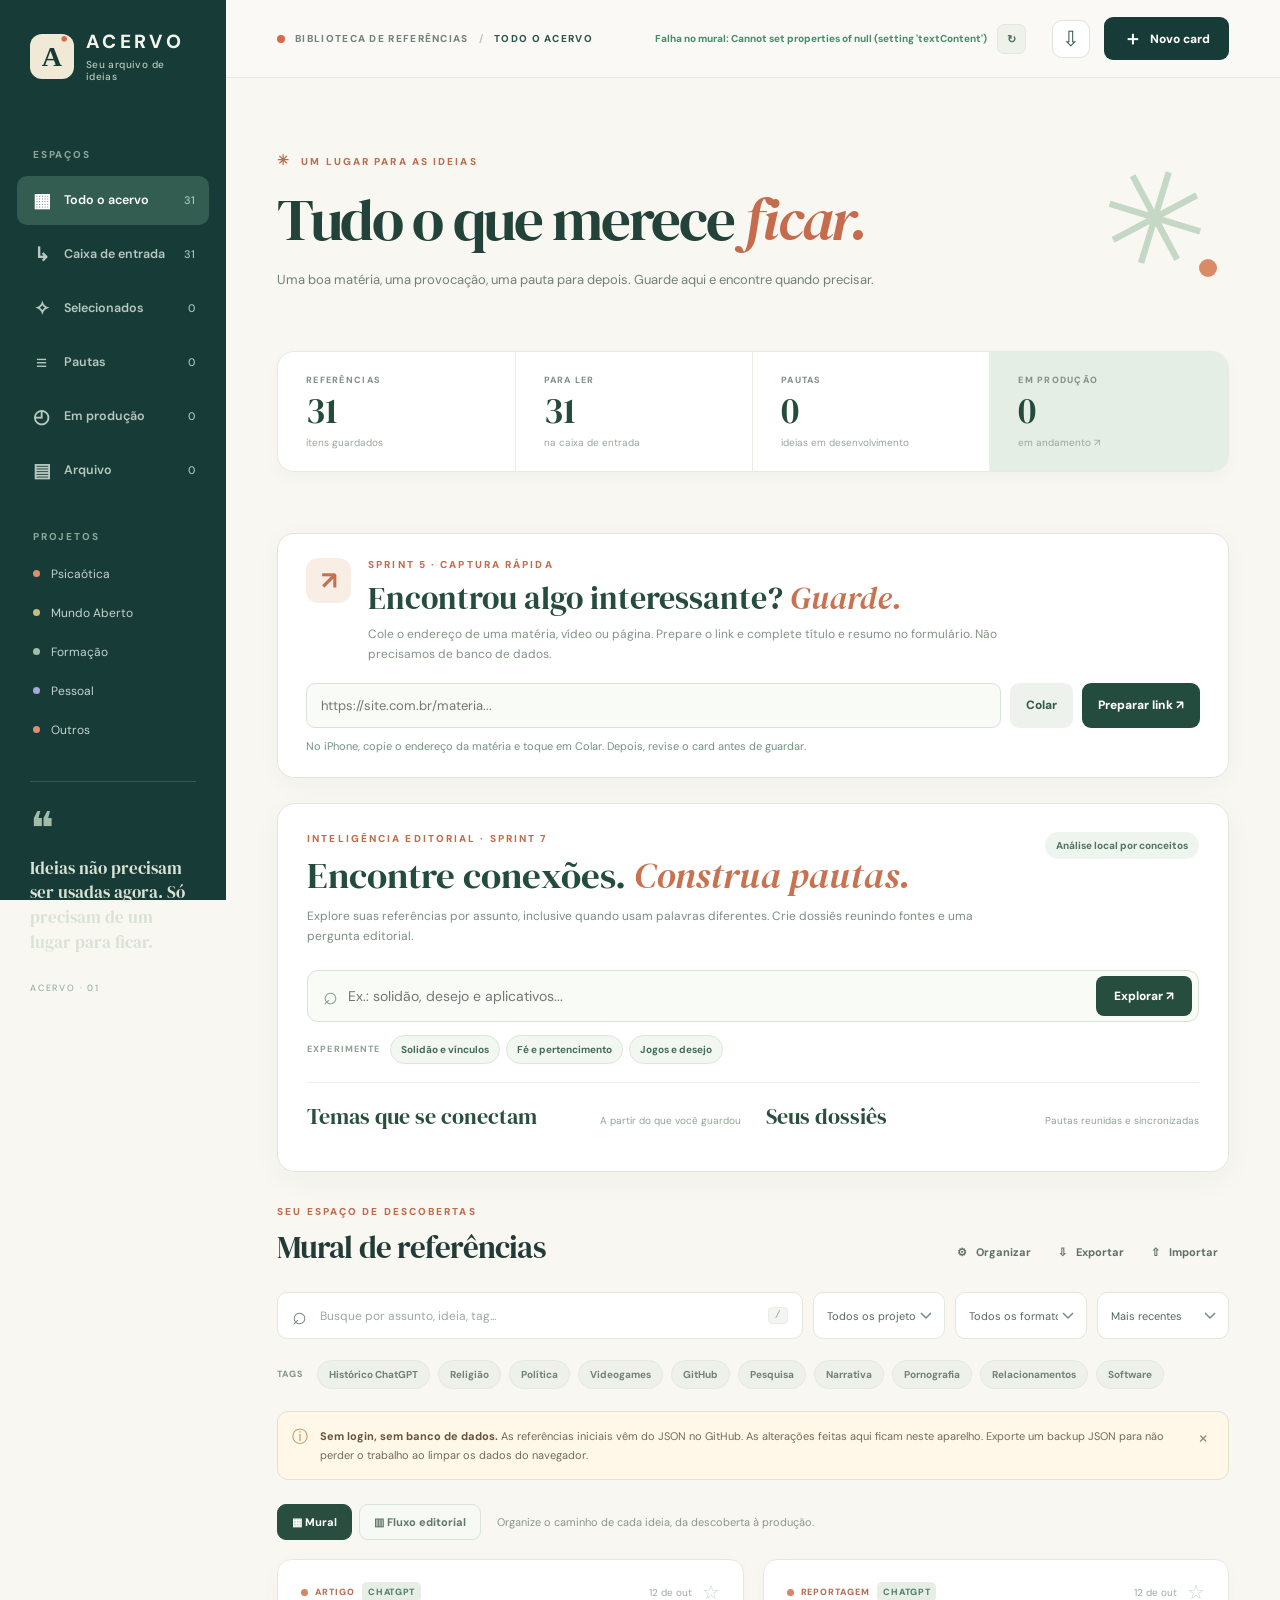
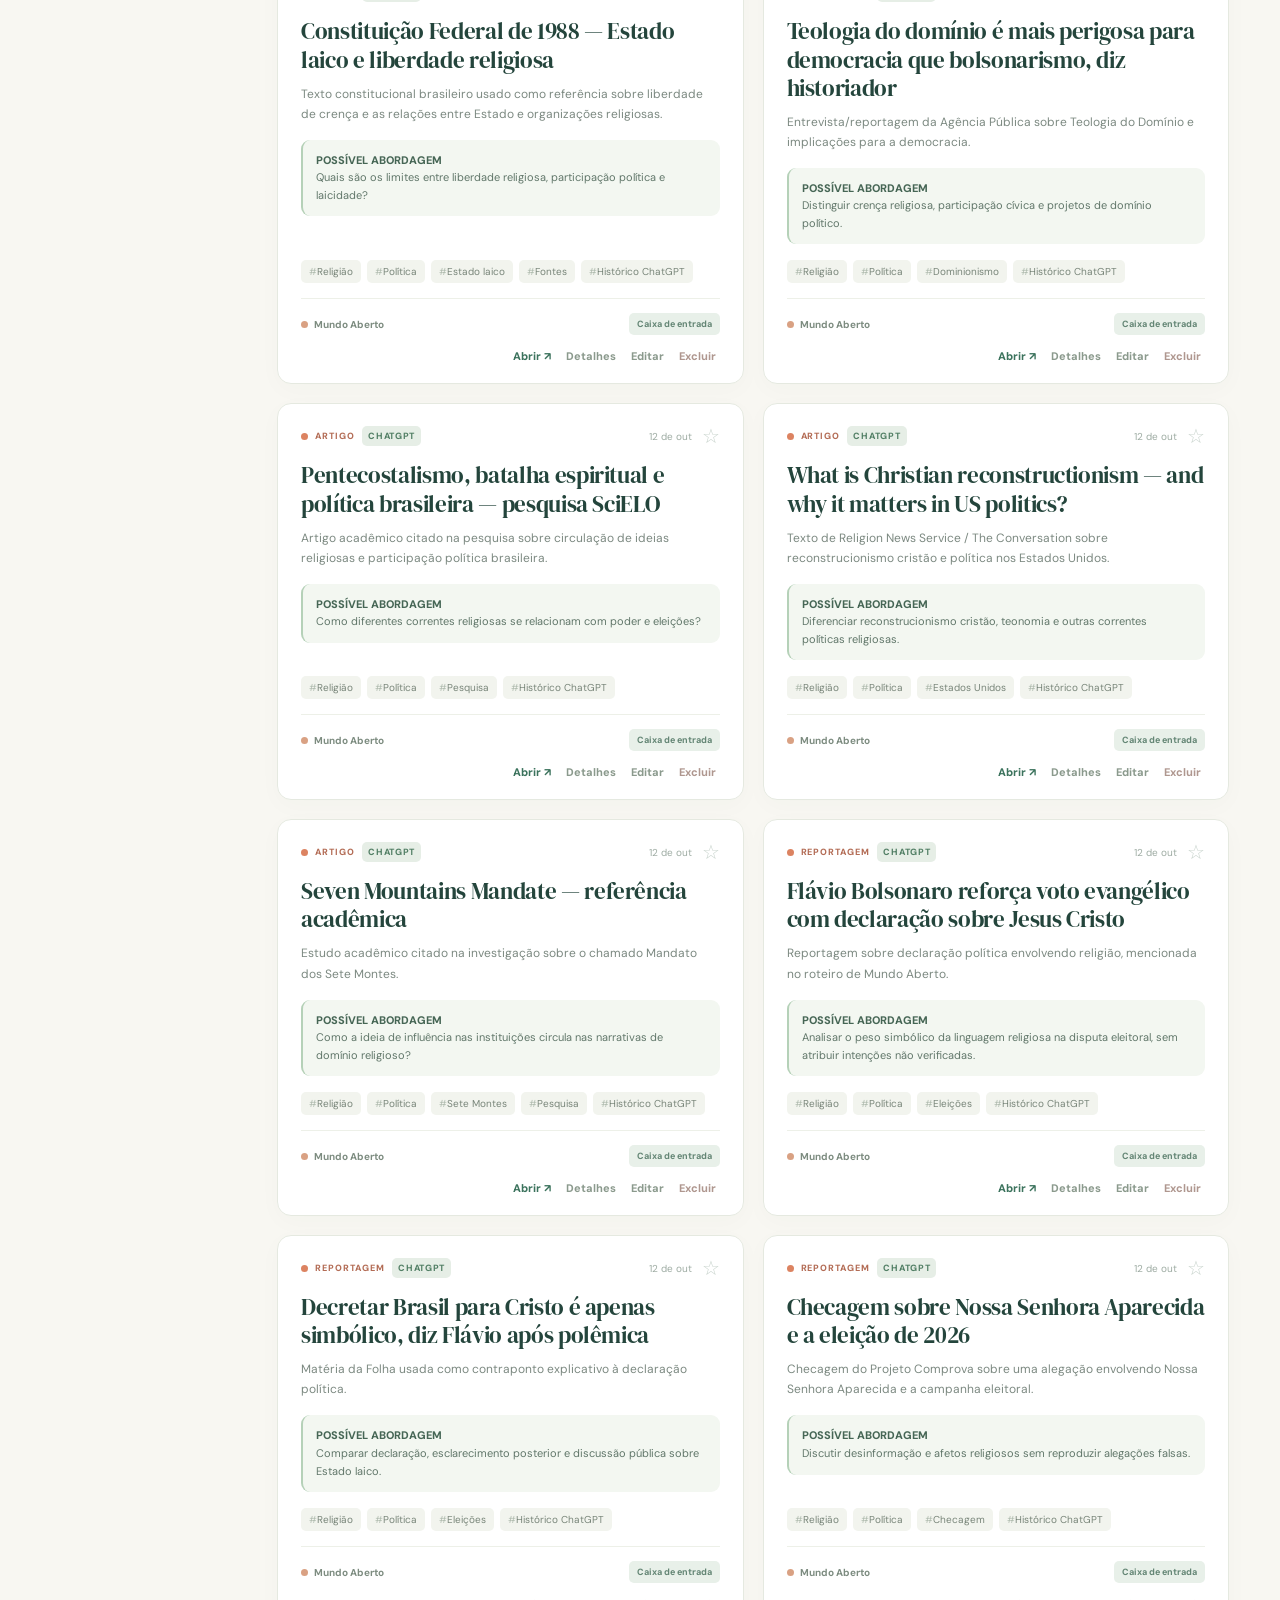
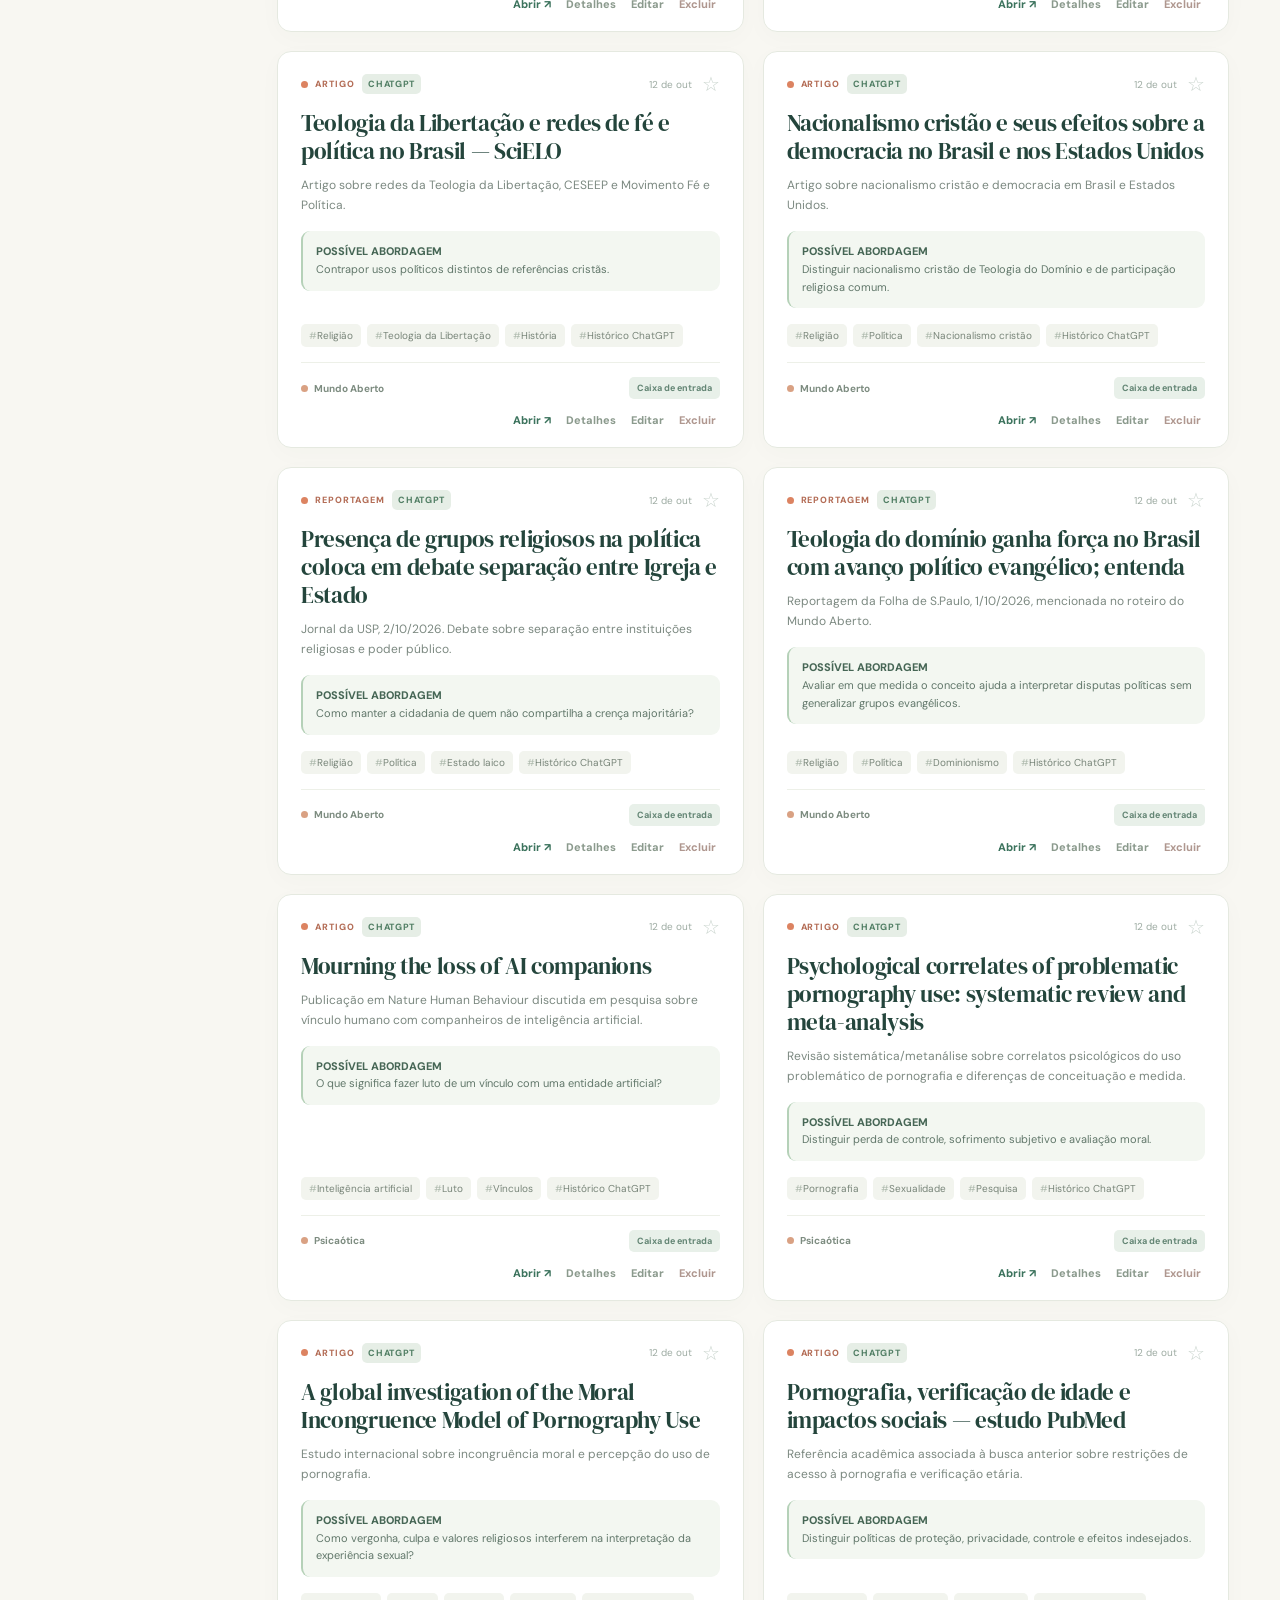
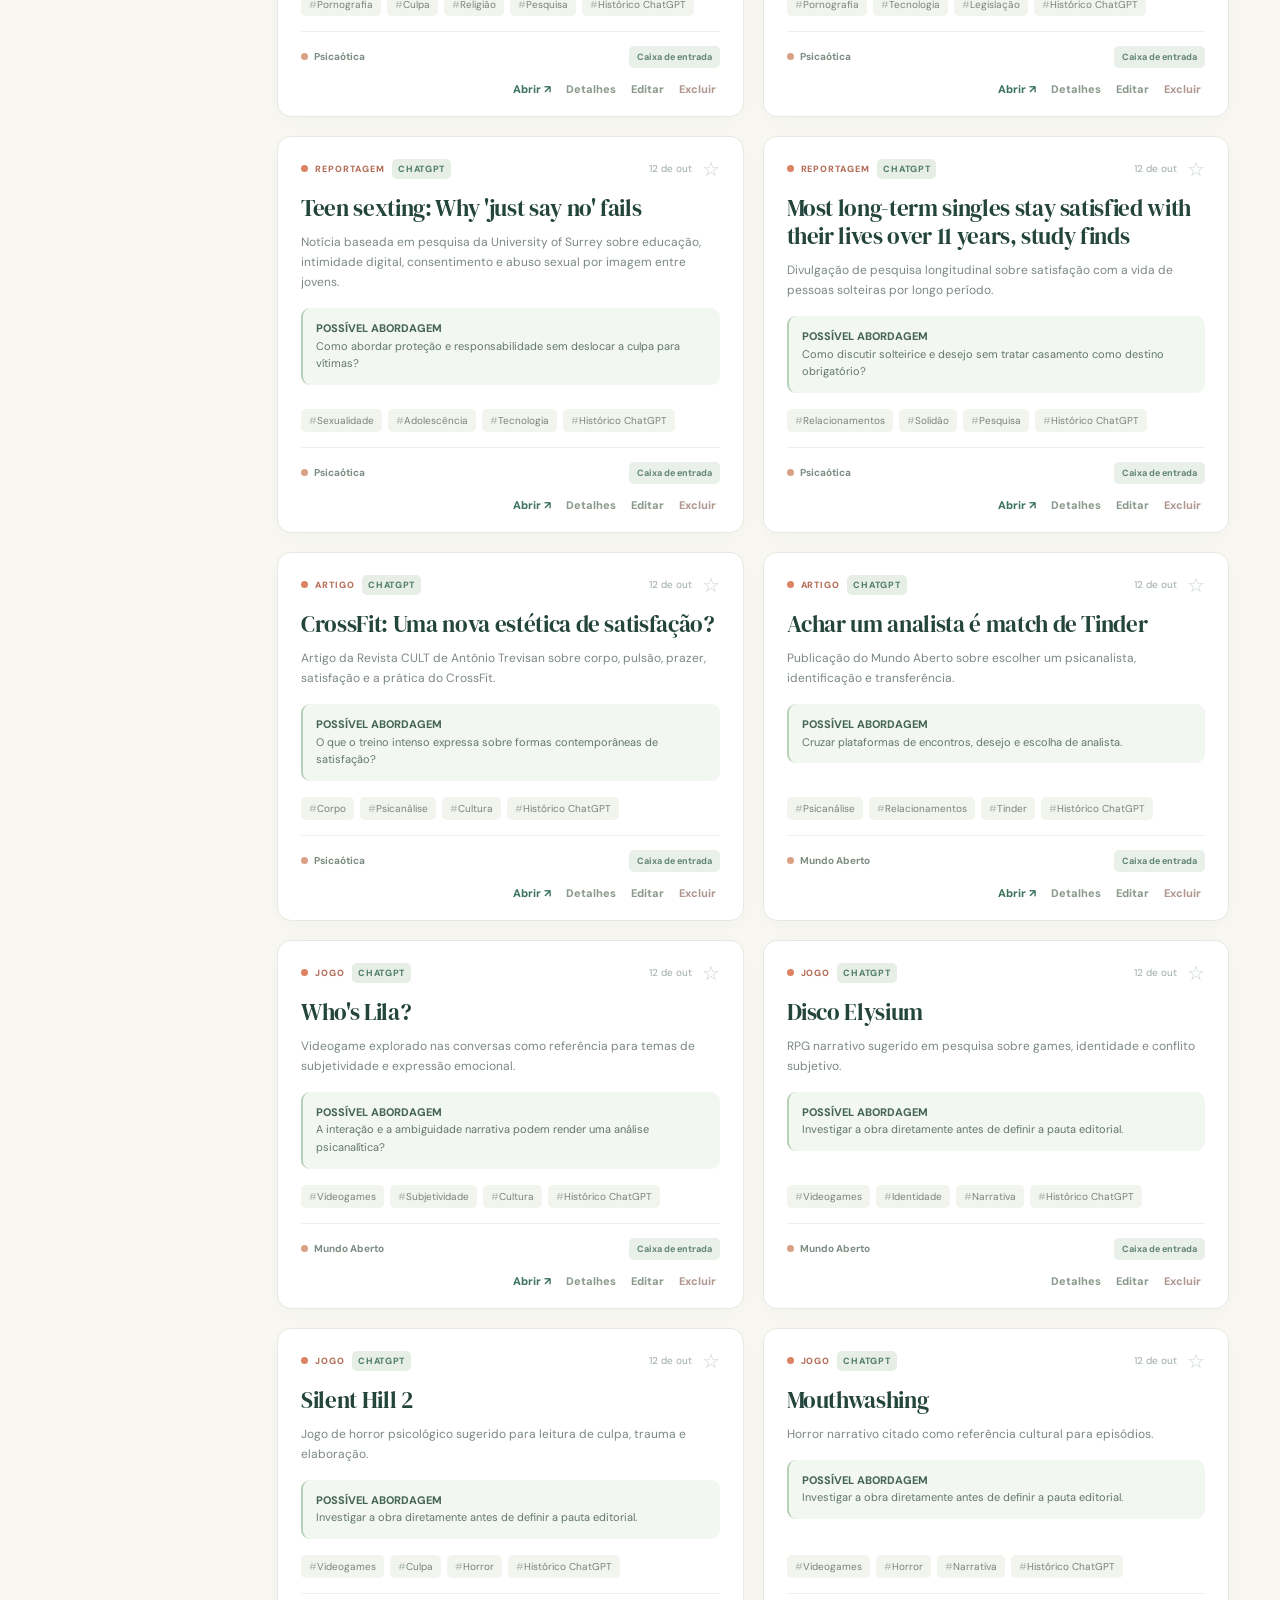
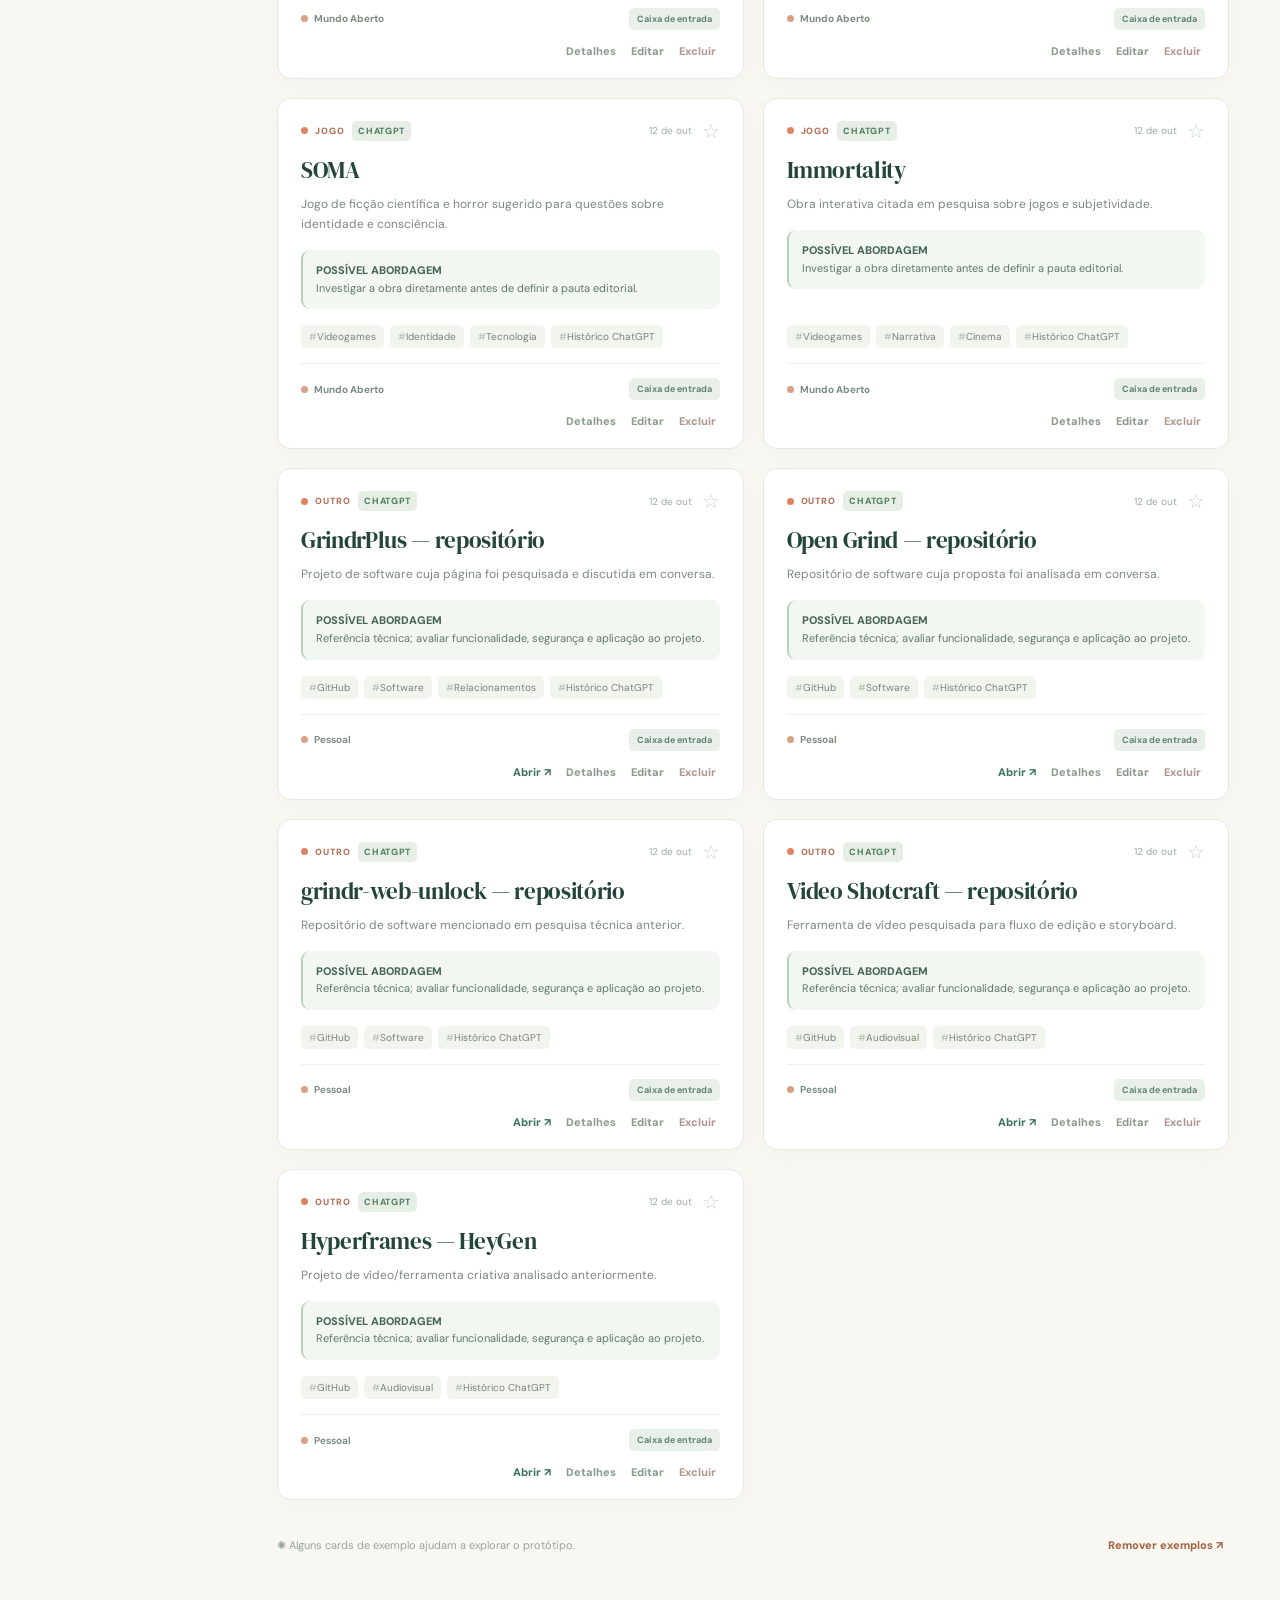
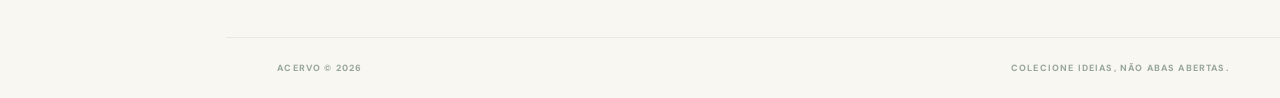
==== commit 9dda4d20: "fix: eliminar escape de identificadores $$ no script inline e validar JS consolidado" ====
--- a/acervo-direto.html
+++ b/acervo-direto.html
@@ -755,7 +755,6 @@
   </dialog>
   <div id="toast" class="toast" role="status" aria-live="polite"></div>
 <script>
-
 /* assets/local-store-v11.js */
 (() => {
   'use strict';
@@ -931,7 +930,7 @@
     {id:'demo-3',title:'Solidão, conexões e vida nas plataformas',url:'',description:'Exemplo de anotação para uma futura investigação sobre vínculos e a vida digital.',angle:'Estar sempre disponível significa estar acompanhado?',tags:['Comportamento','Tecnologia','Sociedade'],project:'Psicaótica',type:'Artigo',status:'selecionado',favorite:false,notes:'Card ilustrativo — substitua por uma matéria real.',demo:true,createdAt:'2026-10-10T16:00:00-03:00'}
   ];
   const $ = selector => document.querySelector(selector);
-  const $ = selector => [...document.querySelectorAll(selector)];
+  const listAll = selector => [...document.querySelectorAll(selector)];
   const state = {cards:[],projects:[...DEFAULT_PROJECTS],view:'todos',project:'',type:'',tag:'',q:'',sort:'recent',editingId:null};
   function load(){
     try {const saved=localStorage.getItem(KEY);if(saved!==null){const data=JSON.parse(saved);if(Array.isArray(data))return data.filter(validCard).map(normalizeCard);}}
@@ -949,7 +948,7 @@
   function toast(msg){const t=$('#toast');t.textContent=msg;t.classList.add('show');clearTimeout(toast._id);toast._id=setTimeout(()=>t.classList.remove('show'),3300)}
   function fmtDate(s){return new Intl.DateTimeFormat('pt-BR',{day:'2-digit',month:'short'}).format(new Date(validDate(s))).replace('.','')}
   function counts(){const result={todos:state.cards.length,entrada:0,selecionado:0,pauta:0,producao:0,arquivo:0};state.cards.forEach(x=>result[x.status]++);return result}
-  function updateNav(){const c=counts();$('[data-count]').forEach(n=>n.textContent=c[n.dataset.count]??0);$('[data-view]').forEach(n=>{n.classList.toggle('is-active',n.dataset.view===state.view);n.setAttribute('aria-current',n.dataset.view===state.view?'page':'false')});$('#metricTotal').textContent=c.todos;$('#metricInbox').textContent=c.entrada;$('#metricPautas').textContent=c.pauta;$('#metricProducao').textContent=c.producao;$('#breadcrumb').textContent=STAGES[state.view].toUpperCase();
+  function updateNav(){const c=counts();listAll('[data-count]').forEach(n=>n.textContent=c[n.dataset.count]??0);listAll('[data-view]').forEach(n=>{n.classList.toggle('is-active',n.dataset.view===state.view);n.setAttribute('aria-current',n.dataset.view===state.view?'page':'false')});$('#metricTotal').textContent=c.todos;$('#metricInbox').textContent=c.entrada;$('#metricPautas').textContent=c.pauta;$('#metricProducao').textContent=c.producao;$('#breadcrumb').textContent=STAGES[state.view].toUpperCase();
     $('#pageTitle').innerHTML=state.view==='todos'?'Tudo o que merece <em>ficar.</em>':({entrada:'Primeiro guarde. <em>Depois explore.</em>',selecionado:'O que chamou sua <em>atenção.</em>',pauta:'Boas ideias viram <em>histórias.</em>',producao:'Ideias em <em>movimento.</em>',arquivo:'O que vale a pena <em>guardar.</em>'}[state.view]);
     $('#boardTitle').textContent=state.view==='todos'?'Mural de referências':STAGES[state.view];$('#pageSubtitle').textContent=state.view==='todos'?'Uma boa matéria, uma provocação, uma pauta para depois. Guarde aqui e encontre quando precisar.':'Filtre, organize e retome suas referências quando chegar a hora.';
   }
@@ -1095,7 +1094,7 @@
     });
     $('#refreshBtn').addEventListener('click',()=>location.reload());
     document.addEventListener('visibilitychange',()=>{if(!document.hidden&&Cloud.user)syncFromCloud()});
-    $('[data-view]').forEach(b=>b.addEventListener('click',()=>changeView(b.dataset.view)));
+    listAll('[data-view]').forEach(b=>b.addEventListener('click',()=>changeView(b.dataset.view)));
     [$('#addBtn'),$('#mobileAdd'),$('#emptyAdd')].forEach(b=>b.addEventListener('click',()=>openForm()));
     [$('#exportBtn'),$('#backupBtn')].forEach(b=>b.addEventListener('click',exportData));$('#importBtn').addEventListener('click',()=>$('#fileInput').click());$('#fileInput').addEventListener('change',e=>importData(e.target.files[0]));
     $('#searchInput').addEventListener('input',e=>{state.q=e.target.value;render()});$('#projectFilter').addEventListener('change',e=>{state.project=e.target.value;render()});$('#typeFilter').addEventListener('change',e=>{state.type=e.target.value;render()});$('#sortSelect').addEventListener('change',e=>{state.sort=e.target.value;render()});$('#clearFilters').addEventListener('click',resetFilters);
@@ -1895,7 +1894,6 @@
   bind();
   if(Cloud.user)onReady();
 })();
-
 </script>
 </body>
 </html>
